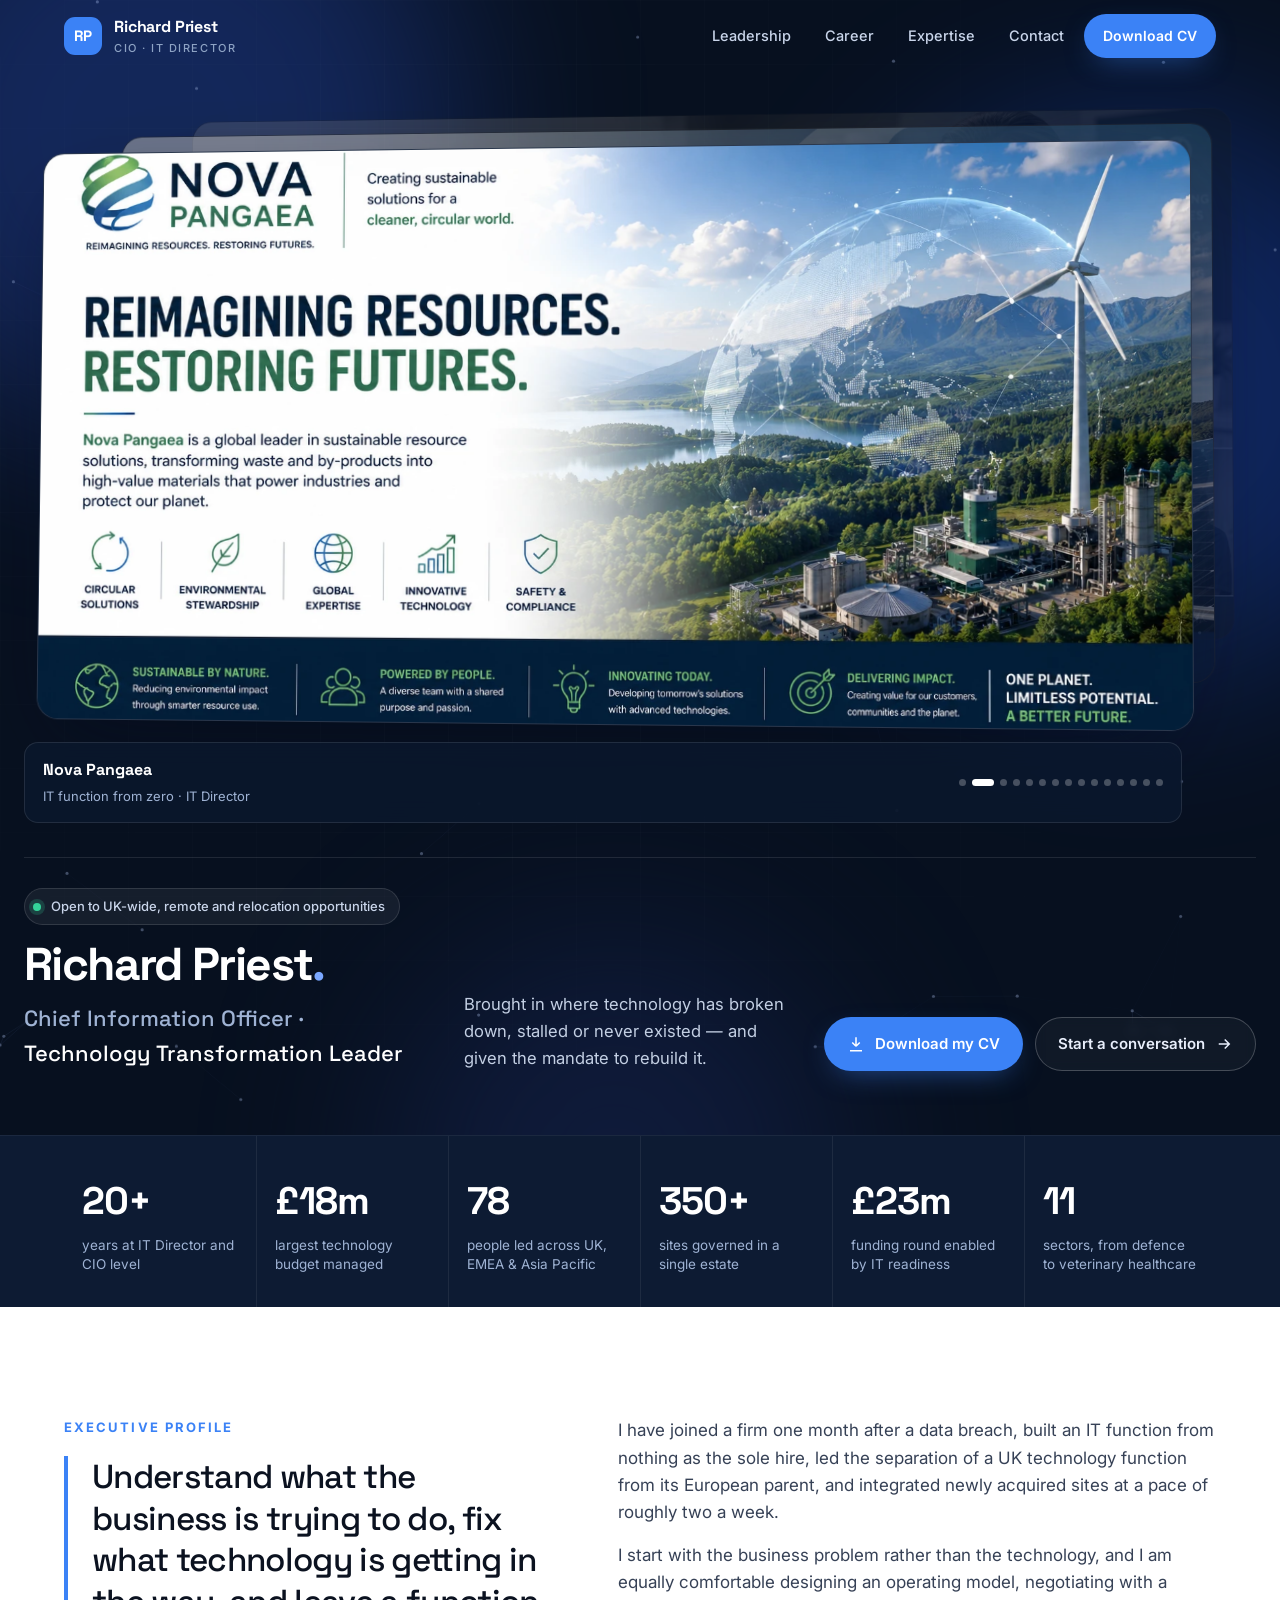
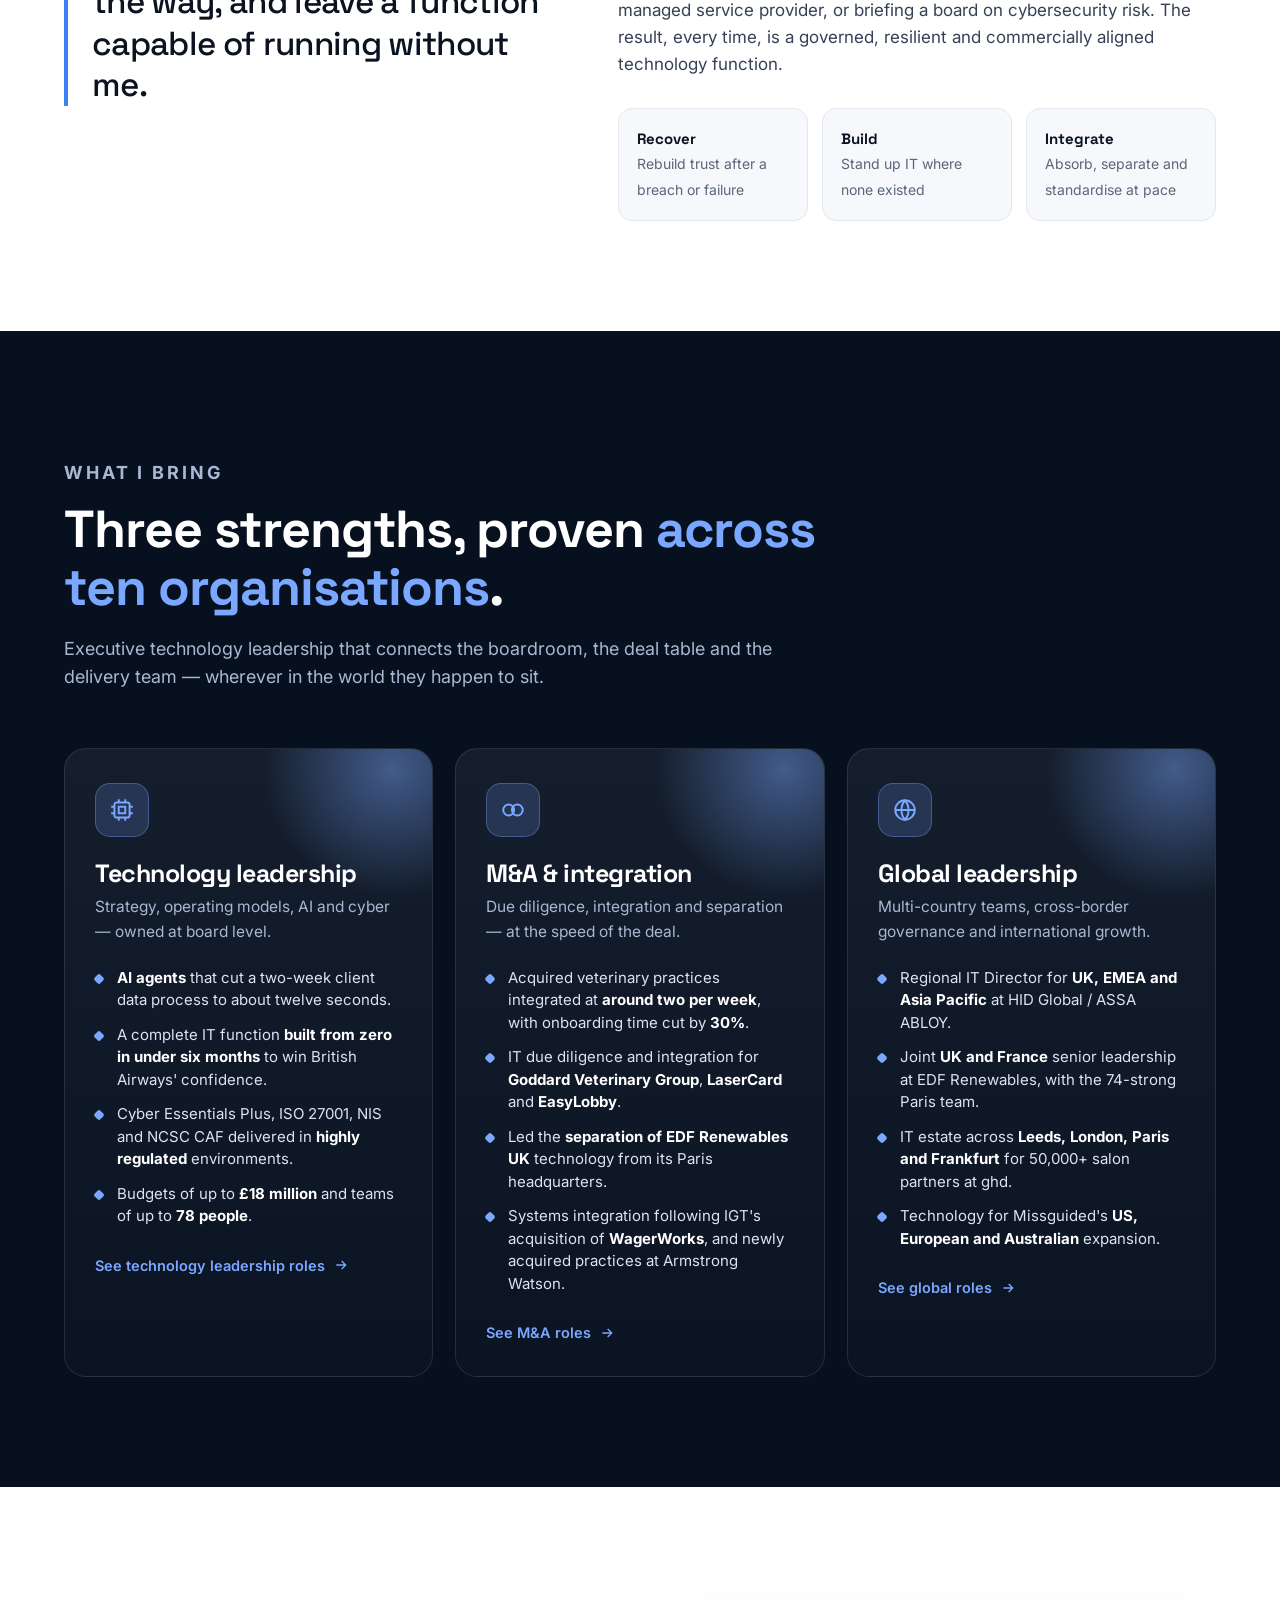
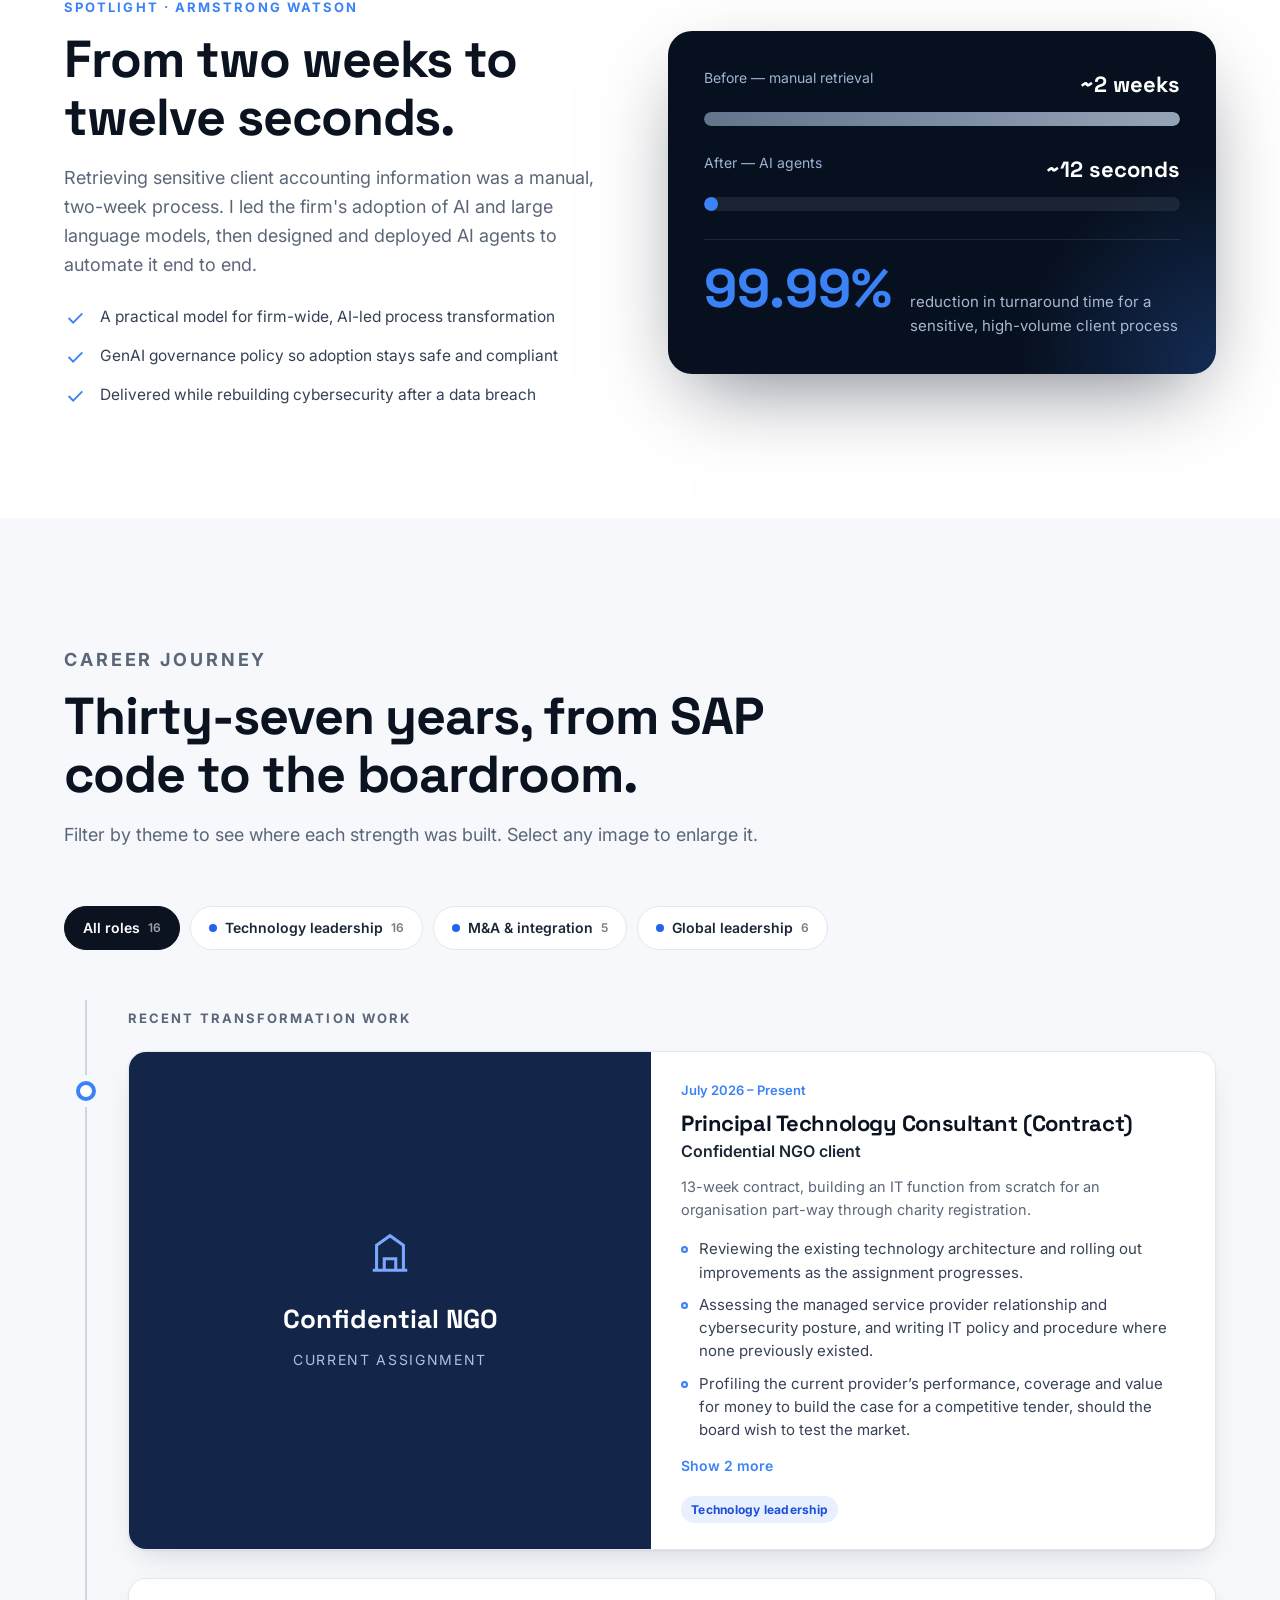
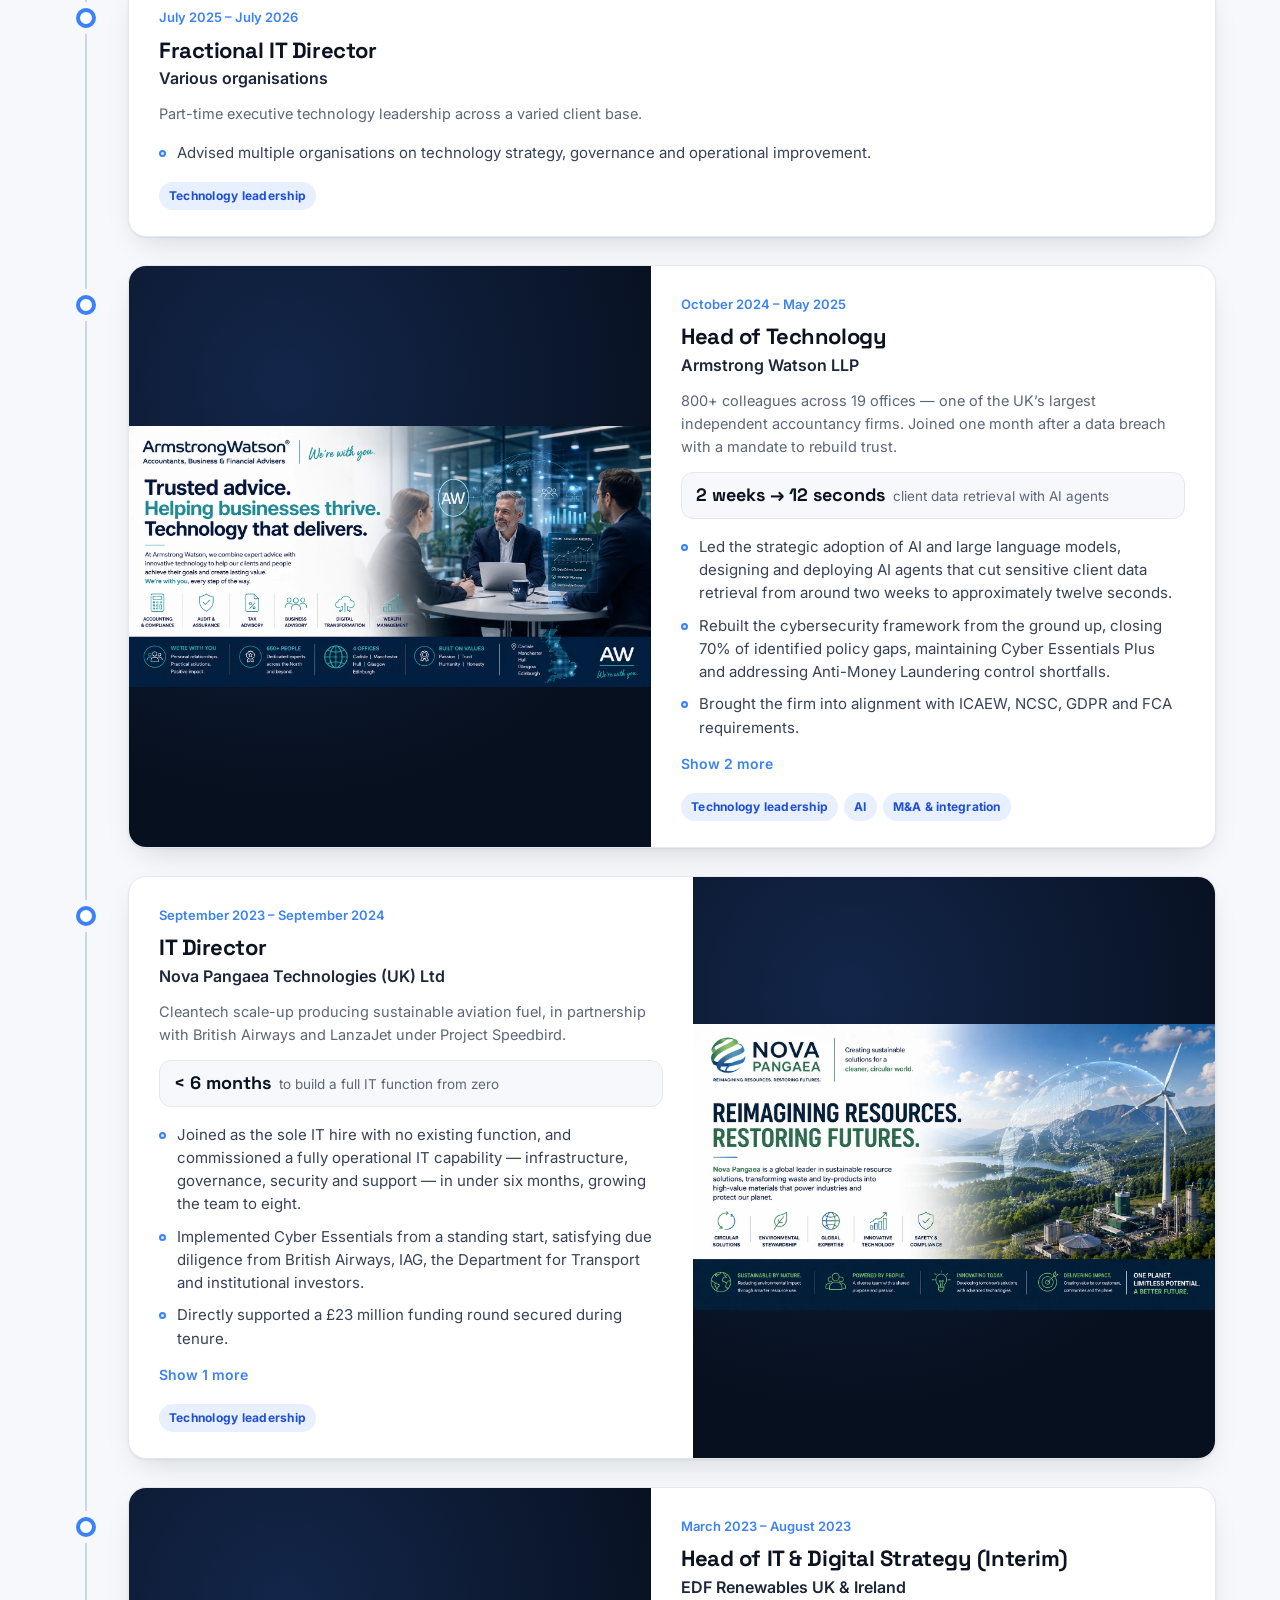
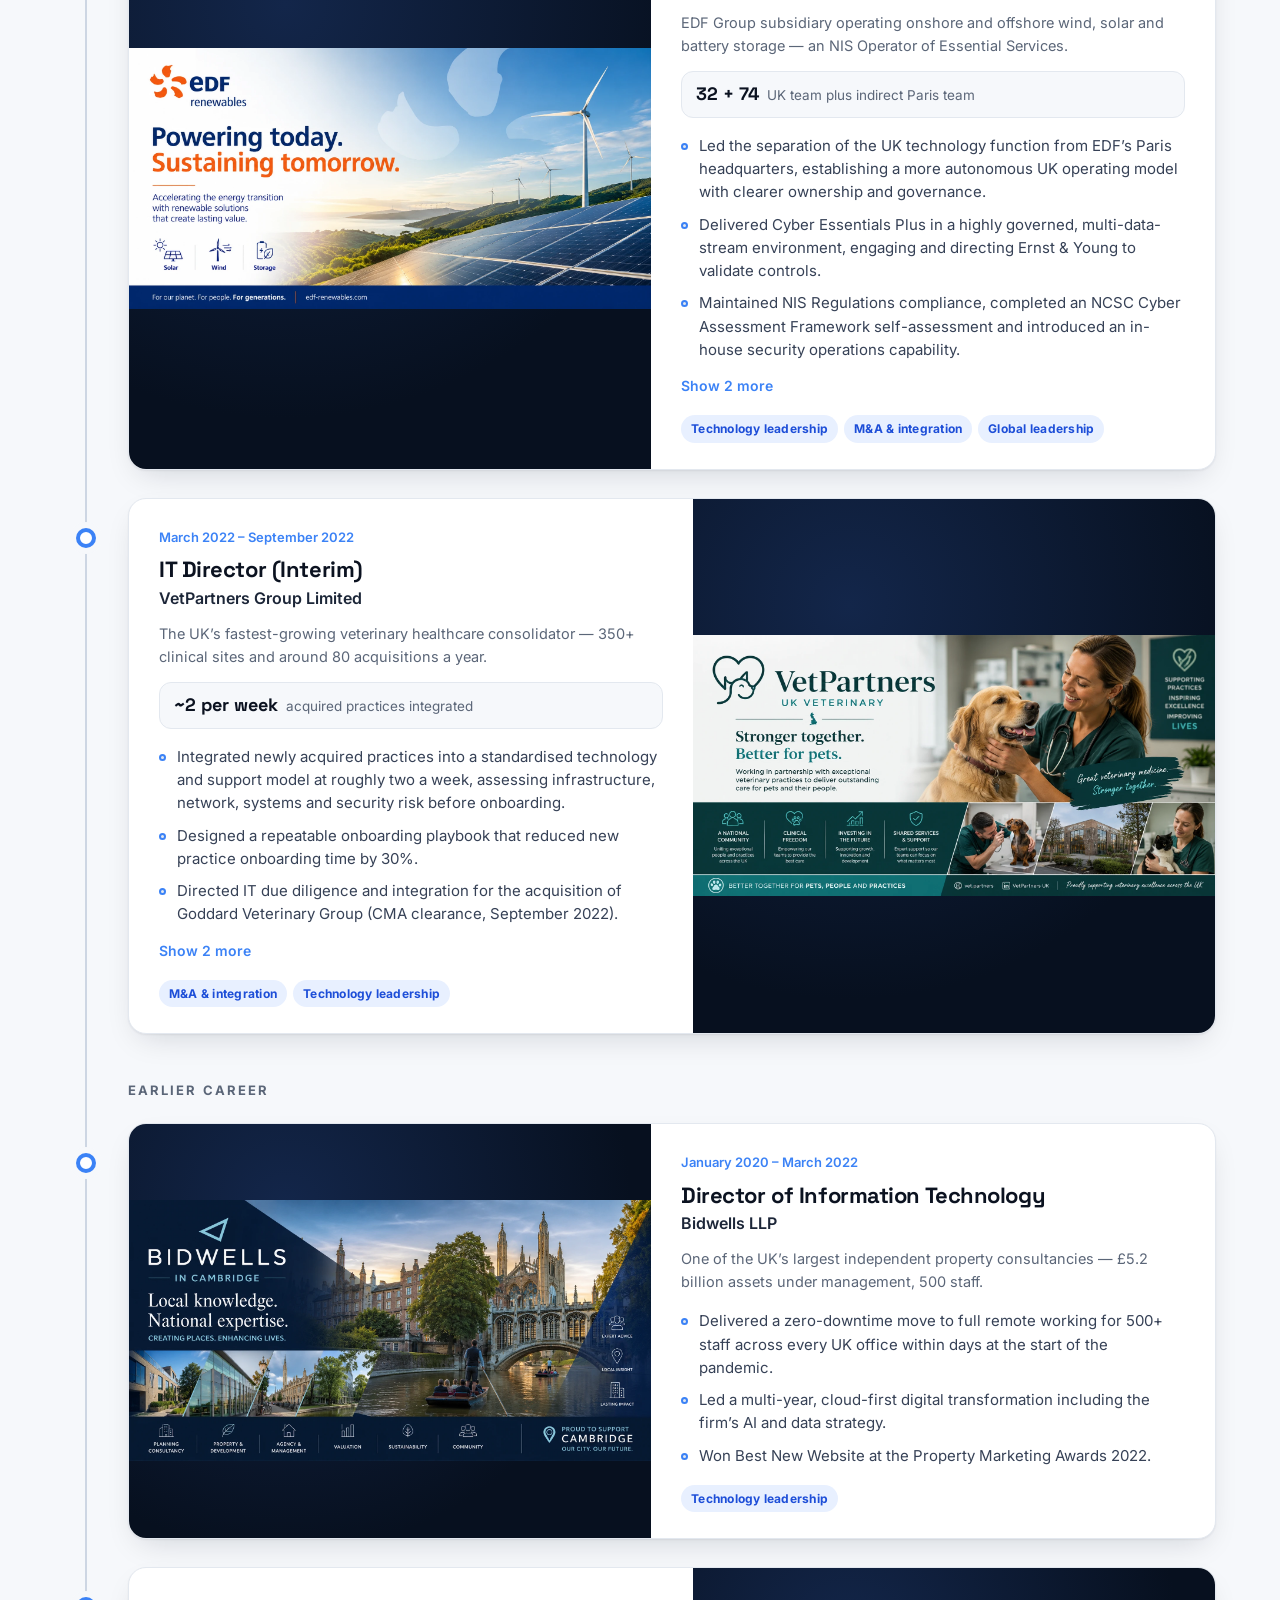
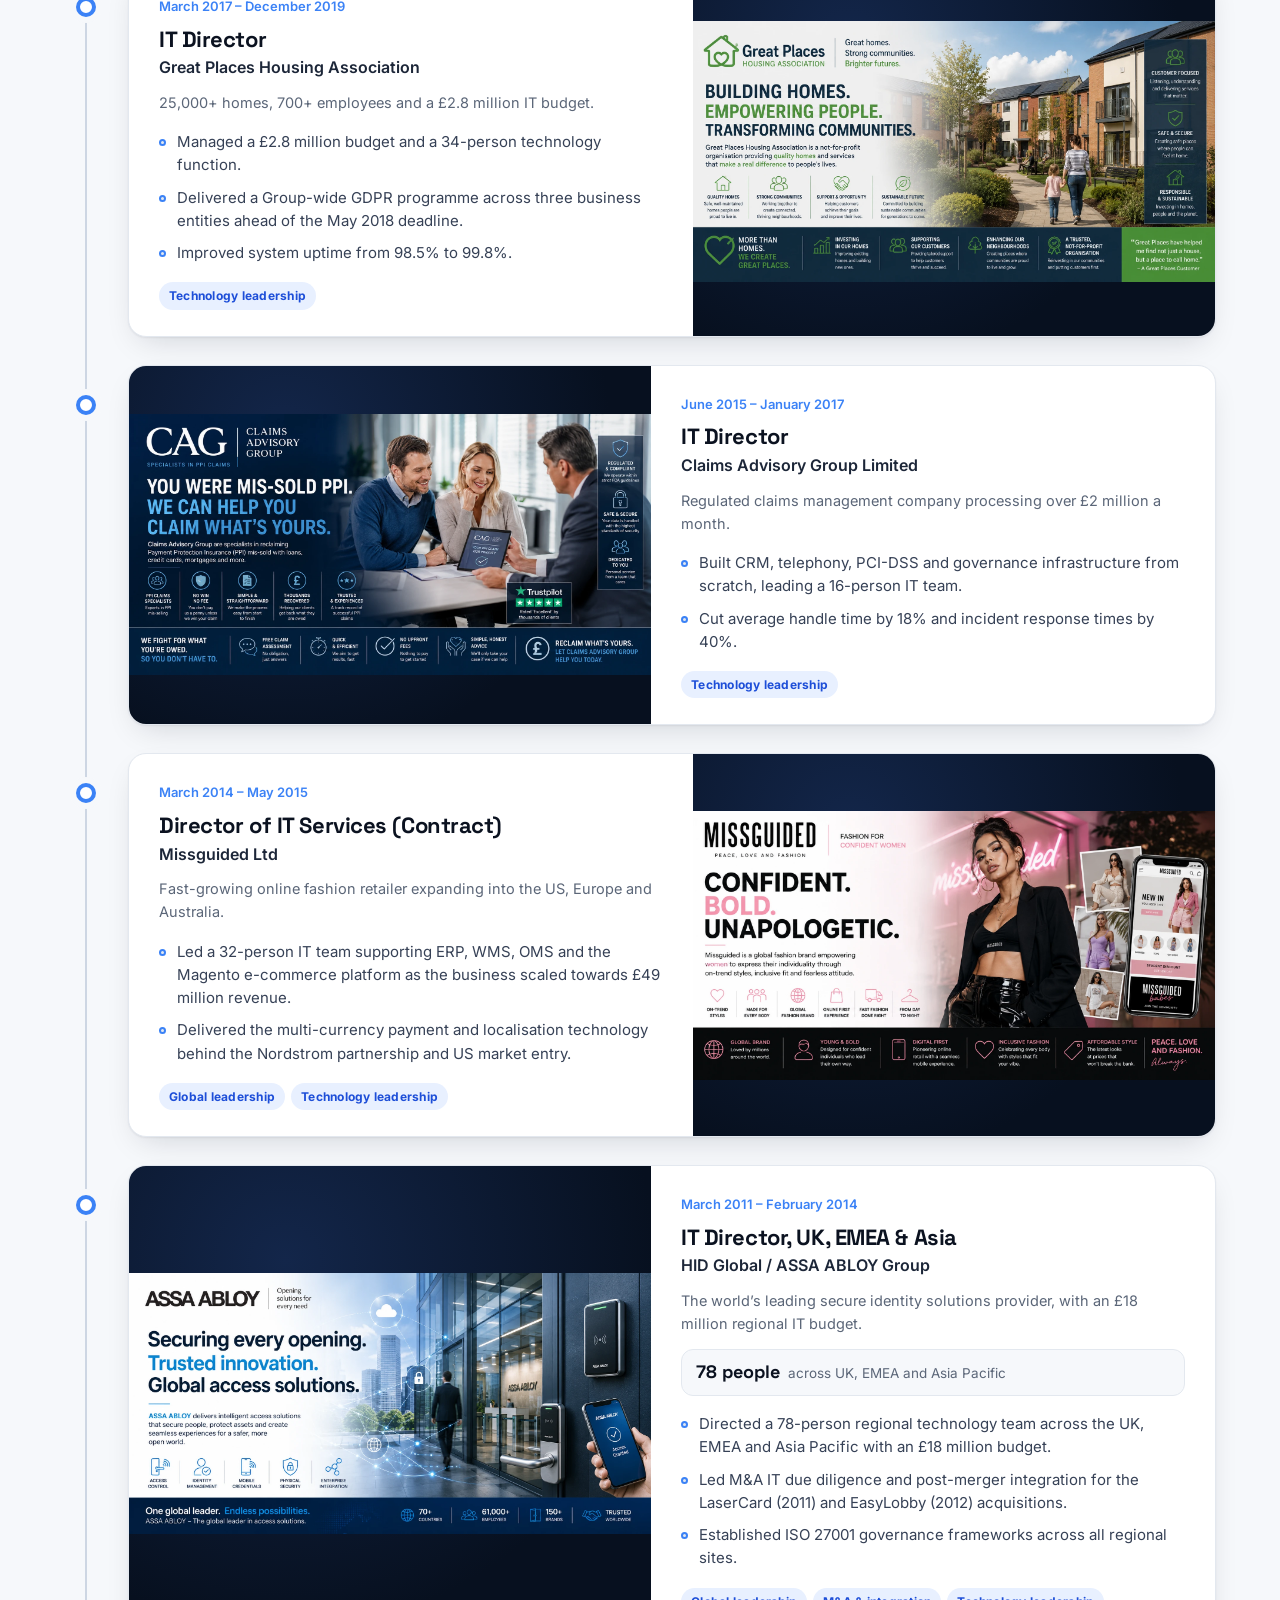
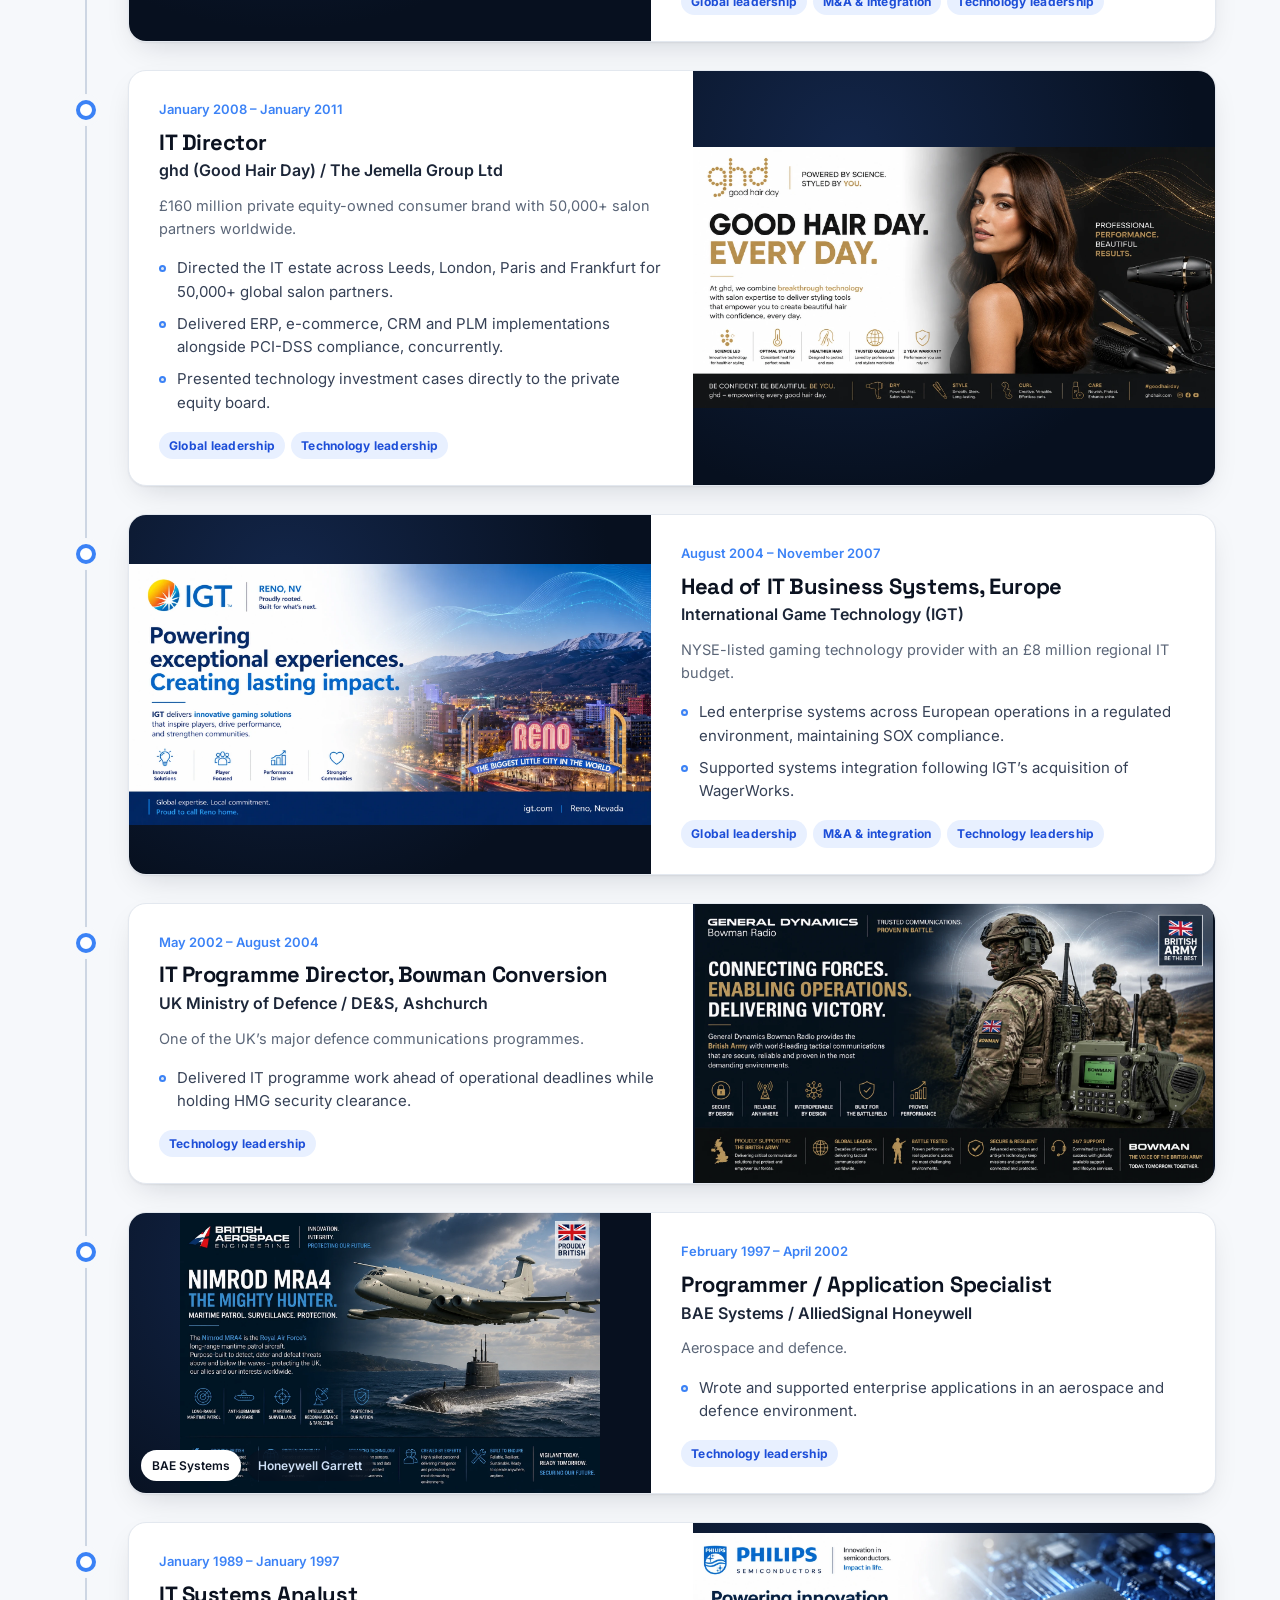
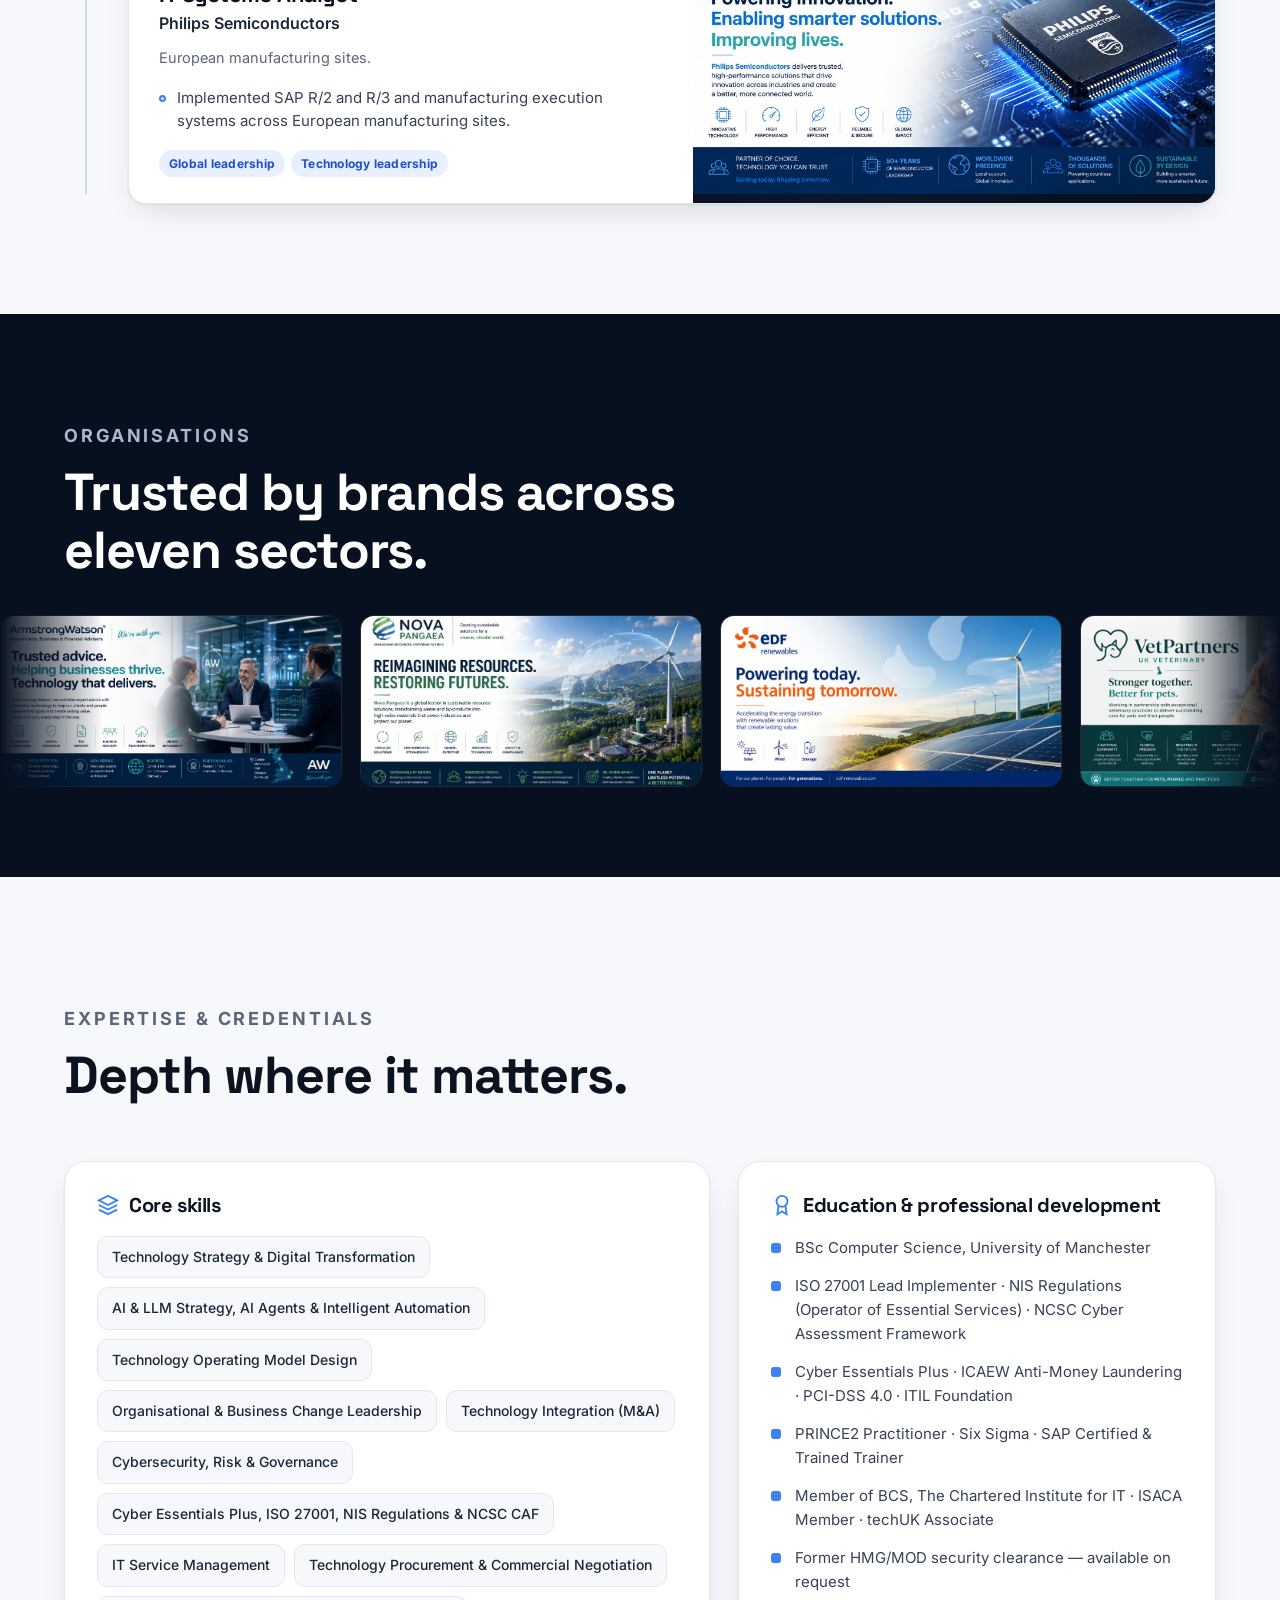
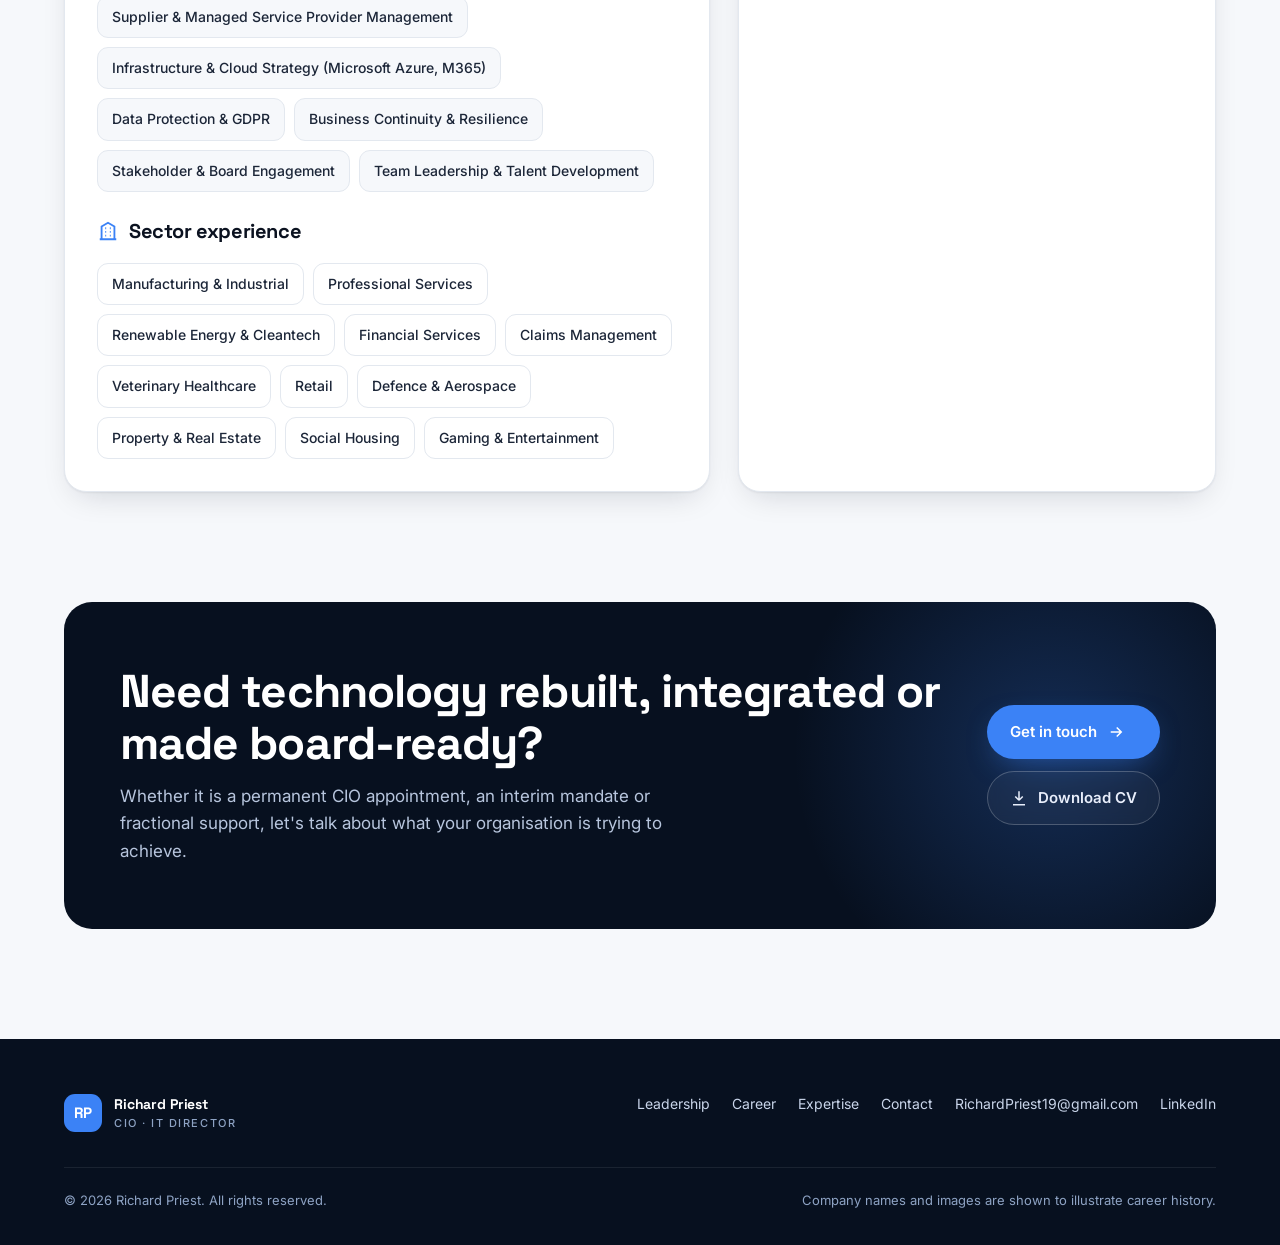
==== index.html @ 9f257a41 "Publish Richard Priest portfolio website Static build generated by build-static.js.  Co-Authored-By:" ====
<!doctype html>
<html lang="en-GB">
<head>
  <meta charset="utf-8">
  <meta name="viewport" content="width=device-width, initial-scale=1">
  <title>Richard Priest — CIO & Technology Transformation Leader</title>
  <meta name="description" content="Richard Priest: Chief Information Officer and IT Director with over twenty years leading technology transformation, M&A integration and global teams across the UK, EMEA and Asia Pacific.">
  <meta property="og:title" content="Richard Priest — CIO & Technology Transformation Leader">
  <meta property="og:description" content="Brought in where technology has broken down, stalled, or never existed — and given the mandate to rebuild it.">
  <meta property="og:image" content="img/armstrong-watson.webp">
  <meta name="theme-color" content="#07101f">
  <link rel="icon" href="data:image/svg+xml,%3Csvg xmlns='http://www.w3.org/2000/svg' viewBox='0 0 64 64'%3E%3Crect width='64' height='64' rx='16' fill='%233b82f6'/%3E%3Ctext x='32' y='42' font-family='Arial' font-weight='700' font-size='26' text-anchor='middle' fill='white'%3ERP%3C/text%3E%3C/svg%3E">
  <link rel="preconnect" href="https://fonts.googleapis.com">
  <link rel="preconnect" href="https://fonts.gstatic.com" crossorigin>
  <link href="https://fonts.googleapis.com/css2?family=Inter:wght@400;500;600;700&family=Space+Grotesk:wght@500;600;700&display=swap" rel="stylesheet">
  <link rel="stylesheet" href="css/site.css">
</head>
<body>
  <a class="sr-only" href="#main">Skip to content</a>

  <header class="site-header">
    <nav class="nav wrap" aria-label="Main">
      <a class="logo" href="/">
        <span class="logo-mark">RP</span>
        <span>Richard Priest<small>CIO · IT Director</small></span>
      </a>
      <button class="nav-toggle" type="button" aria-expanded="false" aria-controls="nav-links" aria-label="Open menu">
        <svg viewBox="0 0 24 24" fill="none" stroke="currentColor" stroke-width="2"><path d="M4 7h16M4 12h16M4 17h16"/></svg>
      </button>
      <ul class="nav-links" id="nav-links">
        <li><a href="#leadership">Leadership</a></li>
        <li><a href="#career">Career</a></li>
        <li><a href="#expertise">Expertise</a></li>
        <li><a href="/contact">Contact</a></li>
        <li><button class="btn btn-primary" type="button" data-open-cv>Download CV</button></li>
      </ul>
    </nav>
  </header>

  <main id="main">
    <!-- HERO -->
    <section class="hero">
      <div class="hero-bg" aria-hidden="true"><span class="blob b1"></span><span class="blob b2"></span><span class="blob b3"></span></div>
      <div class="hero-grid-lines" aria-hidden="true"></div>
      <canvas id="hero-canvas" aria-hidden="true"></canvas>

      <div class="wrap wrap-wide hero-inner">
        <div class="showcase reveal" aria-label="Organisations I have led technology for">
          <div class="showcase-stack"></div>
          <div class="showcase-caption">
            <div><strong>Armstrong Watson</strong><span>AI agents · Head of Technology</span></div>
            <div class="showcase-dots"></div>
          </div>
        </div>

        <div class="hero-intro">
          <div class="hero-id reveal d1">
            <span class="eyebrow"><span class="dot"></span> Open to UK-wide, remote and relocation opportunities</span>
            <h1>Richard Priest<span class="grad-text">.</span></h1>
            <p class="role-line">Chief Information Officer · <span class="role-accent">Technology Transformation Leader</span></p>
          </div>
          <p class="lede reveal d2">Brought in where technology has broken down, stalled or never existed — and given the mandate to rebuild it.</p>
          <div class="hero-actions reveal d3">
            <button class="btn btn-primary" type="button" data-open-cv>
              <svg viewBox="0 0 24 24" fill="none" stroke="currentColor" stroke-width="2"><path d="M12 3v12m0 0-5-5m5 5 5-5M4 21h16"/></svg>
              Download my CV
            </button>
            <a class="btn btn-ghost" href="/contact">
              Start a conversation
              <svg viewBox="0 0 24 24" fill="none" stroke="currentColor" stroke-width="2"><path d="M5 12h14m-6-6 6 6-6 6"/></svg>
            </a>
          </div>
        </div>
      </div>
    </section>

    <!-- STATS -->
    <section class="stats" id="impact" aria-label="Career at a glance">
      <div class="wrap stats-grid">
        <div class="stat"><b data-count="20" data-suffix="+">20+</b><span>years at IT Director and CIO level</span></div>
        <div class="stat"><b data-count="18" data-prefix="£" data-suffix="m">£18m</b><span>largest technology budget managed</span></div>
        <div class="stat"><b data-count="78">78</b><span>people led across UK, EMEA &amp; Asia Pacific</span></div>
        <div class="stat"><b data-count="350" data-suffix="+">350+</b><span>sites governed in a single estate</span></div>
        <div class="stat"><b data-count="23" data-prefix="£" data-suffix="m">£23m</b><span>funding round enabled by IT readiness</span></div>
        <div class="stat"><b data-count="11">11</b><span>sectors, from defence to veterinary healthcare</span></div>
      </div>
    </section>

    <!-- PROFILE -->
    <section class="section alt" id="profile">
      <div class="wrap profile">
        <div class="reveal">
          <p class="kicker">Executive profile</p>
          <blockquote style="margin-top:18px">Understand what the business is trying to do, fix what technology is getting in the way, and leave a function capable of running without me.</blockquote>
        </div>
        <div class="body reveal d1">
          <p>I have joined a firm one month after a data breach, built an IT function from nothing as the sole hire, led the separation of a UK technology function from its European parent, and integrated newly acquired sites at a pace of roughly two a week.</p>
          <p>I start with the business problem rather than the technology, and I am equally comfortable designing an operating model, negotiating with a managed service provider, or briefing a board on cybersecurity risk. The result, every time, is a governed, resilient and commercially aligned technology function.</p>
          <div class="patterns">
            <div class="pattern"><b>Recover</b><span>Rebuild trust after a breach or failure</span></div>
            <div class="pattern"><b>Build</b><span>Stand up IT where none existed</span></div>
            <div class="pattern"><b>Integrate</b><span>Absorb, separate and standardise at pace</span></div>
          </div>
        </div>
      </div>
    </section>

    <!-- PILLARS -->
    <section class="section dark" id="leadership">
      <div class="wrap">
        <div class="section-head reveal">
          <p class="kicker">What I bring</p>
          <h2>Three strengths, proven <span class="grad-text">across ten organisations</span>.</h2>
          <p>Executive technology leadership that connects the boardroom, the deal table and the delivery team — wherever in the world they happen to sit.</p>
        </div>
        <div class="pillars">
          <article class="pillar tech reveal">
            <div class="pillar-icon"><svg viewBox="0 0 24 24" fill="none" stroke="currentColor" stroke-width="1.8"><rect x="5" y="5" width="14" height="14" rx="2"/><rect x="9" y="9" width="6" height="6"/><path d="M9 2v3M15 2v3M9 19v3M15 19v3M2 9h3M2 15h3M19 9h3M19 15h3"/></svg></div>
            <h3>Technology leadership</h3>
            <p class="sub">Strategy, operating models, AI and cyber — owned at board level.</p>
            <ul>
              <li><b>AI agents</b> that cut a two-week client data process to about twelve seconds.</li>
              <li>A complete IT function <b>built from zero in under six months</b> to win British Airways' confidence.</li>
              <li>Cyber Essentials Plus, ISO 27001, NIS and NCSC CAF delivered in <b>highly regulated</b> environments.</li>
              <li>Budgets of up to <b>£18 million</b> and teams of up to <b>78 people</b>.</li>
            </ul>
            <a class="more" href="#career" data-jump-filter="tech">See technology leadership roles <svg viewBox="0 0 24 24" fill="none" stroke="currentColor" stroke-width="2"><path d="M5 12h14m-6-6 6 6-6 6"/></svg></a>
          </article>
          <article class="pillar ma reveal d1">
            <div class="pillar-icon"><svg viewBox="0 0 24 24" fill="none" stroke="currentColor" stroke-width="1.8"><circle cx="8" cy="12" r="5"/><circle cx="16" cy="12" r="5"/></svg></div>
            <h3>M&amp;A &amp; integration</h3>
            <p class="sub">Due diligence, integration and separation — at the speed of the deal.</p>
            <ul>
              <li>Acquired veterinary practices integrated at <b>around two per week</b>, with onboarding time cut by <b>30%</b>.</li>
              <li>IT due diligence and integration for <b>Goddard Veterinary Group</b>, <b>LaserCard</b> and <b>EasyLobby</b>.</li>
              <li>Led the <b>separation of EDF Renewables UK</b> technology from its Paris headquarters.</li>
              <li>Systems integration following IGT's acquisition of <b>WagerWorks</b>, and newly acquired practices at Armstrong Watson.</li>
            </ul>
            <a class="more" href="#career" data-jump-filter="ma">See M&amp;A roles <svg viewBox="0 0 24 24" fill="none" stroke="currentColor" stroke-width="2"><path d="M5 12h14m-6-6 6 6-6 6"/></svg></a>
          </article>
          <article class="pillar global reveal d2">
            <div class="pillar-icon"><svg viewBox="0 0 24 24" fill="none" stroke="currentColor" stroke-width="1.8"><circle cx="12" cy="12" r="9"/><path d="M3 12h18M12 3a14 14 0 0 1 0 18M12 3a14 14 0 0 0 0 18"/></svg></div>
            <h3>Global leadership</h3>
            <p class="sub">Multi-country teams, cross-border governance and international growth.</p>
            <ul>
              <li>Regional IT Director for <b>UK, EMEA and Asia Pacific</b> at HID Global / ASSA ABLOY.</li>
              <li>Joint <b>UK and France</b> senior leadership at EDF Renewables, with the 74-strong Paris team.</li>
              <li>IT estate across <b>Leeds, London, Paris and Frankfurt</b> for 50,000+ salon partners at ghd.</li>
              <li>Technology for Missguided's <b>US, European and Australian</b> expansion.</li>
            </ul>
            <a class="more" href="#career" data-jump-filter="global">See global roles <svg viewBox="0 0 24 24" fill="none" stroke="currentColor" stroke-width="2"><path d="M5 12h14m-6-6 6 6-6 6"/></svg></a>
          </article>
        </div>
      </div>
    </section>

    <!-- AI SPOTLIGHT -->
    <section class="section alt" id="ai">
      <div class="wrap spotlight">
        <div class="reveal">
          <p class="kicker">Spotlight · Armstrong Watson</p>
          <div class="section-head" style="margin-bottom:0">
            <h2>From two weeks to twelve seconds.</h2>
            <p>Retrieving sensitive client accounting information was a manual, two-week process. I led the firm's adoption of AI and large language models, then designed and deployed AI agents to automate it end to end.</p>
          </div>
          <div class="spotlight-points">
            <div><svg viewBox="0 0 24 24" fill="none" stroke="currentColor" stroke-width="2"><path d="m5 12 5 5L20 7"/></svg>A practical model for firm-wide, AI-led process transformation</div>
            <div><svg viewBox="0 0 24 24" fill="none" stroke="currentColor" stroke-width="2"><path d="m5 12 5 5L20 7"/></svg>GenAI governance policy so adoption stays safe and compliant</div>
            <div><svg viewBox="0 0 24 24" fill="none" stroke="currentColor" stroke-width="2"><path d="m5 12 5 5L20 7"/></svg>Delivered while rebuilding cybersecurity after a data breach</div>
          </div>
        </div>
        <div class="speed-card reveal d1" aria-label="Process time before and after AI agents">
          <div class="speed-row">
            <div class="label">Before — manual retrieval <b>~2 weeks</b></div>
            <div class="bar before"><i></i></div>
          </div>
          <div class="speed-row">
            <div class="label">After — AI agents <b>~12 seconds</b></div>
            <div class="bar after"><i></i></div>
          </div>
          <div class="speed-foot"><b class="grad-text">99.99%</b><span>reduction in turnaround time for a sensitive, high-volume client process</span></div>
        </div>
      </div>
    </section>

    <!-- CAREER -->
    <section class="section" id="career">
      <div class="wrap">
        <div class="section-head reveal">
          <p class="kicker">Career journey</p>
          <h2>Thirty-seven years, from SAP code to the boardroom.</h2>
          <p>Filter by theme to see where each strength was built. Select any image to enlarge it.</p>
        </div>
        <div class="filters reveal" role="group" aria-label="Filter roles by theme">
          <button class="filter" type="button" data-filter="all" aria-pressed="true">All roles <span class="count"></span></button>
          <button class="filter" type="button" data-filter="tech" aria-pressed="false"><i></i>Technology leadership <span class="count"></span></button>
          <button class="filter" type="button" data-filter="ma" aria-pressed="false"><i></i>M&amp;A &amp; integration <span class="count"></span></button>
          <button class="filter" type="button" data-filter="global" aria-pressed="false"><i></i>Global leadership <span class="count"></span></button>
        </div>
        <div class="timeline" id="timeline"></div>
      </div>
    </section>

    <!-- GALLERY -->
    <section class="section dark" id="organisations" style="padding:90px 0">
      <div class="wrap">
        <div class="section-head reveal" style="margin-bottom:36px">
          <p class="kicker">Organisations</p>
          <h2>Trusted by brands across eleven sectors.</h2>
        </div>
      </div>
      <div class="marquee reveal"><div class="marquee-track"></div></div>
    </section>

    <!-- EXPERTISE -->
    <section class="section" id="expertise">
      <div class="wrap">
        <div class="section-head reveal">
          <p class="kicker">Expertise &amp; credentials</p>
          <h2>Depth where it matters.</h2>
        </div>
        <div class="skills-grid">
          <div class="panel reveal">
            <h3><svg viewBox="0 0 24 24" fill="none" stroke="currentColor" stroke-width="2"><path d="M12 2 2 7l10 5 10-5-10-5zM2 17l10 5 10-5M2 12l10 5 10-5"/></svg>Core skills</h3>
            <div class="skill-cloud" id="skills"></div>
            <div class="sectors">
              <h3><svg viewBox="0 0 24 24" fill="none" stroke="currentColor" stroke-width="2"><path d="M3 21h18M5 21V7l7-4 7 4v14M9 9h1M14 9h1M9 13h1M14 13h1M9 17h1M14 17h1"/></svg>Sector experience</h3>
              <div class="skill-cloud" id="sectors"></div>
            </div>
          </div>
          <div class="panel reveal d1">
            <h3><svg viewBox="0 0 24 24" fill="none" stroke="currentColor" stroke-width="2"><circle cx="12" cy="8" r="6"/><path d="M8.2 13 7 22l5-3 5 3-1.2-9"/></svg>Education &amp; professional development</h3>
            <ul class="cred-list" id="credentials"></ul>
          </div>
        </div>
      </div>
    </section>

    <!-- CTA -->
    <section class="section" style="padding-top:0">
      <div class="wrap">
        <div class="cta reveal">
          <div>
            <h2>Need technology rebuilt, integrated or made board-ready?</h2>
            <p>Whether it is a permanent CIO appointment, an interim mandate or fractional support, let's talk about what your organisation is trying to achieve.</p>
          </div>
          <div class="cta-actions">
            <a class="btn btn-primary" href="/contact">Get in touch <svg viewBox="0 0 24 24" fill="none" stroke="currentColor" stroke-width="2"><path d="M5 12h14m-6-6 6 6-6 6"/></svg></a>
            <button class="btn btn-ghost" type="button" data-open-cv><svg viewBox="0 0 24 24" fill="none" stroke="currentColor" stroke-width="2"><path d="M12 3v12m0 0-5-5m5 5 5-5M4 21h16"/></svg>Download CV</button>
          </div>
        </div>
      </div>
    </section>
  </main>

  <footer class="site-footer">
    <div class="wrap">
      <div class="footer-grid">
        <a class="logo" href="/"><span class="logo-mark">RP</span><span>Richard Priest<small>CIO · IT Director</small></span></a>
        <div class="footer-links">
          <a href="#leadership">Leadership</a><a href="#career">Career</a><a href="#expertise">Expertise</a>
          <a href="/contact">Contact</a><a href="mailto:RichardPriest19@gmail.com">RichardPriest19@gmail.com</a>
          <a href="https://www.linkedin.com/in/richardpriest" target="_blank" rel="noopener">LinkedIn</a>
        </div>
      </div>
      <div class="footer-note"><span>© <span data-year></span> Richard Priest. All rights reserved.</span><span>Company names and images are shown to illustrate career history.</span></div>
    </div>
  </footer>

  <!-- CV DOWNLOAD MODAL -->
  <div class="modal" id="cv-modal" hidden role="dialog" aria-modal="true" aria-labelledby="cv-title">
    <div class="modal-backdrop" data-close-modal></div>
    <div class="modal-dialog">
      <button class="modal-close" type="button" data-close-modal aria-label="Close"><svg viewBox="0 0 24 24" fill="none" stroke="currentColor" stroke-width="2"><path d="M6 6l12 12M18 6 6 18"/></svg></button>
      <div class="cv-form-view">
        <h2 id="cv-title">Download my CV</h2>
        <p class="intro">Please tell me who you are — it helps me follow up with the right information. Your download starts straight away.</p>
        <form class="form" id="cv-form" novalidate>
          <div class="form-error" role="alert" hidden></div>
          <div class="form-row">
            <div class="field"><label for="cv-name">Full name</label><input id="cv-name" name="name" autocomplete="name" required></div>
            <div class="field"><label for="cv-email">Work email</label><input id="cv-email" name="email" type="email" autocomplete="email" required></div>
          </div>
          <div class="form-row">
            <div class="field"><label for="cv-org">Organisation</label><input id="cv-org" name="organisation" autocomplete="organization" required></div>
            <div class="field"><label for="cv-title-in">Job title <span class="opt">(optional)</span></label><input id="cv-title-in" name="jobTitle" autocomplete="organization-title"></div>
          </div>
          <div class="field">
            <label for="cv-reason">Reason for downloading <span class="opt">(optional)</span></label>
            <select id="cv-reason" name="reason">
              <option value="">Please choose…</option>
              <option>Recruiting for a permanent role</option>
              <option>Executive search / recruitment agency</option>
              <option>Interim or contract requirement</option>
              <option>Fractional IT Director support</option>
              <option>Networking or general interest</option>
            </select>
          </div>
          <div class="hp" aria-hidden="true"><label>Website<input name="website" tabindex="-1" autocomplete="off"></label></div>
          <label class="check"><input type="checkbox" name="consent">I am happy for Richard to keep a record of these details and contact me about my enquiry.</label>
          <button class="btn btn-dark" type="submit" data-label="Download CV">Download CV</button>
          <p class="privacy-note">Your details are used only to record who has requested the CV. They are never shared or sold.</p>
        </form>
      </div>
      <div class="cv-done-view success" hidden>
        <div class="success-icon"><svg viewBox="0 0 24 24" fill="none" stroke="currentColor" stroke-width="2.5"><path d="m5 12 5 5L20 7"/></svg></div>
        <h2>Thank you, <span class="cv-first-name"></span>.</h2>
        <p>Your download of <strong>Richard_Priest_CV.docx</strong> has started. If it did not, you can <button type="button" data-cv-again style="background:none;border:0;padding:0;color:var(--brand);font-weight:600;text-decoration:underline">request it again</button>.</p>
        <a class="btn btn-outline" href="/contact">Get in touch</a>
      </div>
    </div>
  </div>

  <!-- LIGHTBOX -->
  <div class="lightbox" id="lightbox" hidden role="dialog" aria-modal="true" aria-label="Image viewer">
    <button class="lb-close" type="button" aria-label="Close"><svg viewBox="0 0 24 24" fill="none" stroke="currentColor" stroke-width="2"><path d="M6 6l12 12M18 6 6 18"/></svg></button>
    <button class="lb-btn lb-prev" type="button" aria-label="Previous image"><svg viewBox="0 0 24 24" fill="none" stroke="currentColor" stroke-width="2"><path d="m15 6-6 6 6 6"/></svg></button>
    <figure><img alt=""><figcaption></figcaption></figure>
    <button class="lb-btn lb-next" type="button" aria-label="Next image"><svg viewBox="0 0 24 24" fill="none" stroke="currentColor" stroke-width="2"><path d="m9 6 6 6-6 6"/></svg></button>
  </div>

  <script src="js/data.js"></script>
  <script src="js/site-config.js"></script>
  <script src="js/common.js"></script>
  <script src="js/home.js"></script>
</body>
</html>
---- css/site.css ----
:root {
  --ink: #0b1220;
  --ink-2: #1c2638;
  --muted: #5b6678;
  --line: #e3e8ef;
  --paper: #f6f8fb;
  --white: #ffffff;
  --navy: #07101f;
  --navy-2: #0d1b33;
  --navy-3: #13264a;
  --tech: #7aa7ff;
  --tech-deep: #2563eb;
  --ma: #7aa7ff;
  --ma-deep: #2563eb;
  --global: #7aa7ff;
  --global-deep: #2563eb;
  --brand: #3b82f6;
  --accent: #3b82f6;
  --accent-hover: #2563eb;
  --accent-light: #7aa7ff;
  --radius: 18px;
  --shadow: 0 1px 2px rgba(11, 18, 32, .06), 0 12px 32px -12px rgba(11, 18, 32, .18);
  --shadow-lg: 0 30px 80px -24px rgba(3, 10, 30, .55);
  --font-head: "Space Grotesk", system-ui, sans-serif;
  --font-body: "Inter", system-ui, sans-serif;
  --max: 1200px;
}

*, *::before, *::after { box-sizing: border-box; }
html { scroll-behavior: smooth; -webkit-text-size-adjust: 100%; }
body {
  margin: 0;
  font-family: var(--font-body);
  font-size: 16px;
  line-height: 1.6;
  color: var(--ink);
  background: var(--paper);
  -webkit-font-smoothing: antialiased;
  overflow-x: hidden;
}
img { max-width: 100%; display: block; }
a { color: inherit; }
h1, h2, h3, h4 { font-family: var(--font-head); line-height: 1.12; margin: 0; letter-spacing: -.02em; }
p { margin: 0; }
button { font: inherit; cursor: pointer; }
:focus-visible { outline: 3px solid var(--accent); outline-offset: 3px; border-radius: 6px; }
.sr-only { position: absolute; width: 1px; height: 1px; overflow: hidden; clip: rect(0 0 0 0); white-space: nowrap; }

.wrap { width: 100%; max-width: var(--max); margin: 0 auto; padding: 0 24px; }
@media (max-width: 600px) { .wrap { padding: 0 16px; } }

.grad-text { color: var(--accent-light); }
.section:not(.dark) .grad-text { color: var(--accent); }
.speed-card .grad-text { color: var(--accent-light); }

/* ---------- buttons ---------- */
.btn {
  display: inline-flex; align-items: center; gap: 10px;
  padding: 14px 22px; border-radius: 999px; border: 1px solid transparent;
  font-weight: 600; font-size: 15px; text-decoration: none; white-space: nowrap;
  transition: transform .2s ease, box-shadow .2s ease, background .2s ease, border-color .2s ease;
}
.btn svg { width: 18px; height: 18px; flex: none; }
.btn:hover { transform: translateY(-2px); }
.btn-primary { background: var(--accent); color: #fff; box-shadow: 0 10px 30px -12px rgba(59, 130, 246, .6); }
.btn-primary:hover { background: var(--accent-hover); }
.btn-ghost { color: #e8eefb; border-color: rgba(255, 255, 255, .22); background: rgba(255, 255, 255, .04); backdrop-filter: blur(6px); }
.btn-ghost:hover { border-color: rgba(255, 255, 255, .5); }
.btn-dark { background: var(--ink); color: #fff; }
.btn-outline { border-color: var(--line); background: #fff; color: var(--ink); }
.btn-outline:hover { border-color: var(--ink); }

/* ---------- header ---------- */
.site-header {
  position: fixed; inset: 0 0 auto 0; z-index: 50;
  transition: background .3s ease, box-shadow .3s ease, backdrop-filter .3s ease;
}
.site-header.scrolled, .site-header.solid {
  background: rgba(7, 16, 31, .82); backdrop-filter: blur(14px); box-shadow: 0 1px 0 rgba(255, 255, 255, .06);
}
.nav { display: flex; align-items: center; justify-content: space-between; height: 72px; color: #fff; }
.logo { display: flex; align-items: center; gap: 12px; text-decoration: none; font-family: var(--font-head); font-weight: 700; letter-spacing: -.01em; }
.logo-mark {
  width: 38px; height: 38px; border-radius: 11px; display: grid; place-items: center;
  background: var(--accent); color: #fff; font-size: 15px; font-weight: 700;
}
.logo small { display: block; font-family: var(--font-body); font-weight: 500; font-size: 11px; letter-spacing: .14em; text-transform: uppercase; color: #8ea3c4; }
.nav-links { display: flex; align-items: center; gap: 6px; list-style: none; margin: 0; padding: 0; }
.nav-links a { text-decoration: none; font-size: 14.5px; font-weight: 500; color: #c9d5ea; padding: 8px 14px; border-radius: 999px; transition: color .2s, background .2s; }
.nav-links a:hover, .nav-links a[aria-current="page"] { color: #fff; background: rgba(255, 255, 255, .07); }
.nav-links .btn { padding: 10px 18px; font-size: 14px; color: #fff; }
.nav-toggle { display: none; background: none; border: 0; color: #fff; padding: 8px; }
.nav-toggle svg { width: 26px; height: 26px; }
@media (max-width: 900px) {
  .nav-toggle { display: block; }
  .nav-links {
    position: fixed; inset: 72px 0 auto 0; flex-direction: column; align-items: stretch; gap: 2px;
    padding: 12px 16px 20px; background: rgba(7, 16, 31, .97); backdrop-filter: blur(14px);
    transform: translateY(-8px); opacity: 0; pointer-events: none; transition: .25s ease;
  }
  .nav-links.open { transform: none; opacity: 1; pointer-events: auto; }
  .nav-links a { padding: 12px 14px; }
  .nav-links .btn { justify-content: center; margin-top: 8px; }
}

/* ---------- hero ---------- */
.hero {
  position: relative; isolation: isolate; overflow: hidden;
  padding: 96px 0 64px; color: #fff; background: var(--navy);
}
.hero-bg { position: absolute; inset: 0; z-index: -2; }
.hero-bg .blob { position: absolute; border-radius: 50%; filter: blur(90px); opacity: .55; }
.hero-bg .b1 { width: 620px; height: 620px; left: -160px; top: -180px; background: #1e3a8a; }
.hero-bg .b2 { width: 560px; height: 560px; right: -140px; top: 10%; background: #1d4ed8; opacity: .35; }
.hero-bg .b3 { width: 460px; height: 460px; left: 30%; bottom: -260px; background: #172554; opacity: .5; }
.hero-grid-lines {
  position: absolute; inset: 0; z-index: -1; opacity: .5;
  background-image: linear-gradient(rgba(255, 255, 255, .045) 1px, transparent 1px), linear-gradient(90deg, rgba(255, 255, 255, .045) 1px, transparent 1px);
  background-size: 64px 64px;
  mask-image: radial-gradient(ellipse at 40% 40%, #000 20%, transparent 75%);
  -webkit-mask-image: radial-gradient(ellipse at 40% 40%, #000 20%, transparent 75%);
}
#hero-canvas { position: absolute; inset: 0; z-index: -1; width: 100%; height: 100%; opacity: .7; }

.wrap-wide { max-width: 1480px; }
.hero-inner { display: grid; gap: 34px; }
.hero-intro {
  display: grid; grid-template-columns: minmax(0, 1.25fr) minmax(0, 1fr) auto; gap: 40px; align-items: end;
  padding-top: 30px; border-top: 1px solid rgba(255, 255, 255, .1);
}
.hero-intro .hero-actions { margin-top: 0; flex-wrap: nowrap; }
.eyebrow {
  display: inline-flex; align-items: center; gap: 10px;
  padding: 7px 14px 7px 8px; border-radius: 999px;
  background: rgba(255, 255, 255, .06); border: 1px solid rgba(255, 255, 255, .12);
  font-size: 13px; color: #c9d5ea; font-weight: 500;
}
.eyebrow .dot { width: 8px; height: 8px; border-radius: 50%; background: #34d399; box-shadow: 0 0 0 4px rgba(52, 211, 153, .2); animation: pulse 2s infinite; }
@keyframes pulse { 50% { box-shadow: 0 0 0 8px rgba(52, 211, 153, 0); } }
.hero h1 { margin-top: 14px; font-size: clamp(38px, 3.6vw, 54px); white-space: nowrap; font-weight: 700; letter-spacing: -.035em; }
.hero .role-line { margin-top: 10px; font-family: var(--font-head); font-size: clamp(18px, 2vw, 22px); color: #9fb3d4; font-weight: 500; }
.hero .role-accent { color: #fff; }
.hero .lede { font-size: clamp(16px, 1.3vw, 18px); color: #c3cfe3; max-width: 460px; }
.hero-actions { display: flex; flex-wrap: wrap; gap: 12px; margin-top: 34px; }
.hero-pillars { display: flex; flex-wrap: wrap; gap: 10px; margin-top: 38px; }
.chip {
  display: inline-flex; align-items: center; gap: 8px; padding: 8px 14px; border-radius: 999px;
  font-size: 13.5px; font-weight: 600; border: 1px solid rgba(255, 255, 255, .14); background: rgba(255, 255, 255, .04); color: #e7eefb;
  text-decoration: none; transition: background .2s, border-color .2s;
}
.chip:hover { background: rgba(255, 255, 255, .09); }
.chip i { width: 8px; height: 8px; border-radius: 50%; }
.chip.tech i { background: var(--tech); } .chip.ma i { background: var(--ma); } .chip.global i { background: var(--global); }

/* hero showcase */
/* Width is capped by viewport height so the whole 2:1 image fits on screen; the intro sits just below. */
.showcase { position: relative; width: min(100%, calc((100vh - 170px) * 2)); min-width: min(100%, 640px); justify-self: center; perspective: 2200px; padding-top: 4%; }
.showcase-stack { position: relative; width: 94%; aspect-ratio: 2 / 1; transform-style: preserve-3d; }
.showcase-card {
  position: absolute; inset: 0; border-radius: 22px; overflow: hidden;
  box-shadow: var(--shadow-lg); border: 1px solid rgba(255, 255, 255, .12); background: var(--navy-2);
  transition: transform .9s cubic-bezier(.2, .8, .2, 1), opacity .9s ease, filter .9s ease;
}
.showcase-card img { width: 100%; height: 100%; object-fit: cover; }
.showcase-card[data-pos="0"] { transform: translate3d(0, 0, 0) rotateY(-5deg) rotateX(2deg); opacity: 1; z-index: 3; }
.showcase-card[data-pos="1"] { transform: translate3d(4.5%, -6%, -120px) rotateY(-5deg) rotateX(2deg); opacity: .55; filter: saturate(.6) brightness(.7); z-index: 2; }
.showcase-card[data-pos="2"] { transform: translate3d(9%, -12%, -240px) rotateY(-5deg) rotateX(2deg); opacity: .25; filter: saturate(.4) brightness(.55); z-index: 1; }
.showcase-card[data-pos="out"] { transform: translate3d(-12%, 8%, 120px) rotateY(-5deg) rotateX(2deg); opacity: 0; z-index: 4; }
.showcase-card[data-pos="hidden"] { transform: translate3d(13%, -18%, -360px) rotateY(-5deg); opacity: 0; z-index: 0; }
.showcase-caption {
  position: relative; width: 94%; margin-top: 18px;
  display: flex; align-items: center; justify-content: space-between; gap: 16px;
  padding: 14px 18px; border-radius: 14px;
  background: rgba(13, 27, 51, .6); backdrop-filter: blur(14px); border: 1px solid rgba(255, 255, 255, .1);
}
.showcase-caption strong { display: block; font-family: var(--font-head); font-size: 16px; }
.showcase-caption span { font-size: 13px; color: #9fb3d4; }
.showcase-dots { display: flex; gap: 6px; flex-wrap: wrap; justify-content: flex-end; max-width: 50%; }
.showcase-dots button { width: 7px; height: 7px; padding: 0; border-radius: 99px; border: 0; background: rgba(255, 255, 255, .25); transition: .3s; }
.showcase-dots button.on { width: 22px; background: #fff; }

.scroll-cue { position: absolute; left: 50%; bottom: 26px; transform: translateX(-50%); color: #7f93b5; font-size: 12px; letter-spacing: .18em; text-transform: uppercase; display: flex; flex-direction: column; align-items: center; gap: 8px; text-decoration: none; }
.scroll-cue span { width: 22px; height: 36px; border: 2px solid rgba(255, 255, 255, .25); border-radius: 12px; position: relative; }
.scroll-cue span::after { content: ""; position: absolute; left: 50%; top: 7px; width: 4px; height: 7px; margin-left: -2px; border-radius: 2px; background: var(--accent-light); animation: wheel 1.8s infinite; }
@keyframes wheel { to { transform: translateY(12px); opacity: 0; } }

@media (max-width: 980px) {
  .hero-inner { gap: 28px; }
  .hero-intro { grid-template-columns: 1fr; gap: 20px; align-items: start; }
  .hero-intro .hero-actions { flex-wrap: wrap; }
  .showcase { width: 100%; min-width: 0; padding-top: 5%; }
  .scroll-cue { display: none; }
}

/* ---------- stats band ---------- */
.stats { background: var(--navy-2); color: #fff; border-top: 1px solid rgba(255, 255, 255, .06); }
.stats-grid { display: grid; grid-template-columns: repeat(6, 1fr); }
.stat { padding: 34px 18px; border-left: 1px solid rgba(255, 255, 255, .07); }
.stat:first-child { border-left: 0; }
.stat b { display: block; font-family: var(--font-head); font-size: clamp(28px, 3vw, 40px); font-weight: 700; letter-spacing: -.03em; }
.stat span { font-size: 13.5px; color: #9fb3d4; line-height: 1.4; display: block; margin-top: 4px; }
@media (max-width: 980px) {
  .stats-grid { grid-template-columns: repeat(3, 1fr); }
  .stat:nth-child(4) { border-left: 0; }
  .stat:nth-child(n+4) { border-top: 1px solid rgba(255, 255, 255, .07); }
}
@media (max-width: 560px) {
  .stats-grid { grid-template-columns: repeat(2, 1fr); }
  .stat { border-left: 0; border-top: 1px solid rgba(255, 255, 255, .07); padding: 24px 12px; }
  .stat:nth-child(even) { border-left: 1px solid rgba(255, 255, 255, .07); }
  .stat:nth-child(-n+2) { border-top: 0; }
}

/* ---------- sections ---------- */
section { position: relative; }
.section { padding: 110px 0; }
.section.alt { background: var(--white); }
.section.dark { background: var(--navy); color: #fff; }
.kicker { font-size: 13px; font-weight: 700; letter-spacing: .16em; text-transform: uppercase; color: var(--brand); }
.dark .kicker { color: var(--accent-light); }
.section-head { max-width: 760px; margin-bottom: 56px; }
.section-head h2 { margin-top: 12px; font-size: clamp(32px, 4.2vw, 52px); font-weight: 700; }
.section-head p { margin-top: 18px; font-size: 18px; color: var(--muted); }
.dark .section-head p { color: #a9b8d2; }
@media (max-width: 600px) { .section { padding: 76px 0; } .section-head { margin-bottom: 36px; } }

/* intro / profile */
.profile { display: grid; grid-template-columns: .9fr 1.1fr; gap: 64px; align-items: start; }
.profile blockquote {
  margin: 0; font-family: var(--font-head); font-size: clamp(24px, 2.6vw, 34px); line-height: 1.25; font-weight: 500; letter-spacing: -.02em;
  padding-left: 24px; border-left: 4px solid var(--accent);
}
.profile .body p + p { margin-top: 16px; }
.profile .body p { color: #364156; font-size: 17px; }
.patterns { display: grid; grid-template-columns: repeat(3, 1fr); gap: 14px; margin-top: 30px; }
.pattern { padding: 18px; border-radius: 14px; background: var(--paper); border: 1px solid var(--line); }
.pattern b { font-family: var(--font-head); font-size: 15px; display: block; }
.pattern span { font-size: 14px; color: var(--muted); }
@media (max-width: 900px) { .profile { grid-template-columns: 1fr; gap: 32px; } }
@media (max-width: 600px) { .patterns { grid-template-columns: 1fr; } }

/* ---------- pillars ---------- */
.pillars { display: grid; grid-template-columns: repeat(3, 1fr); gap: 22px; }
.pillar {
  --c: var(--tech); --cd: var(--tech-deep);
  position: relative; overflow: hidden; padding: 34px 30px 30px; border-radius: 22px;
  background: linear-gradient(180deg, rgba(255, 255, 255, .06), rgba(255, 255, 255, .02));
  border: 1px solid rgba(255, 255, 255, .1);
  transition: transform .35s ease, border-color .35s ease;
}
.pillar:hover { transform: translateY(-6px); border-color: color-mix(in srgb, var(--c) 55%, transparent); }
.pillar::before {
  content: ""; position: absolute; width: 260px; height: 260px; right: -90px; top: -110px; border-radius: 50%;
  background: radial-gradient(circle, color-mix(in srgb, var(--c) 45%, transparent), transparent 70%);
}
.pillar.ma { --c: var(--ma); --cd: var(--ma-deep); }
.pillar.global { --c: var(--global); --cd: var(--global-deep); }
.pillar-icon { width: 54px; height: 54px; border-radius: 15px; display: grid; place-items: center; background: color-mix(in srgb, var(--c) 18%, transparent); color: var(--c); border: 1px solid color-mix(in srgb, var(--c) 35%, transparent); }
.pillar-icon svg { width: 26px; height: 26px; }
.pillar h3 { margin-top: 22px; font-size: 25px; }
.pillar .sub { margin-top: 8px; color: #a9b8d2; font-size: 15.5px; }
.pillar ul { list-style: none; padding: 0; margin: 22px 0 0; display: grid; gap: 12px; }
.pillar li { position: relative; padding-left: 22px; font-size: 15px; color: #dbe4f3; line-height: 1.5; }
.pillar li::before { content: ""; position: absolute; left: 0; top: 8px; width: 8px; height: 8px; border-radius: 2px; background: var(--c); transform: rotate(45deg); }
.pillar li b { color: #fff; }
.pillar .more { display: inline-flex; align-items: center; gap: 8px; margin-top: 26px; color: var(--c); font-weight: 600; font-size: 14.5px; text-decoration: none; background: none; border: 0; padding: 0; }
.pillar .more svg { width: 16px; height: 16px; transition: transform .2s; }
.pillar .more:hover svg { transform: translateX(4px); }
@media (max-width: 980px) { .pillars { grid-template-columns: 1fr; } }

/* ---------- AI spotlight ---------- */
.spotlight { display: grid; grid-template-columns: 1fr 1fr; gap: 56px; align-items: center; }
.speed-card { position: relative; padding: 36px; border-radius: 24px; background: var(--navy); color: #fff; overflow: hidden; box-shadow: var(--shadow-lg); }
.speed-card::after { content: ""; position: absolute; inset: auto -40% -60% auto; width: 420px; height: 420px; border-radius: 50%; background: radial-gradient(circle, rgba(59, 130, 246, .25), transparent 70%); }
.speed-row { position: relative; z-index: 1; }
.speed-row + .speed-row { margin-top: 26px; }
.speed-row .label { display: flex; justify-content: space-between; font-size: 14px; color: #9fb3d4; margin-bottom: 10px; }
.speed-row .label b { color: #fff; font-family: var(--font-head); font-size: 22px; }
.bar { height: 14px; border-radius: 99px; background: rgba(255, 255, 255, .08); overflow: hidden; }
.bar i { display: block; height: 100%; border-radius: 99px; width: 0; transition: width 1.6s cubic-bezier(.2, .8, .2, 1); }
.bar.before i { background: linear-gradient(90deg, #64748b, #94a3b8); }
.bar.after i { background: var(--accent); }
.speed-card.in .bar.before i { width: 100%; }
.speed-card.in .bar.after i { width: 1.2%; min-width: 14px; }
.speed-foot { position: relative; z-index: 1; margin-top: 28px; padding-top: 22px; border-top: 1px solid rgba(255, 255, 255, .1); display: flex; gap: 18px; align-items: baseline; }
.speed-foot b { font-family: var(--font-head); font-size: 54px; line-height: 1; }
.speed-foot span { color: #a9b8d2; font-size: 15px; }
.spotlight-points { display: grid; gap: 14px; margin-top: 26px; }
.spotlight-points div { display: flex; gap: 14px; align-items: flex-start; font-size: 15.5px; color: #364156; }
.spotlight-points svg { width: 22px; height: 22px; flex: none; color: var(--brand); margin-top: 2px; }
@media (max-width: 900px) { .spotlight { grid-template-columns: 1fr; gap: 36px; } }

/* ---------- career ---------- */
.filters { display: flex; flex-wrap: wrap; gap: 10px; margin-bottom: 40px; }
.filter {
  padding: 10px 18px; border-radius: 999px; border: 1px solid var(--line); background: #fff; color: var(--ink-2);
  font-weight: 600; font-size: 14px; display: inline-flex; align-items: center; gap: 8px; transition: .2s;
}
.filter i { width: 8px; height: 8px; border-radius: 50%; background: var(--ink-2); }
.filter[data-filter="tech"] i { background: var(--tech-deep); }
.filter[data-filter="ma"] i { background: var(--ma-deep); }
.filter[data-filter="global"] i { background: var(--global-deep); }
.filter[aria-pressed="true"] { background: var(--ink); color: #fff; border-color: var(--ink); }
.filter[aria-pressed="true"] i { box-shadow: 0 0 0 3px rgba(255, 255, 255, .25); }
.filter .count { font-size: 12px; opacity: .6; }

.timeline { position: relative; display: grid; gap: 28px; }
.timeline::before { content: ""; position: absolute; left: 21px; top: 10px; bottom: 10px; width: 2px; background: #cdd6e3; }
.role { position: relative; padding-left: 64px; }
.role[hidden] { display: none; }
.role-node { position: absolute; left: 12px; top: 30px; width: 20px; height: 20px; border-radius: 50%; background: #fff; border: 4px solid var(--brand); box-shadow: 0 0 0 6px var(--paper); }
.section.alt .role-node { box-shadow: 0 0 0 6px var(--white); }
.role-card {
  display: grid; grid-template-columns: minmax(0, 1fr) minmax(0, 1.08fr); border-radius: var(--radius);
  background: #fff; border: 1px solid var(--line); overflow: hidden; box-shadow: var(--shadow);
  transition: box-shadow .3s ease, transform .3s ease;
}
.role-card:hover { box-shadow: 0 2px 4px rgba(11, 18, 32, .05), 0 26px 50px -20px rgba(11, 18, 32, .28); }
.role-media { position: relative; background: radial-gradient(circle at 30% 20%, #13264a, var(--navy) 70%); min-height: 260px; }
.role-media button.zoom { all: unset; position: absolute; inset: 0; cursor: zoom-in; }
.role-media img { position: absolute; inset: 0; width: 100%; height: 100%; object-fit: contain; transition: transform .8s ease, opacity .5s ease; }
.role-card:hover .role-media img.active { transform: scale(1.035); }
.role-media img:not(.active) { opacity: 0; }
.role-media .media-tabs { position: absolute; left: 12px; bottom: 12px; display: flex; gap: 6px; z-index: 2; }
.role-media .media-tabs button { border: 0; padding: 6px 11px; border-radius: 99px; font-size: 12px; font-weight: 600; background: rgba(7, 16, 31, .7); color: #cfe0f7; backdrop-filter: blur(8px); }
.role-media .media-tabs button[aria-pressed="true"] { background: #fff; color: var(--ink); }
.role-media .zoom-hint { position: absolute; right: 12px; bottom: 12px; z-index: 2; width: 34px; height: 34px; border-radius: 50%; display: grid; place-items: center; background: rgba(7, 16, 31, .7); color: #fff; pointer-events: none; opacity: 0; transition: opacity .3s; }
.role-media .zoom-hint svg { width: 16px; height: 16px; }
.role-card:hover .zoom-hint { opacity: 1; }
.role-media.placeholder { display: grid; place-items: center; padding: 30px; text-align: center; color: #fff; background: var(--navy-3); }
.role-media.placeholder .ph-title { font-family: var(--font-head); font-size: 26px; font-weight: 700; }
.role-media.placeholder .ph-sub { margin-top: 8px; font-size: 14px; color: #a9c1e4; letter-spacing: .12em; text-transform: uppercase; }
.role-media.placeholder svg { width: 46px; height: 46px; margin: 0 auto 16px; color: var(--accent-light); }

.role-body { padding: 28px 30px 26px; display: flex; flex-direction: column; }
.role-meta { display: flex; flex-wrap: wrap; align-items: center; gap: 8px 12px; font-size: 13px; color: var(--muted); font-weight: 600; }
.role-meta .when { color: var(--brand); }
.role-body h3 { margin-top: 10px; font-size: 22px; }
.role-body .org { margin-top: 4px; font-weight: 600; color: var(--ink-2); }
.role-body .ctx { margin-top: 10px; font-size: 14.5px; color: var(--muted); }
.role-body ul { margin: 16px 0 0; padding: 0; list-style: none; display: grid; gap: 9px; }
.role-body li { position: relative; padding-left: 18px; font-size: 15px; color: #364156; line-height: 1.55; }
.role-body li::before { content: ""; position: absolute; left: 0; top: 9px; width: 7px; height: 7px; border-radius: 50%; background: var(--line); border: 2px solid var(--brand); }
.role-body li.hidden-extra { display: none; }
.role-body.expanded li.hidden-extra { display: list-item; }
.role-tags { display: flex; flex-wrap: wrap; gap: 6px; margin-top: auto; padding-top: 18px; }
.tag { font-size: 12px; font-weight: 700; padding: 4px 10px; border-radius: 99px; letter-spacing: .02em; }
.tag { background: #e8f0ff; color: #1d4ed8; }
.toggle-more { align-self: flex-start; margin-top: 14px; background: none; border: 0; padding: 0; color: var(--brand); font-weight: 600; font-size: 14px; }
.headline-metric { display: inline-flex; align-items: baseline; gap: 8px; margin-top: 14px; padding: 8px 14px; border-radius: 12px; background: var(--paper); border: 1px solid var(--line); font-size: 13.5px; color: var(--muted); }
.headline-metric b { font-family: var(--font-head); font-size: 18px; color: var(--ink); }

.role:nth-of-type(even) .role-card { grid-template-columns: minmax(0, 1.08fr) minmax(0, 1fr); }
.role:nth-of-type(even) .role-media { order: 2; }

.role.compact .role-card { grid-template-columns: 1fr; }
.role.compact .role-media { display: none; }

@media (max-width: 900px) {
  .role-card, .role:nth-of-type(even) .role-card { grid-template-columns: 1fr; }
  .role:nth-of-type(even) .role-media { order: 0; }
  .role-media { min-height: 0; aspect-ratio: 2 / 1; }
}
@media (max-width: 600px) {
  .timeline::before { left: 9px; }
  .role { padding-left: 32px; }
  .role-node { left: 0; width: 20px; height: 20px; }
  .role-body { padding: 22px 20px; }
}

.era-label { position: relative; padding-left: 64px; margin: 18px 0 -6px; font-size: 13px; font-weight: 700; letter-spacing: .16em; text-transform: uppercase; color: var(--muted); }
.era-label[hidden] { display: none; }
@media (max-width: 600px) { .era-label { padding-left: 32px; } }

/* ---------- logo wall / gallery ---------- */
.marquee { overflow: hidden; mask-image: linear-gradient(90deg, transparent, #000 8%, #000 92%, transparent); -webkit-mask-image: linear-gradient(90deg, transparent, #000 8%, #000 92%, transparent); }
.marquee-track { display: flex; gap: 18px; width: max-content; animation: scroll-x 70s linear infinite; }
.marquee:hover .marquee-track { animation-play-state: paused; }
.marquee-track button { all: unset; cursor: zoom-in; flex: none; width: 340px; aspect-ratio: 2 / 1; border-radius: 14px; overflow: hidden; border: 1px solid rgba(255, 255, 255, .1); position: relative; }
.marquee-track img { width: 100%; height: 100%; object-fit: cover; transition: transform .5s ease; }
.marquee-track button:hover img { transform: scale(1.05); }
.marquee-track button:focus-visible { outline: 3px solid var(--accent); outline-offset: 2px; }
@keyframes scroll-x { to { transform: translateX(calc(-50% - 9px)); } }
@media (max-width: 600px) { .marquee-track button { width: 250px; } }

/* ---------- skills ---------- */
.skills-grid { display: grid; grid-template-columns: 1.15fr .85fr; gap: 28px; }
.panel { padding: 32px; border-radius: 22px; background: #fff; border: 1px solid var(--line); box-shadow: var(--shadow); }
.panel h3 { font-size: 20px; margin-bottom: 20px; display: flex; align-items: center; gap: 10px; }
.panel h3 svg { width: 22px; height: 22px; color: var(--brand); }
.skill-cloud { display: flex; flex-wrap: wrap; gap: 9px; }
.skill { padding: 9px 14px; border-radius: 11px; background: var(--paper); border: 1px solid var(--line); font-size: 14px; font-weight: 500; color: var(--ink-2); transition: .2s; }
.skill:hover { border-color: var(--brand); color: var(--brand); }
.cred-list { list-style: none; margin: 0; padding: 0; display: grid; gap: 14px; }
.cred-list li { display: flex; gap: 14px; align-items: flex-start; font-size: 15px; color: #364156; }
.cred-list li::before { content: ""; flex: none; width: 10px; height: 10px; margin-top: 7px; border-radius: 3px; background: var(--accent); }
.sectors { margin-top: 28px; }
.sectors .skill-cloud .skill { background: #fff; }
@media (max-width: 900px) { .skills-grid { grid-template-columns: 1fr; } .panel { padding: 24px 20px; } }

/* ---------- CTA ---------- */
.cta {
  position: relative; overflow: hidden; border-radius: 28px; padding: 64px 56px;
  background: var(--navy); color: #fff; display: grid; grid-template-columns: 1.3fr auto; gap: 40px; align-items: center;
}
.cta::before { content: ""; position: absolute; inset: -40% -10% auto auto; width: 560px; height: 560px; border-radius: 50%; background: radial-gradient(circle, rgba(59, 130, 246, .25), transparent 65%); }
.cta::after { content: none; }
.cta > * { position: relative; z-index: 1; }
.cta h2 { font-size: clamp(30px, 3.6vw, 46px); }
.cta p { margin-top: 14px; color: #b7c5dd; font-size: 17px; max-width: 560px; }
.cta-actions { display: flex; flex-direction: column; gap: 12px; }
@media (max-width: 860px) { .cta { grid-template-columns: 1fr; padding: 44px 24px; } .cta-actions { flex-direction: row; flex-wrap: wrap; } }

/* ---------- footer ---------- */
.site-footer { background: var(--navy); color: #8ea3c4; padding: 54px 0 34px; font-size: 14px; }
.footer-grid { display: flex; flex-wrap: wrap; justify-content: space-between; gap: 30px; align-items: flex-start; }
.site-footer .logo { color: #fff; }
.footer-links { display: flex; flex-wrap: wrap; gap: 8px 22px; }
.footer-links a { text-decoration: none; color: #c9d5ea; }
.footer-links a:hover { color: #fff; }
.footer-note { margin-top: 34px; padding-top: 22px; border-top: 1px solid rgba(255, 255, 255, .08); display: flex; flex-wrap: wrap; justify-content: space-between; gap: 12px; font-size: 13px; }

/* ---------- reveal animations ---------- */
.reveal { opacity: 0; transform: translateY(26px); transition: opacity .8s ease, transform .8s cubic-bezier(.2, .8, .2, 1); }
.reveal.in { opacity: 1; transform: none; }
.reveal.d1 { transition-delay: .08s; } .reveal.d2 { transition-delay: .16s; } .reveal.d3 { transition-delay: .24s; }

/* ---------- modal & lightbox ---------- */
.modal { position: fixed; inset: 0; z-index: 100; display: grid; place-items: center; padding: 16px; }
.modal[hidden] { display: none; }
.modal-backdrop { position: absolute; inset: 0; background: rgba(4, 9, 20, .72); backdrop-filter: blur(6px); animation: fade .25s ease; }
.modal-dialog {
  position: relative; width: 100%; max-width: 520px; max-height: calc(100vh - 32px); overflow: auto;
  border-radius: 22px; background: #fff; padding: 34px 32px 28px; box-shadow: var(--shadow-lg); animation: pop .3s cubic-bezier(.2, .8, .2, 1);
}
@keyframes fade { from { opacity: 0; } }
@keyframes pop { from { opacity: 0; transform: translateY(14px) scale(.98); } }
.modal-close { position: absolute; right: 14px; top: 14px; width: 38px; height: 38px; border-radius: 50%; border: 0; background: var(--paper); display: grid; place-items: center; color: var(--ink); }
.modal-close svg { width: 18px; height: 18px; }
.modal-dialog h2 { font-size: 26px; padding-right: 40px; }
.modal-dialog .intro { margin-top: 8px; color: var(--muted); font-size: 15px; }
@media (max-width: 600px) { .modal-dialog { padding: 28px 20px 22px; } }

.lightbox { position: fixed; inset: 0; z-index: 110; display: grid; place-items: center; padding: 24px; background: rgba(4, 9, 20, .92); }
.lightbox[hidden] { display: none; }
.lightbox figure { margin: 0; max-width: min(1400px, 100%); }
.lightbox img { max-height: calc(100vh - 140px); width: auto; margin: 0 auto; border-radius: 14px; box-shadow: var(--shadow-lg); }
.lightbox figcaption { margin-top: 14px; text-align: center; color: #c9d5ea; font-size: 15px; }
.lightbox .lb-btn { position: absolute; top: 50%; transform: translateY(-50%); width: 50px; height: 50px; border-radius: 50%; border: 1px solid rgba(255, 255, 255, .2); background: rgba(255, 255, 255, .06); color: #fff; display: grid; place-items: center; }
.lightbox .lb-btn svg { width: 22px; height: 22px; }
.lightbox .lb-prev { left: 18px; } .lightbox .lb-next { right: 18px; }
.lightbox .lb-close { position: absolute; right: 18px; top: 18px; width: 46px; height: 46px; border-radius: 50%; border: 0; background: rgba(255, 255, 255, .1); color: #fff; display: grid; place-items: center; }
.lightbox .lb-close svg { width: 20px; height: 20px; }
@media (max-width: 600px) { .lightbox .lb-btn { top: auto; bottom: 18px; transform: none; } }

/* ---------- forms ---------- */
.form { display: grid; gap: 16px; margin-top: 22px; }
.form-row { display: grid; grid-template-columns: 1fr 1fr; gap: 16px; }
@media (max-width: 600px) { .form-row { grid-template-columns: 1fr; } }
.field label, .field legend { display: block; font-size: 13.5px; font-weight: 600; color: var(--ink-2); margin-bottom: 7px; }
.field label .opt { font-weight: 500; color: var(--muted); }
.field input, .field select, .field textarea {
  width: 100%; padding: 13px 14px; border-radius: 12px; border: 1px solid #d3dae5; background: #fff;
  font: inherit; font-size: 15px; color: var(--ink); transition: border-color .2s, box-shadow .2s;
}
.field textarea { min-height: 150px; resize: vertical; }
.field select { appearance: none; background-image: url("data:image/svg+xml,%3Csvg xmlns='http://www.w3.org/2000/svg' viewBox='0 0 24 24' fill='none' stroke='%235b6678' stroke-width='2'%3E%3Cpath d='m6 9 6 6 6-6'/%3E%3C/svg%3E"); background-repeat: no-repeat; background-position: right 12px center; background-size: 18px; padding-right: 40px; }
.field input:focus, .field select:focus, .field textarea:focus { outline: none; border-color: var(--brand); box-shadow: 0 0 0 4px rgba(59, 130, 246, .15); }
.field input[aria-invalid="true"], .field select[aria-invalid="true"], .field textarea[aria-invalid="true"] { border-color: #dc2626; }
.field .hint { margin-top: 6px; font-size: 12.5px; color: var(--muted); }
.check { display: flex; gap: 12px; align-items: flex-start; font-size: 14px; color: #364156; }
.check input { width: 18px; height: 18px; margin-top: 2px; accent-color: var(--brand); flex: none; }
.hp { position: absolute; left: -9999px; width: 1px; height: 1px; overflow: hidden; }
.form-error { padding: 12px 14px; border-radius: 12px; background: #fef2f2; border: 1px solid #fecaca; color: #991b1b; font-size: 14px; }
.form-error[hidden] { display: none; }
.form .btn { justify-content: center; }
.form .btn[disabled] { opacity: .6; pointer-events: none; }
.privacy-note { font-size: 12.5px; color: var(--muted); }

.nature-grid { display: grid; grid-template-columns: repeat(2, 1fr); gap: 10px; border: 0; padding: 0; margin: 0; }
.nature-grid legend { margin-bottom: 10px; }
.nature-option { position: relative; }
.nature-option input { position: absolute; opacity: 0; inset: 0; cursor: pointer; }
.nature-option span {
  display: flex; align-items: center; gap: 10px; height: 100%; padding: 12px 14px; border-radius: 12px; border: 1px solid #d3dae5; background: #fff;
  font-size: 14px; font-weight: 500; color: var(--ink-2); transition: .2s;
}
.nature-option span::before { content: ""; flex: none; width: 16px; height: 16px; border-radius: 50%; border: 2px solid #b6c0cf; transition: .2s; }
.nature-option input:checked + span { border-color: var(--brand); background: #eef4ff; color: var(--ink); }
.nature-option input:checked + span::before { border-color: var(--brand); background: radial-gradient(circle, var(--brand) 40%, transparent 46%); }
.nature-option input:focus-visible + span { box-shadow: 0 0 0 4px rgba(59, 130, 246, .25); }
.nature-grid.invalid .nature-option span { border-color: #fca5a5; }
@media (max-width: 600px) { .nature-grid { grid-template-columns: 1fr; } }

.success { text-align: center; padding: 10px 0; }
.success-icon { width: 64px; height: 64px; margin: 6px auto 18px; border-radius: 50%; display: grid; place-items: center; background: #dcfce7; color: #15803d; }
.success-icon svg { width: 30px; height: 30px; }
.success h2, .success h3 { font-size: 24px; }
.success p { margin-top: 10px; color: var(--muted); }
.success .btn { margin-top: 18px; }

/* ---------- contact page ---------- */
.page-hero { position: relative; overflow: hidden; isolation: isolate; padding: 150px 0 90px; background: var(--navy); color: #fff; }
.page-hero h1 { font-size: clamp(40px, 5.4vw, 66px); margin-top: 14px; }
.page-hero p { margin-top: 18px; max-width: 640px; color: #b7c5dd; font-size: 18px; }
.contact-layout { display: grid; grid-template-columns: 1.35fr .65fr; gap: 32px; margin-top: -50px; position: relative; z-index: 2; padding-bottom: 100px; }
.contact-layout .panel { padding: 38px; }
.contact-side { display: grid; gap: 18px; align-content: start; }
.side-card { padding: 26px; border-radius: 20px; background: #fff; border: 1px solid var(--line); box-shadow: var(--shadow); }
.side-card h3 { font-size: 17px; }
.side-card p { margin-top: 8px; font-size: 14.5px; color: var(--muted); }
.side-card a.line { display: flex; align-items: center; gap: 12px; margin-top: 14px; text-decoration: none; font-weight: 600; font-size: 15px; word-break: break-all; }
.side-card a.line svg { width: 20px; height: 20px; color: var(--brand); flex: none; }
.side-card.dark { background: var(--navy-2); color: #fff; border-color: transparent; }
.side-card.dark p { color: #a9b8d2; }
.side-card.dark .btn { margin-top: 18px; }
.availability { display: flex; align-items: center; gap: 10px; font-size: 14px; font-weight: 600; color: #15803d; }
.availability i { width: 9px; height: 9px; border-radius: 50%; background: #22c55e; box-shadow: 0 0 0 4px rgba(34, 197, 94, .2); }
@media (max-width: 900px) { .contact-layout { grid-template-columns: 1fr; } .contact-layout .panel { padding: 26px 20px; } }

/* ---------- admin ---------- */
.admin-wrap { padding: 120px 0 80px; }
.admin-table { width: 100%; border-collapse: collapse; font-size: 14px; background: #fff; }
.admin-table th, .admin-table td { text-align: left; padding: 10px 12px; border-bottom: 1px solid var(--line); vertical-align: top; }
.admin-table th { font-size: 12px; text-transform: uppercase; letter-spacing: .08em; color: var(--muted); background: var(--paper); }
.table-scroll { overflow-x: auto; border: 1px solid var(--line); border-radius: 14px; }
.admin-tabs { display: flex; gap: 10px; margin: 24px 0; flex-wrap: wrap; }

@media (prefers-reduced-motion: reduce) {
  *, *::before, *::after { animation-duration: .001ms !important; animation-iteration-count: 1 !important; transition-duration: .001ms !important; scroll-behavior: auto !important; }
  .reveal { opacity: 1; transform: none; }
}
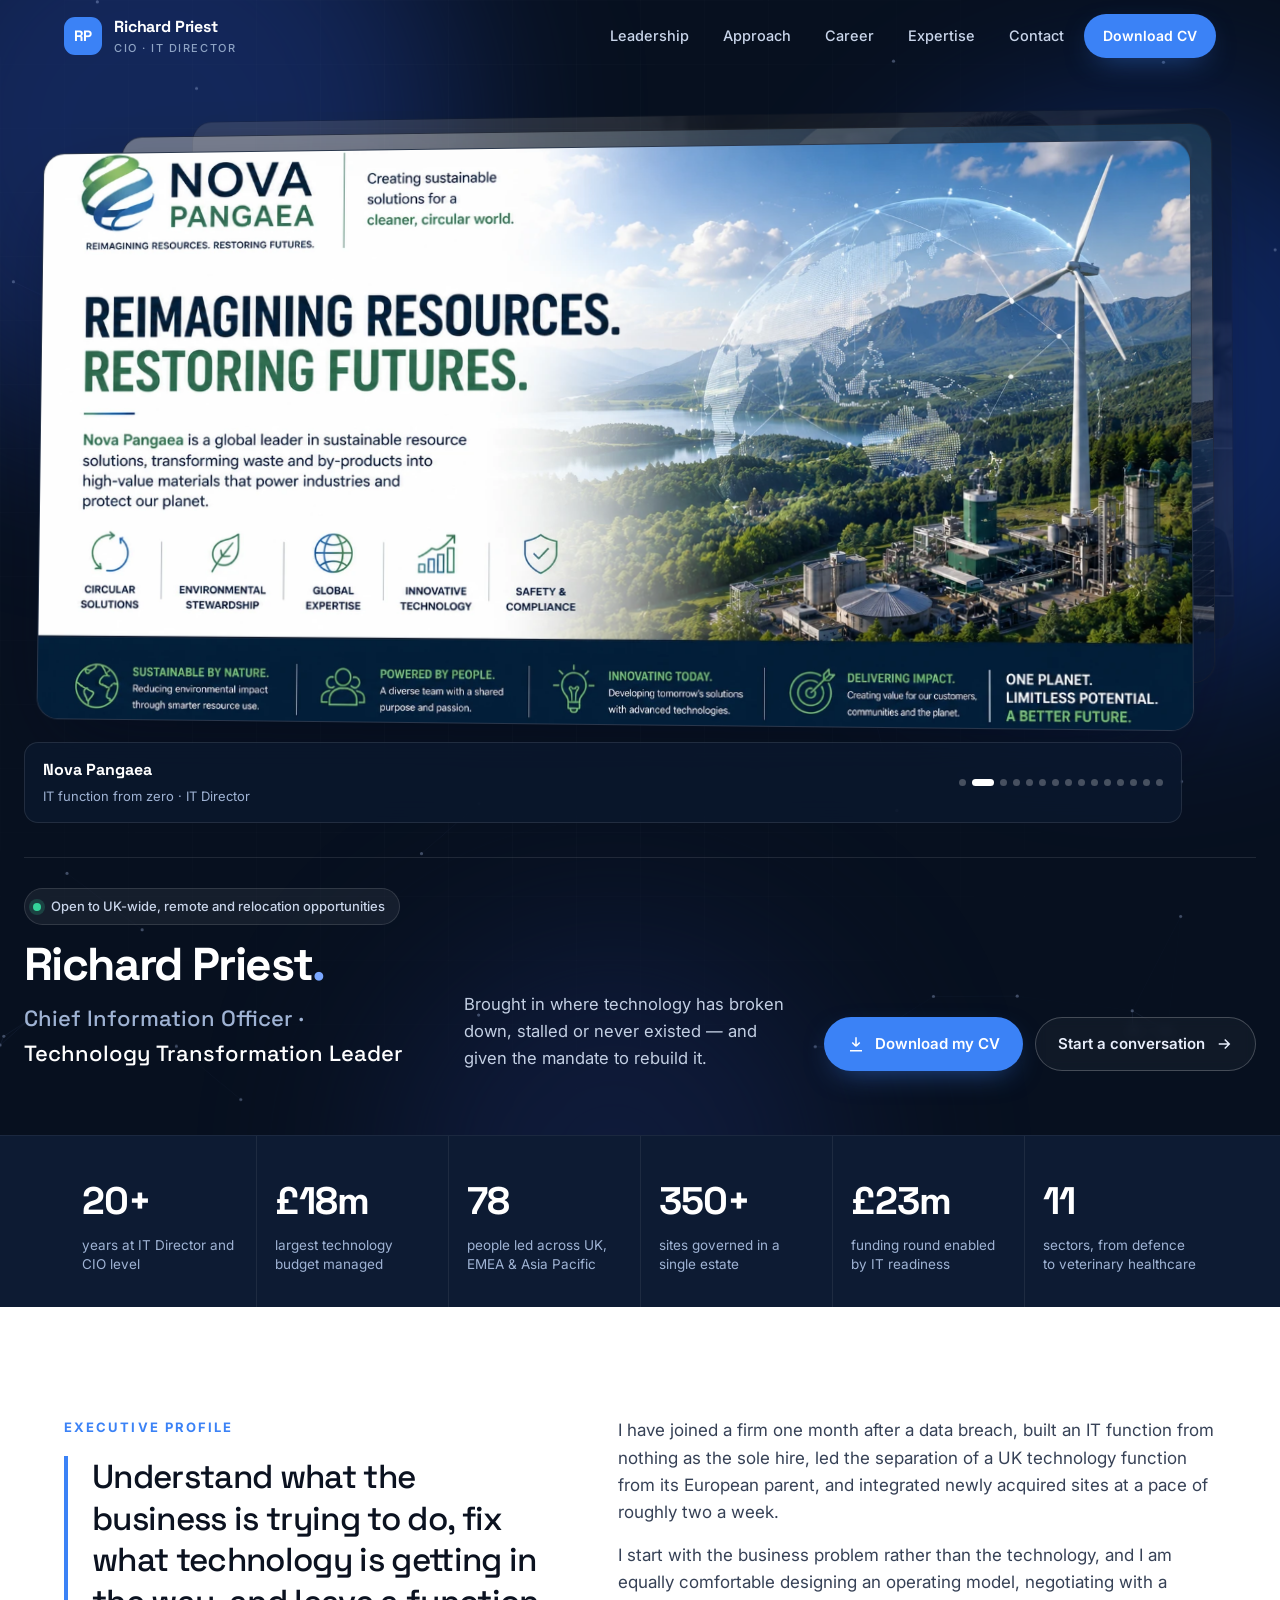
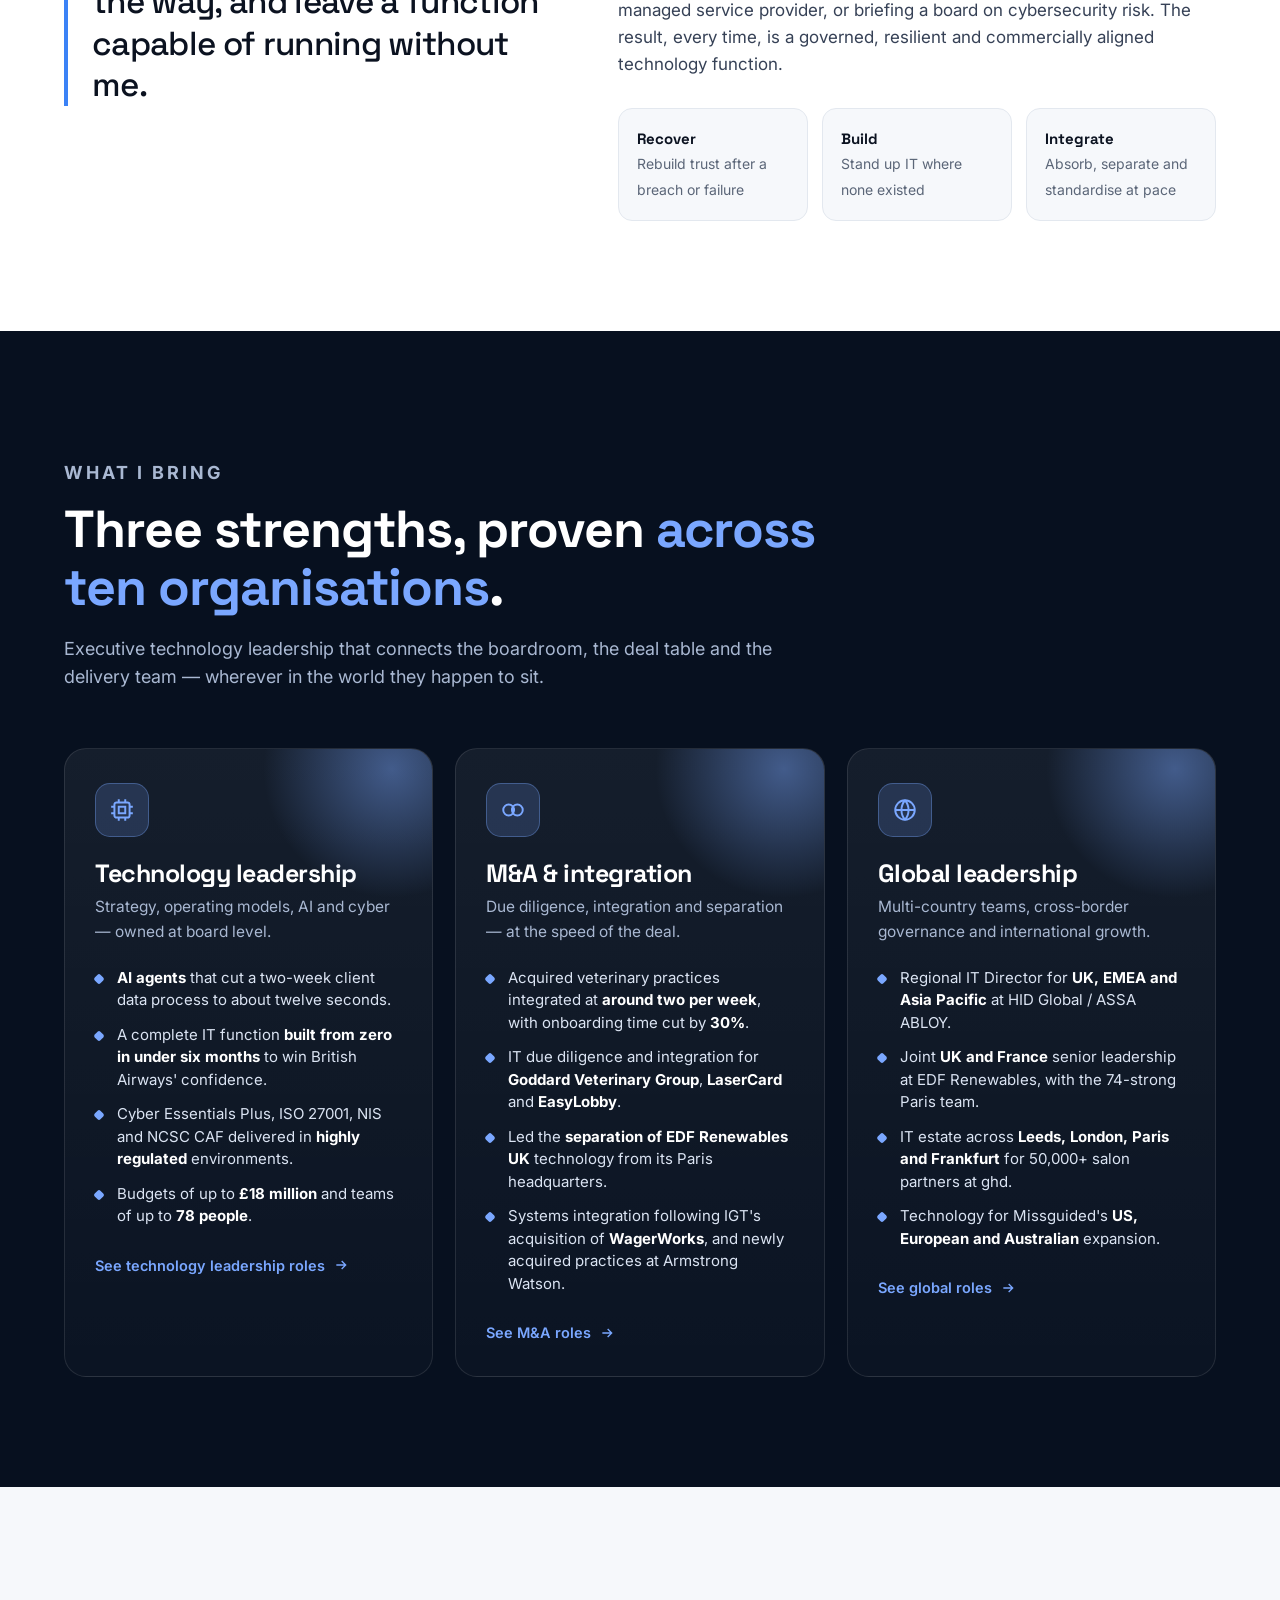
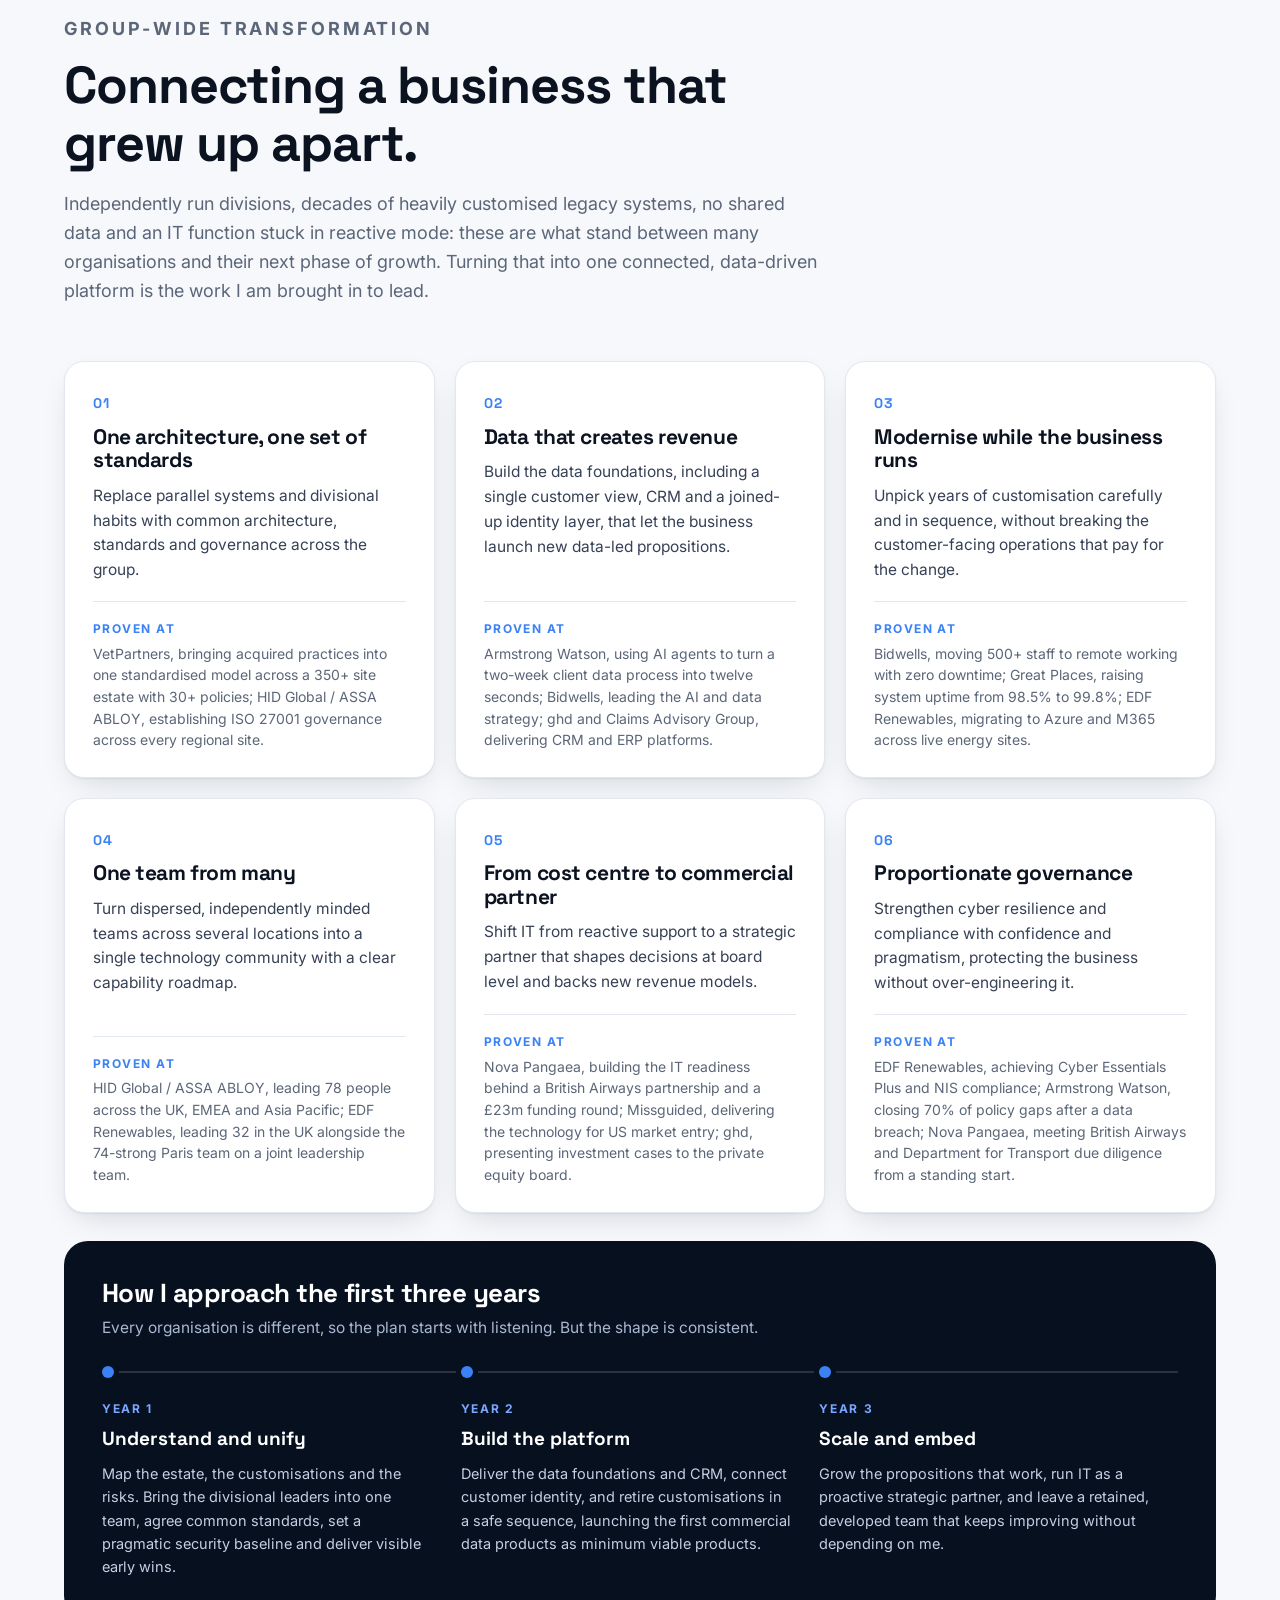
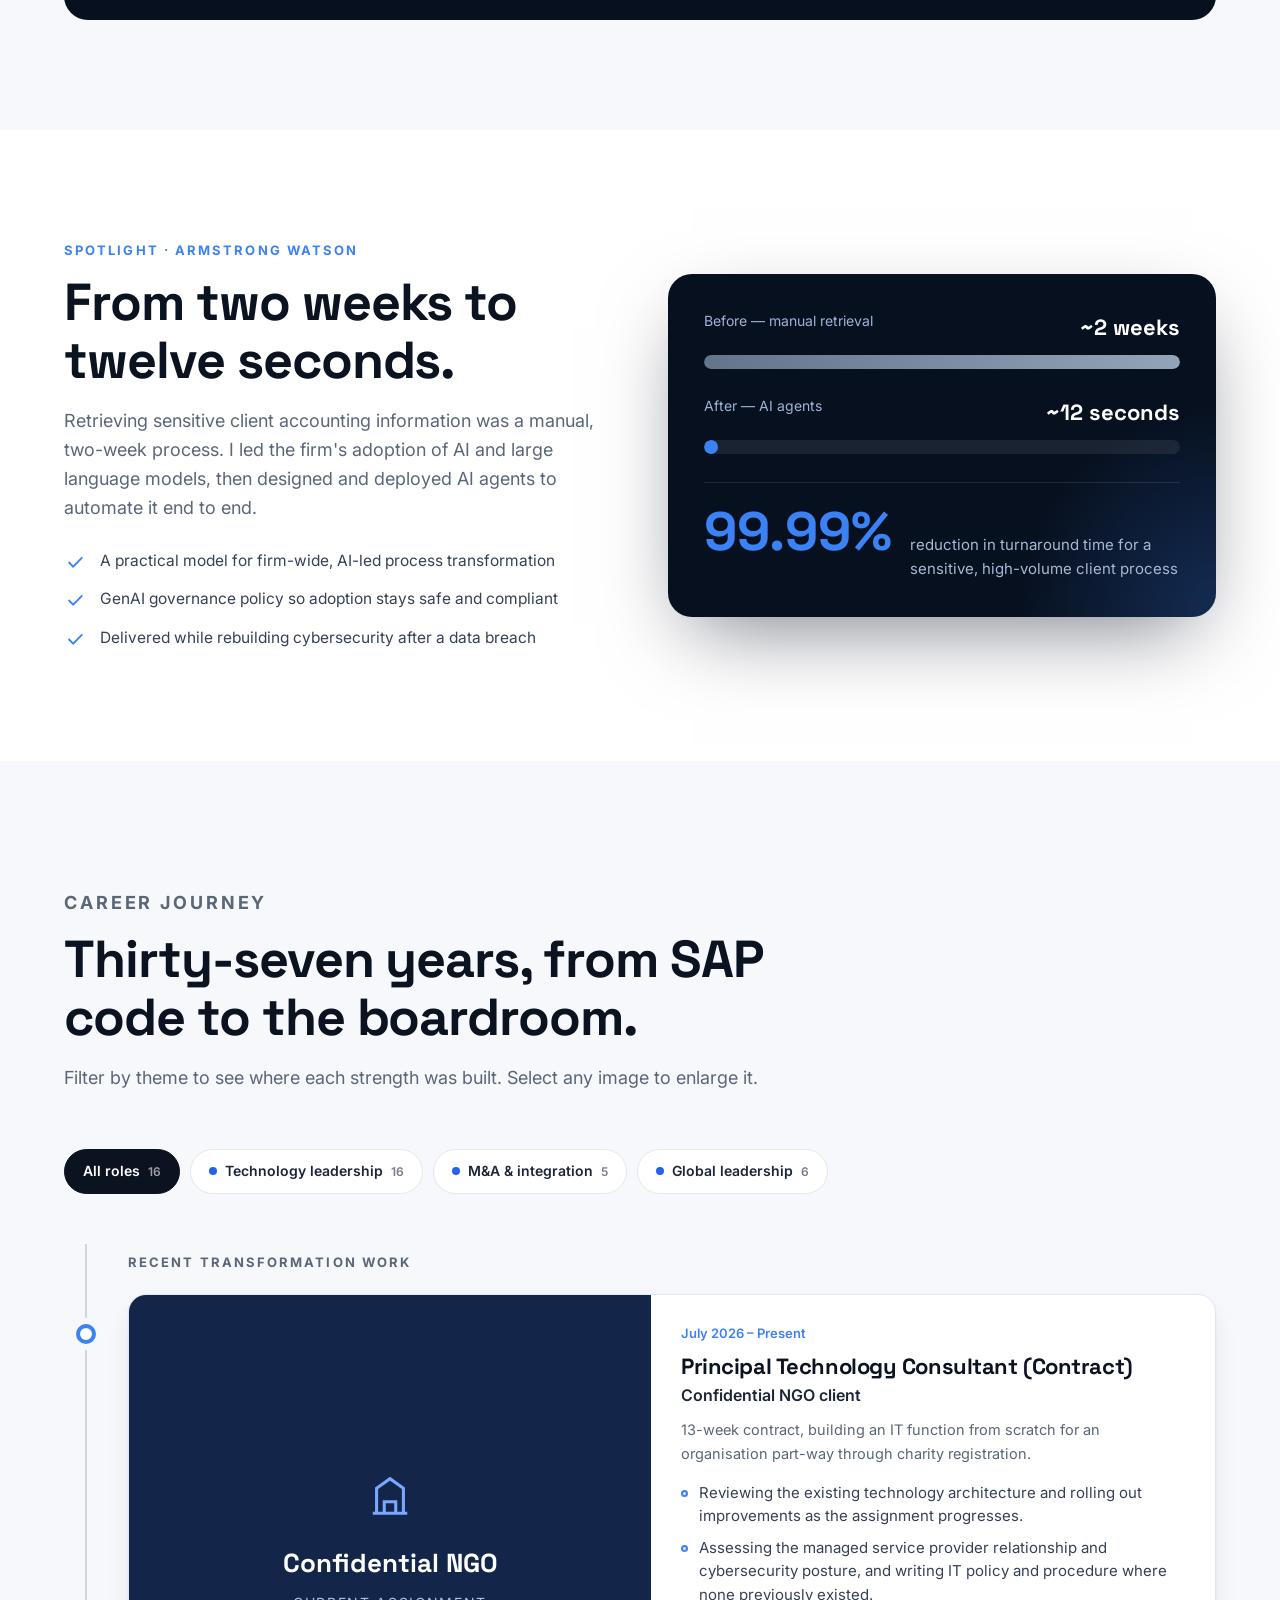
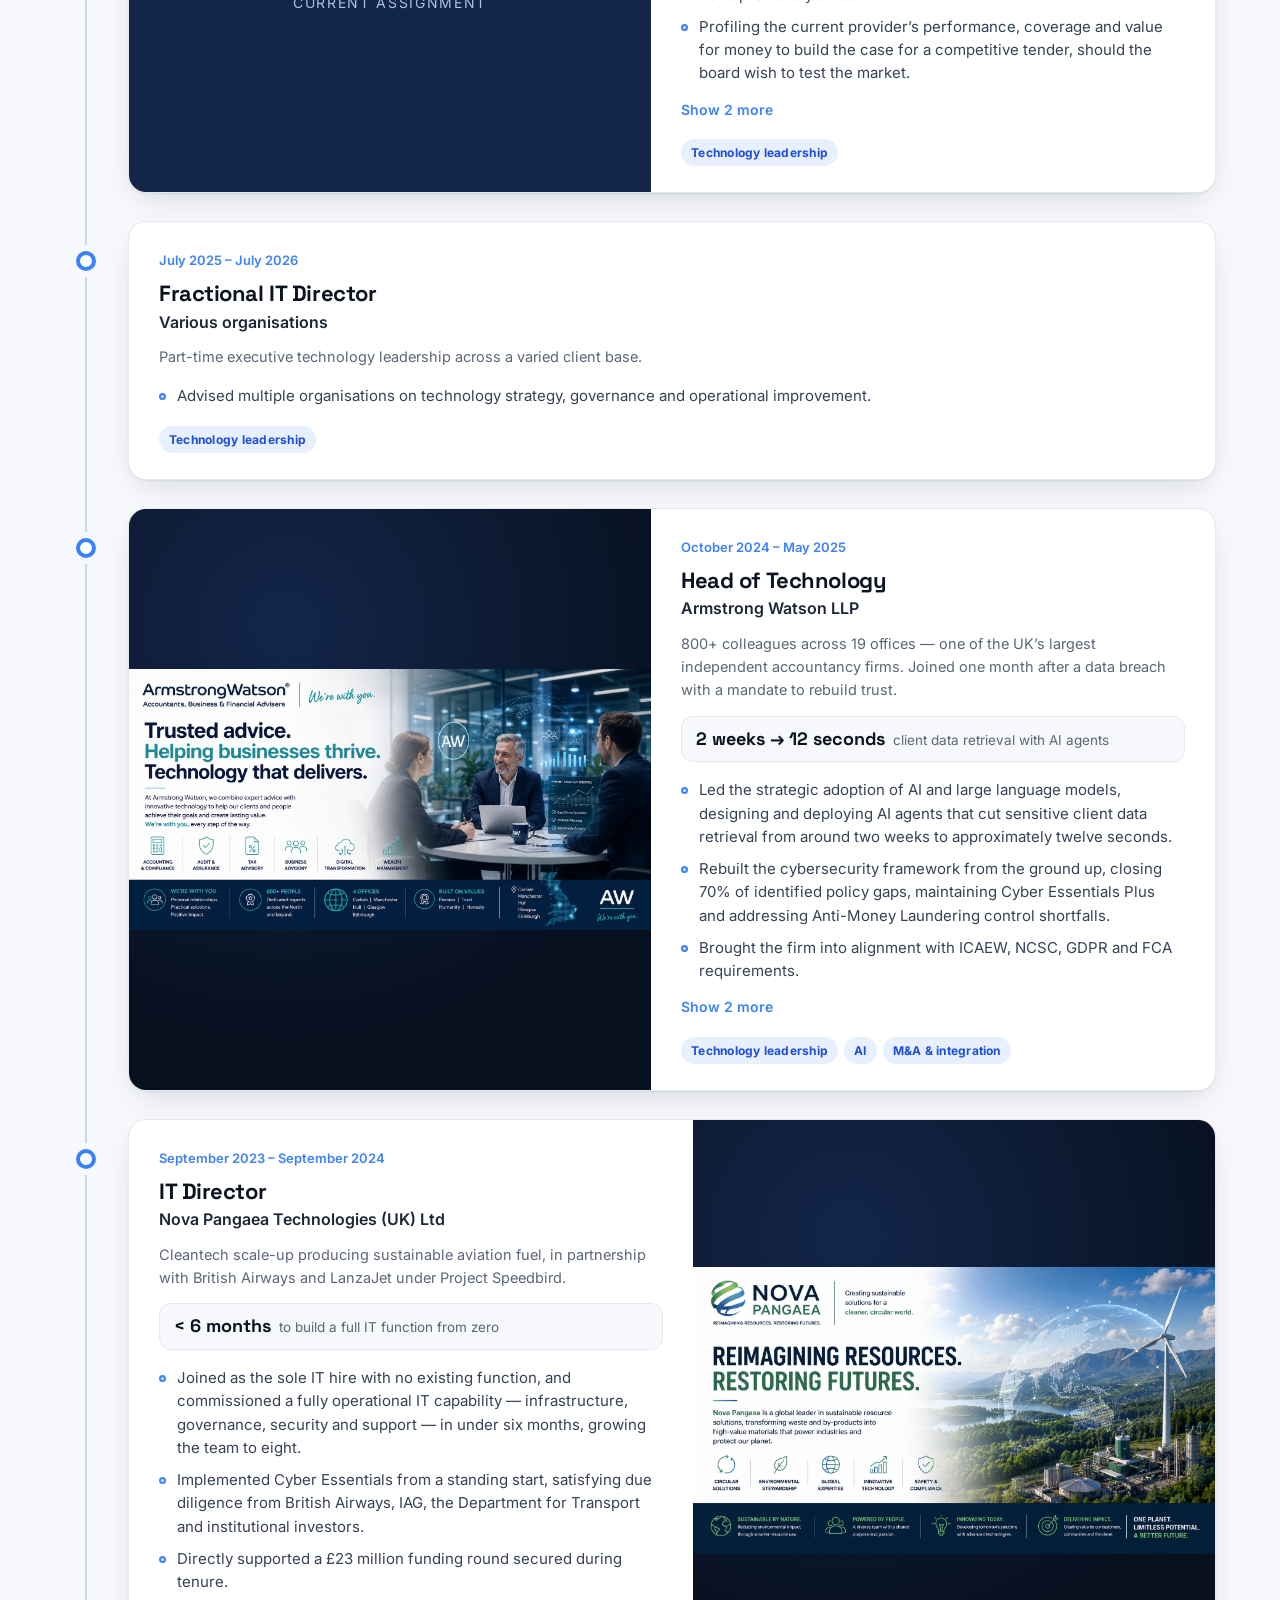
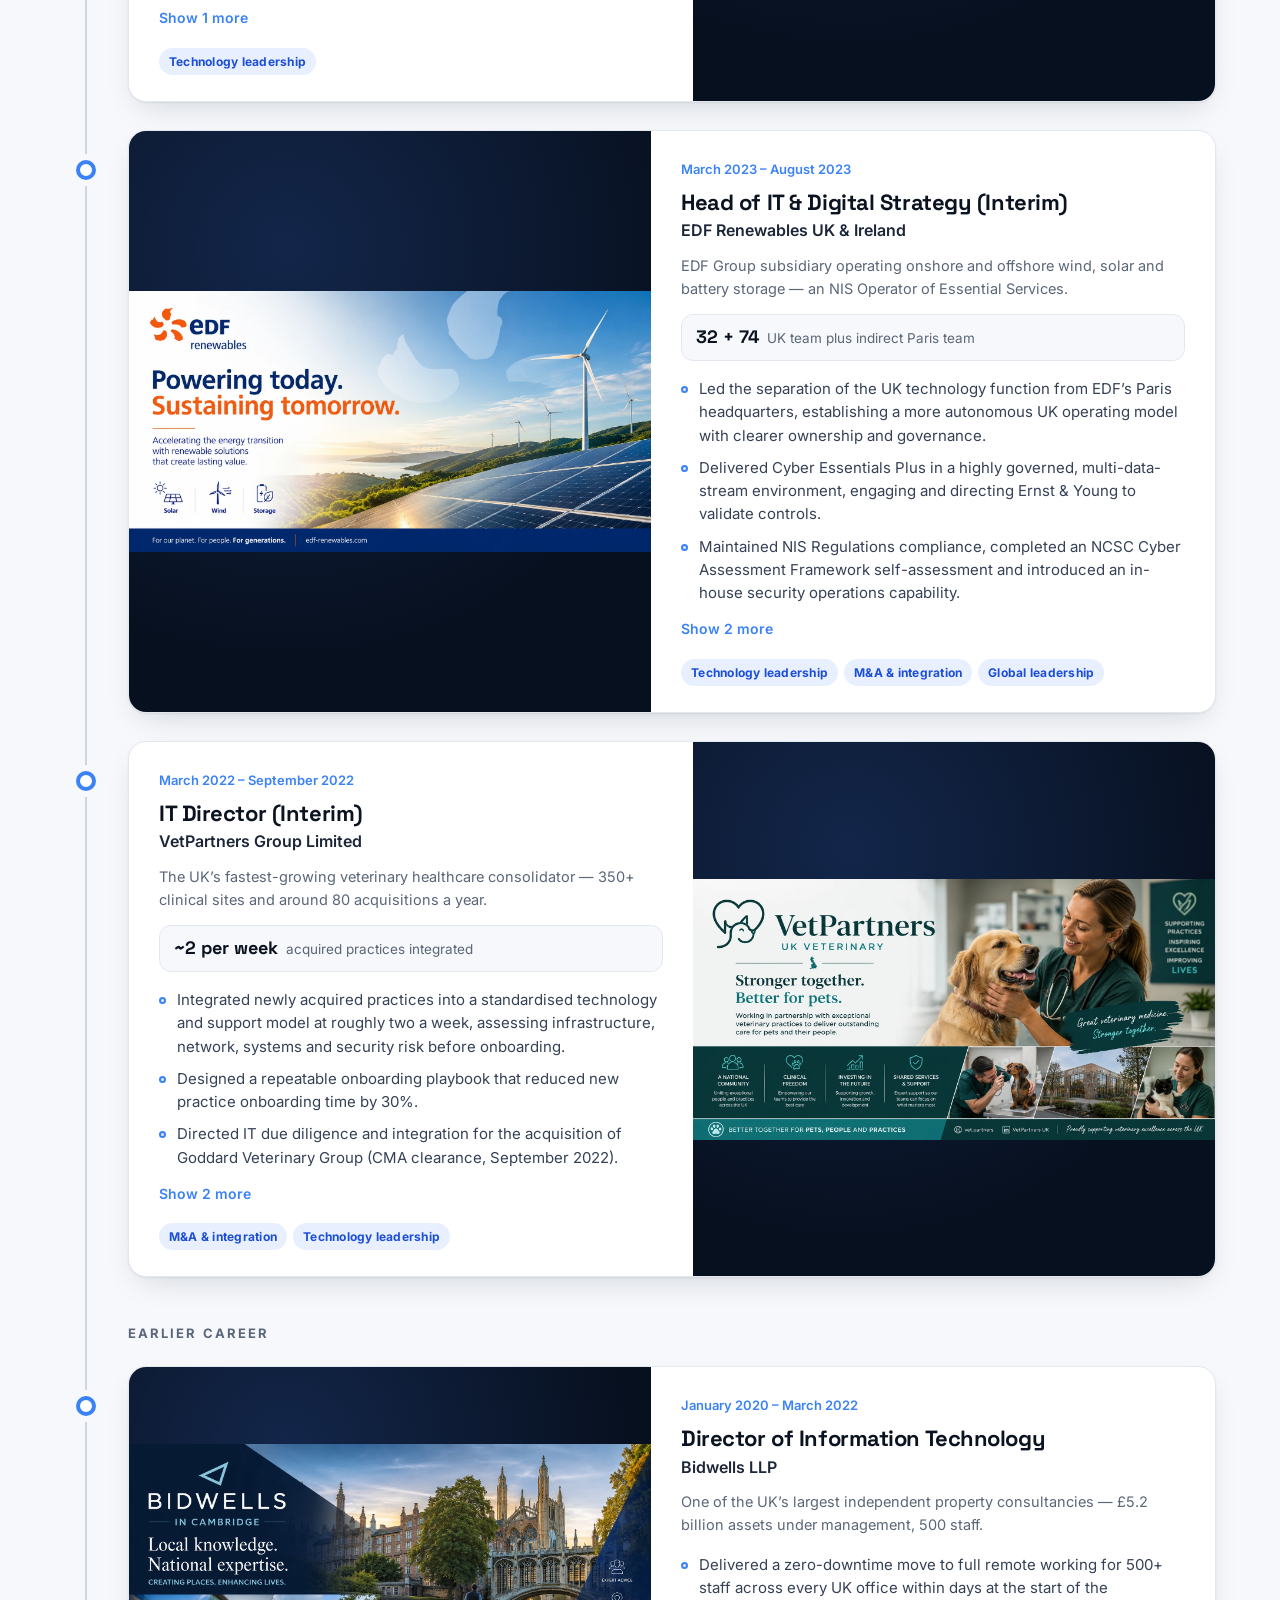
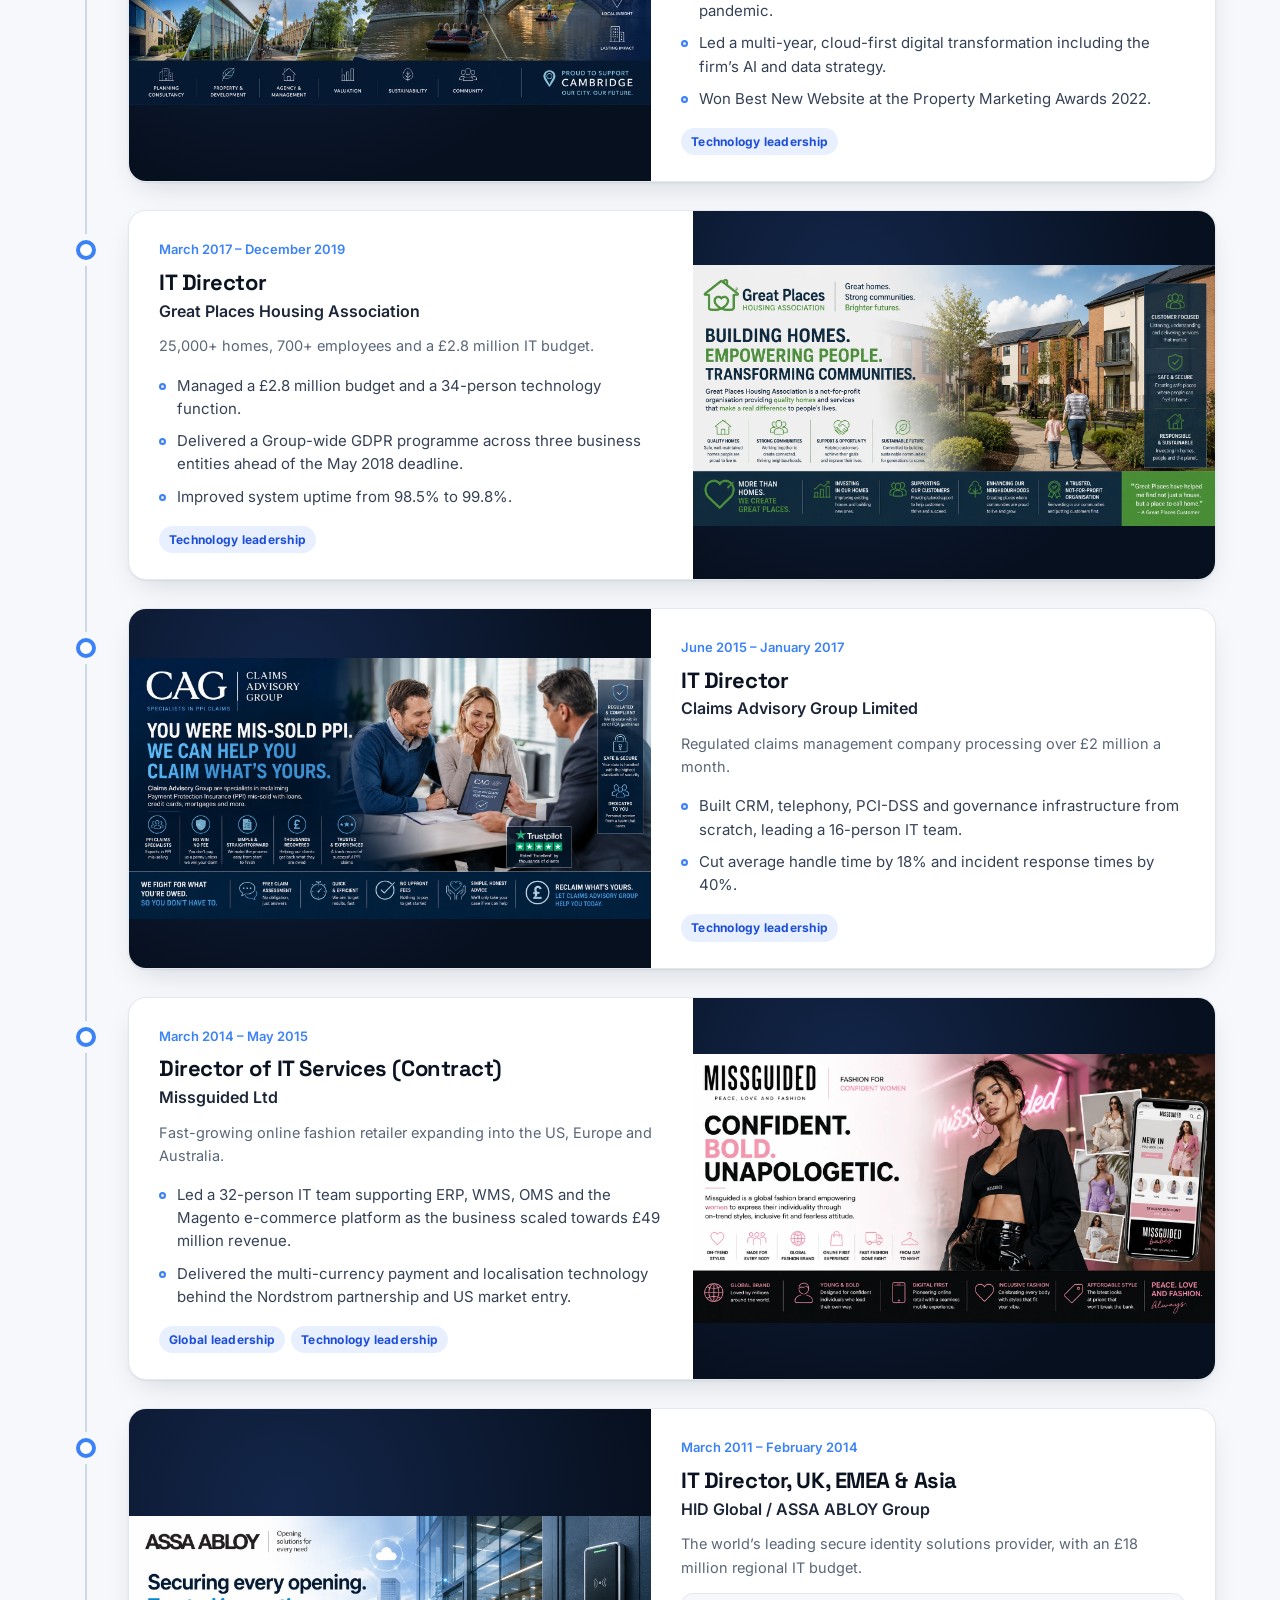
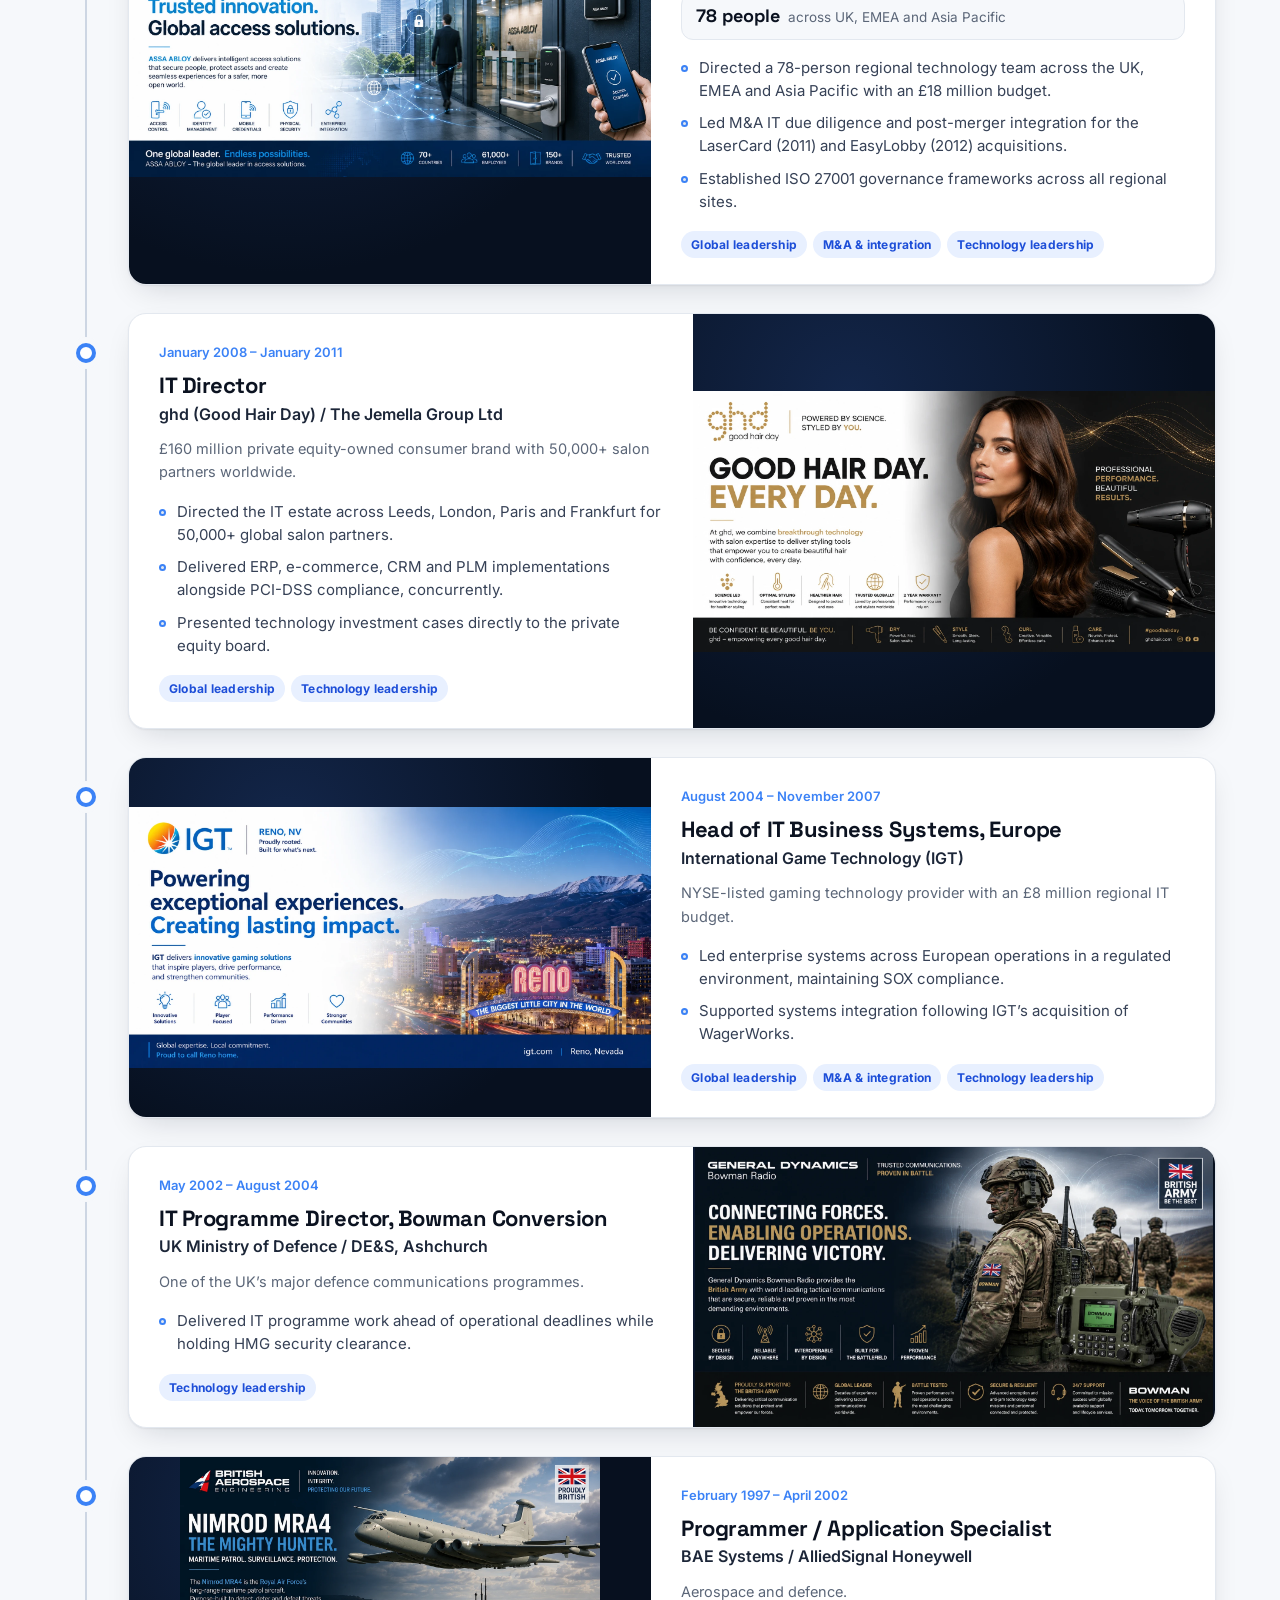
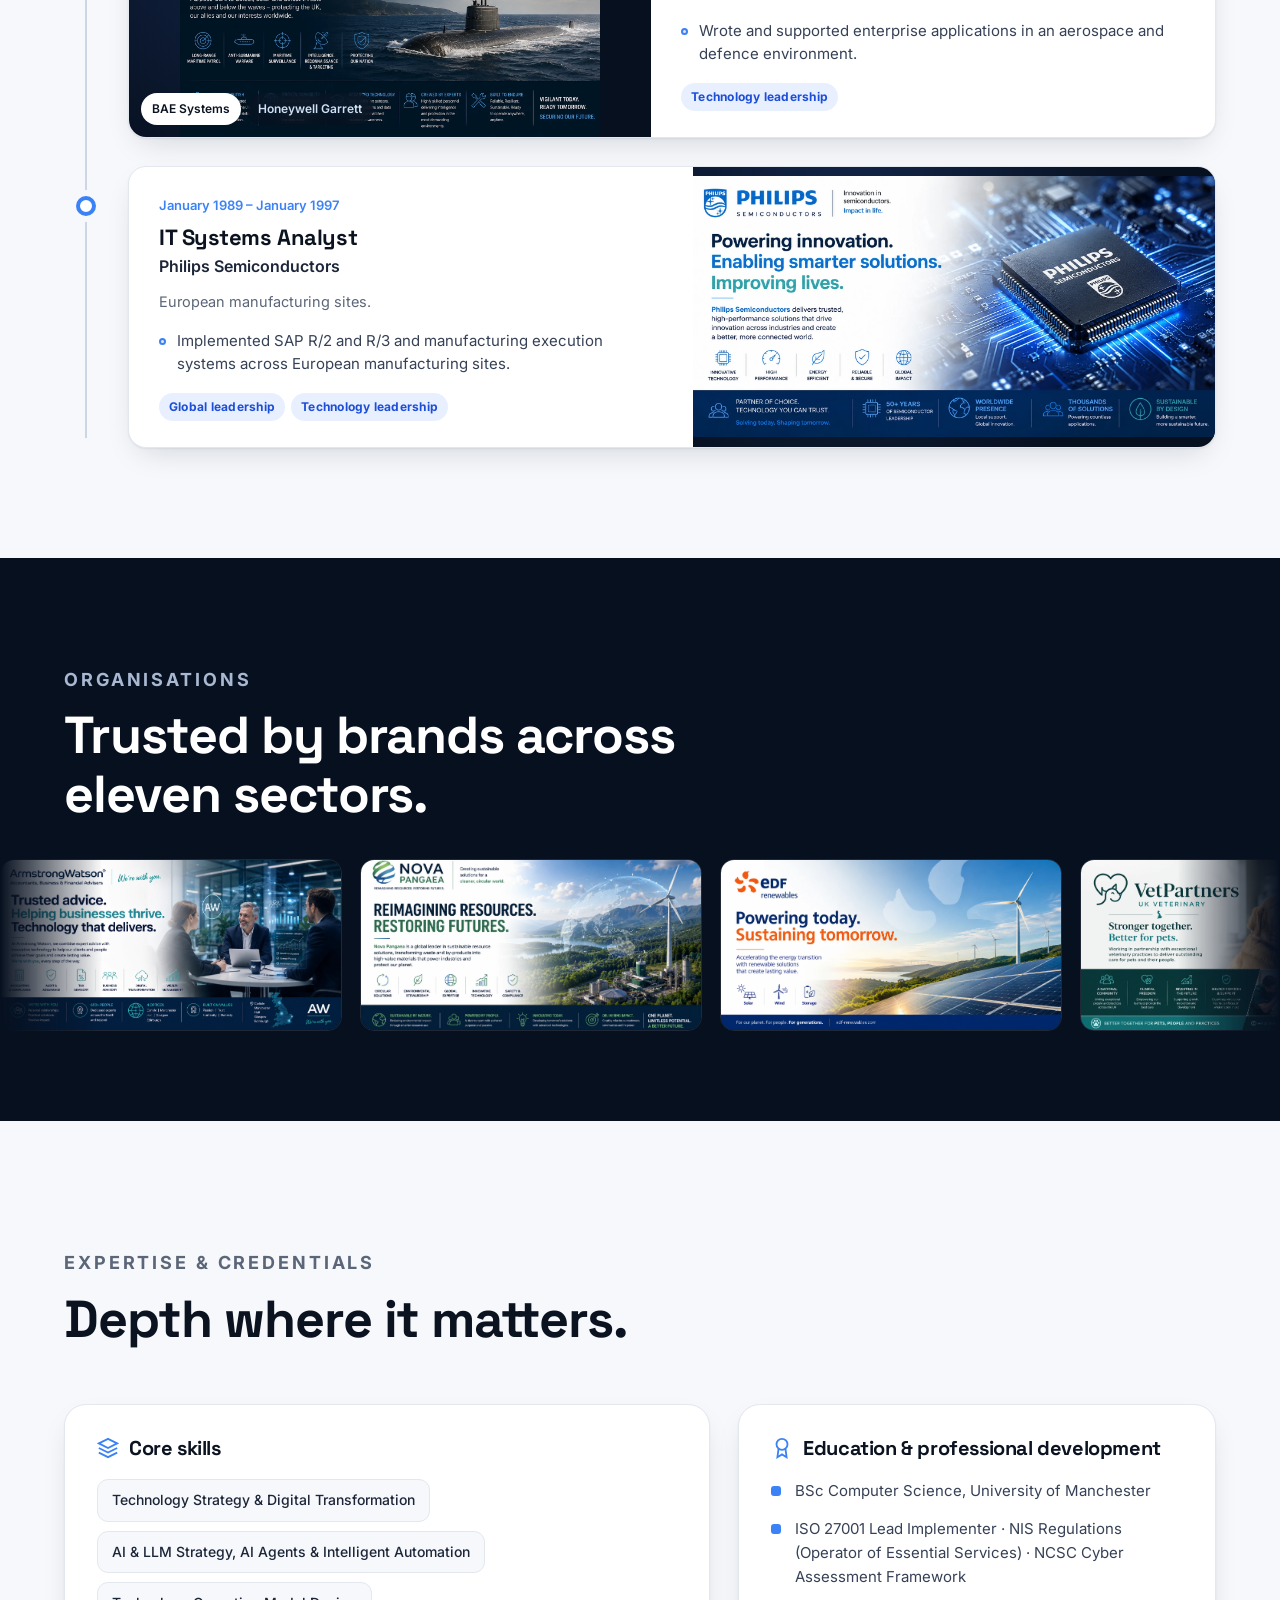
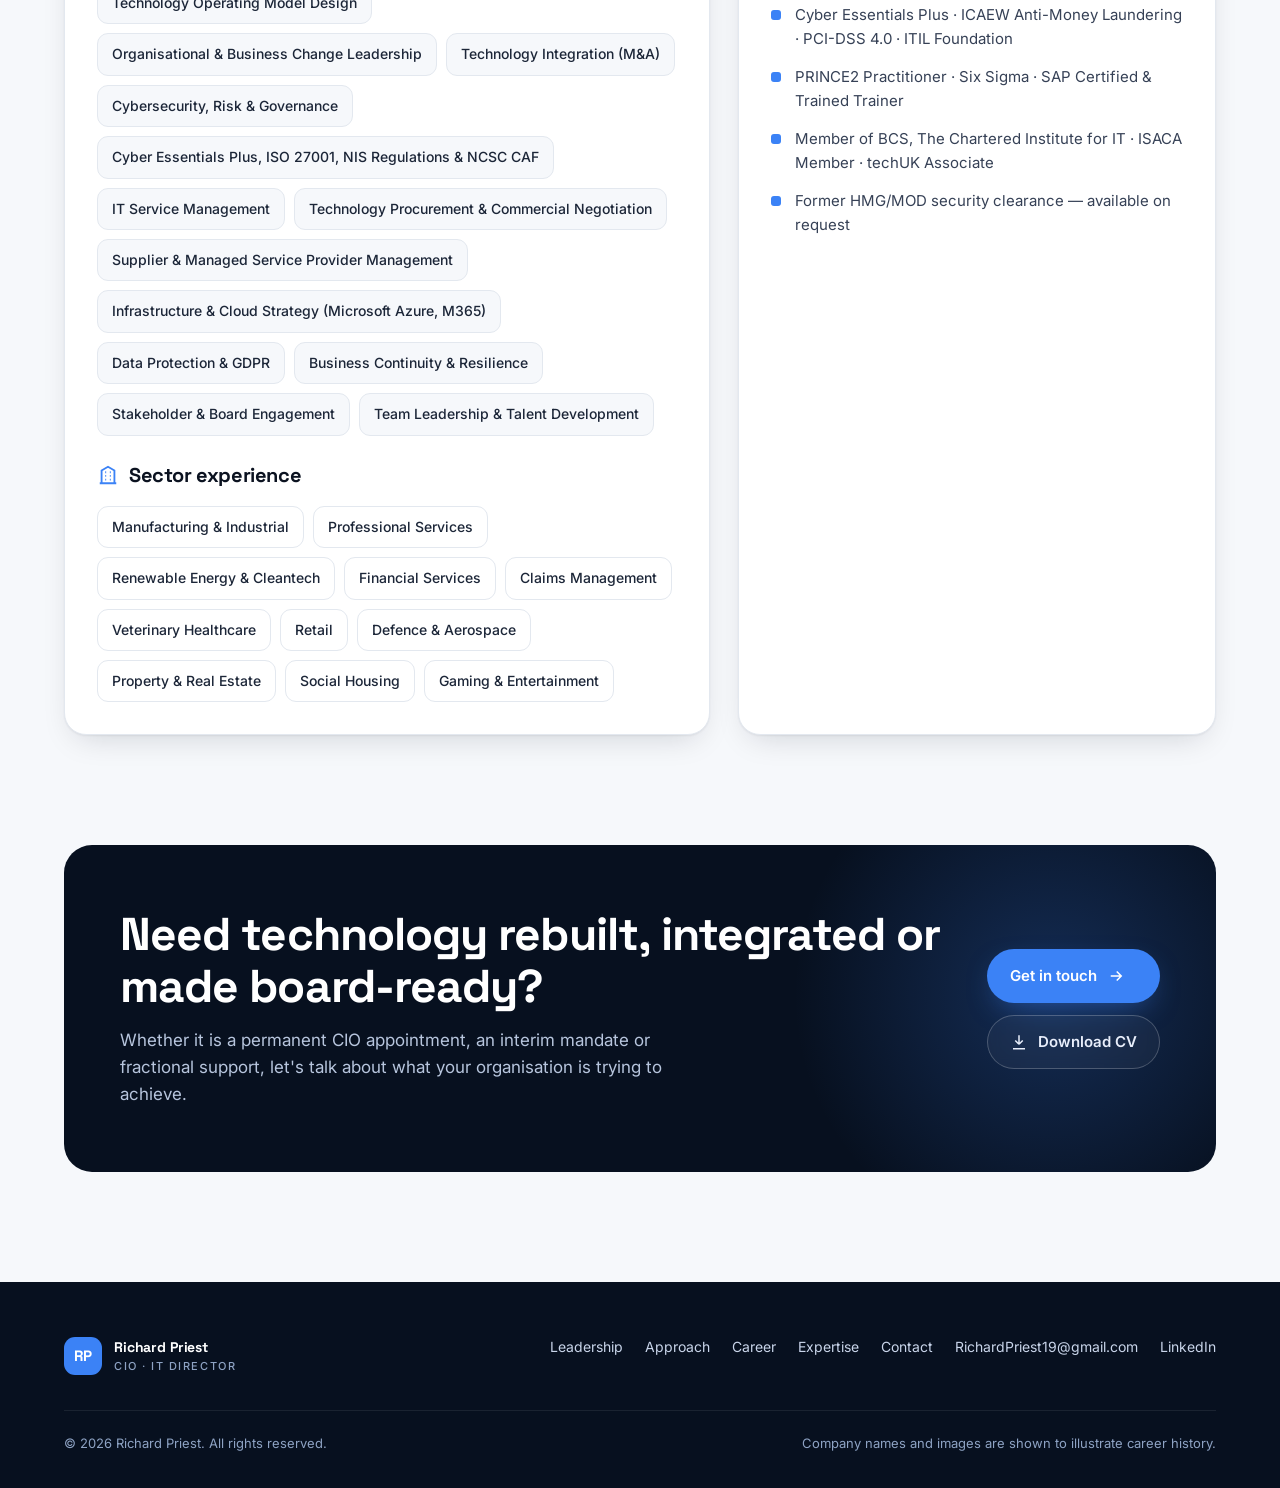
==== commit a6c4fab9: "Add group-wide transformation section Co-Authored-By: Claude Opus 5.5 <noreply@anthropic.com>" ====
--- a/index.html
+++ b/index.html
@@ -29,6 +29,7 @@
       </button>
       <ul class="nav-links" id="nav-links">
         <li><a href="#leadership">Leadership</a></li>
+        <li><a href="#approach">Approach</a></li>
         <li><a href="#career">Career</a></li>
         <li><a href="#expertise">Expertise</a></li>
         <li><a href="/contact">Contact</a></li>
@@ -154,6 +155,80 @@
       </div>
     </section>
 
+    <!-- TRANSFORMATION APPROACH -->
+    <section class="section" id="approach">
+      <div class="wrap">
+        <div class="section-head reveal">
+          <p class="kicker">Group-wide transformation</p>
+          <h2>Connecting a business that grew up apart.</h2>
+          <p>Independently run divisions, decades of heavily customised legacy systems, no shared data and an IT function stuck in reactive mode: these are what stand between many organisations and their next phase of growth. Turning that into one connected, data-driven platform is the work I am brought in to lead.</p>
+        </div>
+
+        <div class="challenge-grid">
+          <article class="challenge reveal">
+            <span class="challenge-no">01</span>
+            <h3>One architecture, one set of standards</h3>
+            <p class="challenge-what">Replace parallel systems and divisional habits with common architecture, standards and governance across the group.</p>
+            <p class="challenge-proof"><b>Proven at</b> VetPartners, bringing acquired practices into one standardised model across a 350+ site estate with 30+ policies; HID Global / ASSA ABLOY, establishing ISO 27001 governance across every regional site.</p>
+          </article>
+          <article class="challenge reveal d1">
+            <span class="challenge-no">02</span>
+            <h3>Data that creates revenue</h3>
+            <p class="challenge-what">Build the data foundations, including a single customer view, CRM and a joined-up identity layer, that let the business launch new data-led propositions.</p>
+            <p class="challenge-proof"><b>Proven at</b> Armstrong Watson, using AI agents to turn a two-week client data process into twelve seconds; Bidwells, leading the AI and data strategy; ghd and Claims Advisory Group, delivering CRM and ERP platforms.</p>
+          </article>
+          <article class="challenge reveal d2">
+            <span class="challenge-no">03</span>
+            <h3>Modernise while the business runs</h3>
+            <p class="challenge-what">Unpick years of customisation carefully and in sequence, without breaking the customer-facing operations that pay for the change.</p>
+            <p class="challenge-proof"><b>Proven at</b> Bidwells, moving 500+ staff to remote working with zero downtime; Great Places, raising system uptime from 98.5% to 99.8%; EDF Renewables, migrating to Azure and M365 across live energy sites.</p>
+          </article>
+          <article class="challenge reveal">
+            <span class="challenge-no">04</span>
+            <h3>One team from many</h3>
+            <p class="challenge-what">Turn dispersed, independently minded teams across several locations into a single technology community with a clear capability roadmap.</p>
+            <p class="challenge-proof"><b>Proven at</b> HID Global / ASSA ABLOY, leading 78 people across the UK, EMEA and Asia Pacific; EDF Renewables, leading 32 in the UK alongside the 74-strong Paris team on a joint leadership team.</p>
+          </article>
+          <article class="challenge reveal d1">
+            <span class="challenge-no">05</span>
+            <h3>From cost centre to commercial partner</h3>
+            <p class="challenge-what">Shift IT from reactive support to a strategic partner that shapes decisions at board level and backs new revenue models.</p>
+            <p class="challenge-proof"><b>Proven at</b> Nova Pangaea, building the IT readiness behind a British Airways partnership and a £23m funding round; Missguided, delivering the technology for US market entry; ghd, presenting investment cases to the private equity board.</p>
+          </article>
+          <article class="challenge reveal d2">
+            <span class="challenge-no">06</span>
+            <h3>Proportionate governance</h3>
+            <p class="challenge-what">Strengthen cyber resilience and compliance with confidence and pragmatism, protecting the business without over-engineering it.</p>
+            <p class="challenge-proof"><b>Proven at</b> EDF Renewables, achieving Cyber Essentials Plus and NIS compliance; Armstrong Watson, closing 70% of policy gaps after a data breach; Nova Pangaea, meeting British Airways and Department for Transport due diligence from a standing start.</p>
+          </article>
+        </div>
+
+        <div class="roadmap reveal">
+          <div class="roadmap-head">
+            <h3>How I approach the first three years</h3>
+            <p>Every organisation is different, so the plan starts with listening. But the shape is consistent.</p>
+          </div>
+          <ol class="roadmap-steps">
+            <li>
+              <span class="roadmap-year">Year 1</span>
+              <b>Understand and unify</b>
+              <span>Map the estate, the customisations and the risks. Bring the divisional leaders into one team, agree common standards, set a pragmatic security baseline and deliver visible early wins.</span>
+            </li>
+            <li>
+              <span class="roadmap-year">Year 2</span>
+              <b>Build the platform</b>
+              <span>Deliver the data foundations and CRM, connect customer identity, and retire customisations in a safe sequence, launching the first commercial data products as minimum viable products.</span>
+            </li>
+            <li>
+              <span class="roadmap-year">Year 3</span>
+              <b>Scale and embed</b>
+              <span>Grow the propositions that work, run IT as a proactive strategic partner, and leave a retained, developed team that keeps improving without depending on me.</span>
+            </li>
+          </ol>
+        </div>
+      </div>
+    </section>
+
     <!-- AI SPOTLIGHT -->
     <section class="section alt" id="ai">
       <div class="wrap spotlight">
@@ -258,7 +333,7 @@
       <div class="footer-grid">
         <a class="logo" href="/"><span class="logo-mark">RP</span><span>Richard Priest<small>CIO · IT Director</small></span></a>
         <div class="footer-links">
-          <a href="#leadership">Leadership</a><a href="#career">Career</a><a href="#expertise">Expertise</a>
+          <a href="#leadership">Leadership</a><a href="#approach">Approach</a><a href="#career">Career</a><a href="#expertise">Expertise</a>
           <a href="/contact">Contact</a><a href="mailto:RichardPriest19@gmail.com">RichardPriest19@gmail.com</a>
           <a href="https://www.linkedin.com/in/richardpriest" target="_blank" rel="noopener">LinkedIn</a>
         </div>
--- a/css/site.css
+++ b/css/site.css
@@ -159,7 +159,7 @@
 .showcase-card {
   position: absolute; inset: 0; border-radius: 22px; overflow: hidden;
   box-shadow: var(--shadow-lg); border: 1px solid rgba(255, 255, 255, .12); background: var(--navy-2);
-  transition: transform .9s cubic-bezier(.2, .8, .2, 1), opacity .9s ease, filter .9s ease;
+  transition: transform .7s cubic-bezier(.2, .8, .2, 1), opacity .7s ease, filter .7s ease;
 }
 .showcase-card img { width: 100%; height: 100%; object-fit: cover; }
 .showcase-card[data-pos="0"] { transform: translate3d(0, 0, 0) rotateY(-5deg) rotateX(2deg); opacity: 1; z-index: 3; }
@@ -530,3 +530,52 @@
   *, *::before, *::after { animation-duration: .001ms !important; animation-iteration-count: 1 !important; transition-duration: .001ms !important; scroll-behavior: auto !important; }
   .reveal { opacity: 1; transform: none; }
 }
+
+/* ---------- back to top ---------- */
+.to-top {
+  position: fixed; right: 22px; bottom: 22px; z-index: 60;
+  width: 48px; height: 48px; border-radius: 50%; border: 1px solid rgba(255, 255, 255, .15);
+  display: grid; place-items: center;
+  background: var(--accent); color: #fff; box-shadow: 0 10px 28px -10px rgba(7, 16, 31, .6);
+  opacity: 0; transform: translateY(12px); pointer-events: none;
+  transition: opacity .25s ease, transform .25s ease, background .2s ease;
+}
+.to-top.show { opacity: 1; transform: none; pointer-events: auto; }
+.to-top:hover { background: var(--accent-hover); }
+.to-top svg { width: 22px; height: 22px; }
+@media (max-width: 600px) { .to-top { right: 16px; bottom: 16px; width: 44px; height: 44px; } }
+
+/* ---------- group-wide transformation ---------- */
+.challenge-grid { display: grid; grid-template-columns: repeat(3, 1fr); gap: 20px; }
+.challenge {
+  position: relative; display: flex; flex-direction: column; padding: 30px 28px 26px; border-radius: 20px;
+  background: #fff; border: 1px solid var(--line); box-shadow: var(--shadow);
+  transition: transform .3s ease, border-color .3s ease;
+}
+.challenge:hover { transform: translateY(-4px); border-color: #c9d8f5; }
+.challenge-no { font-family: var(--font-head); font-size: 14px; font-weight: 700; color: var(--accent); letter-spacing: .08em; }
+.challenge h3 { margin-top: 10px; font-size: 21px; }
+.challenge-what { margin: 12px 0 18px; font-size: 15.5px; color: #364156; }
+.challenge-proof { margin-top: auto; padding-top: 18px; font-size: 14px; color: var(--muted); line-height: 1.55; border-top: 1px solid var(--line); }
+.challenge-proof b { display: block; margin-bottom: 4px; font-size: 12px; letter-spacing: .12em; text-transform: uppercase; color: var(--accent); }
+
+.roadmap { margin-top: 28px; padding: 38px; border-radius: 24px; background: var(--navy); color: #fff; }
+.roadmap-head { display: flex; flex-wrap: wrap; align-items: baseline; justify-content: space-between; gap: 8px 24px; }
+.roadmap-head h3 { font-size: 26px; }
+.roadmap-head p { color: #a9b8d2; font-size: 15.5px; }
+.roadmap-steps { list-style: none; margin: 30px 0 0; padding: 0; display: grid; grid-template-columns: repeat(3, 1fr); }
+.roadmap-steps li { position: relative; padding: 26px 28px 4px 0; border-top: 2px solid rgba(255, 255, 255, .14); }
+.roadmap-steps li::before { content: ""; position: absolute; left: 0; top: -7px; width: 12px; height: 12px; border-radius: 50%; background: var(--accent); box-shadow: 0 0 0 5px var(--navy); }
+.roadmap-year { display: block; font-size: 12px; font-weight: 700; letter-spacing: .14em; text-transform: uppercase; color: var(--accent-light); }
+.roadmap-steps b { display: block; margin-top: 6px; font-family: var(--font-head); font-size: 19px; }
+.roadmap-steps li > span:last-child { display: block; margin-top: 8px; font-size: 14.5px; color: #c3cfe3; line-height: 1.6; }
+
+@media (max-width: 980px) {
+  .challenge-grid { grid-template-columns: 1fr 1fr; }
+  .roadmap-steps { grid-template-columns: 1fr; gap: 6px; }
+}
+@media (max-width: 640px) {
+  .challenge-grid { grid-template-columns: 1fr; }
+  .challenge { padding: 24px 20px 22px; }
+  .roadmap { padding: 28px 20px; }
+}
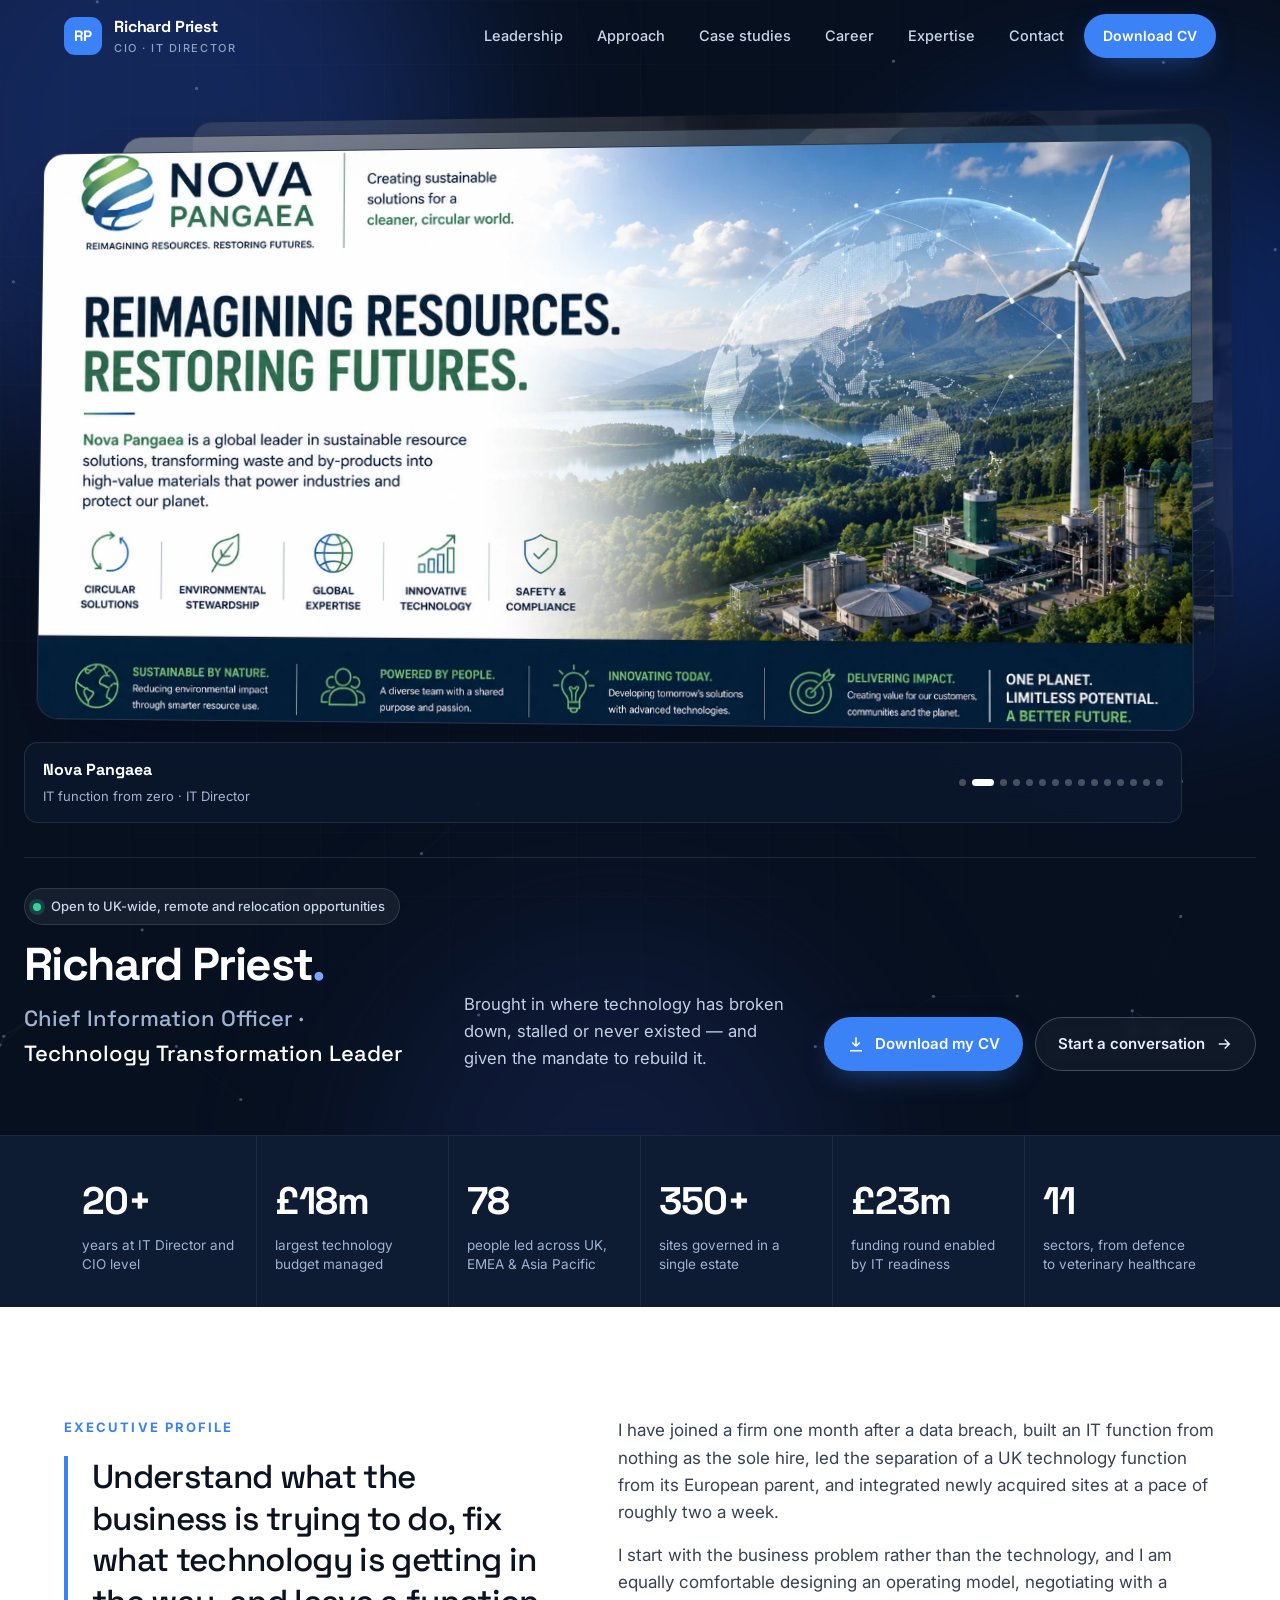
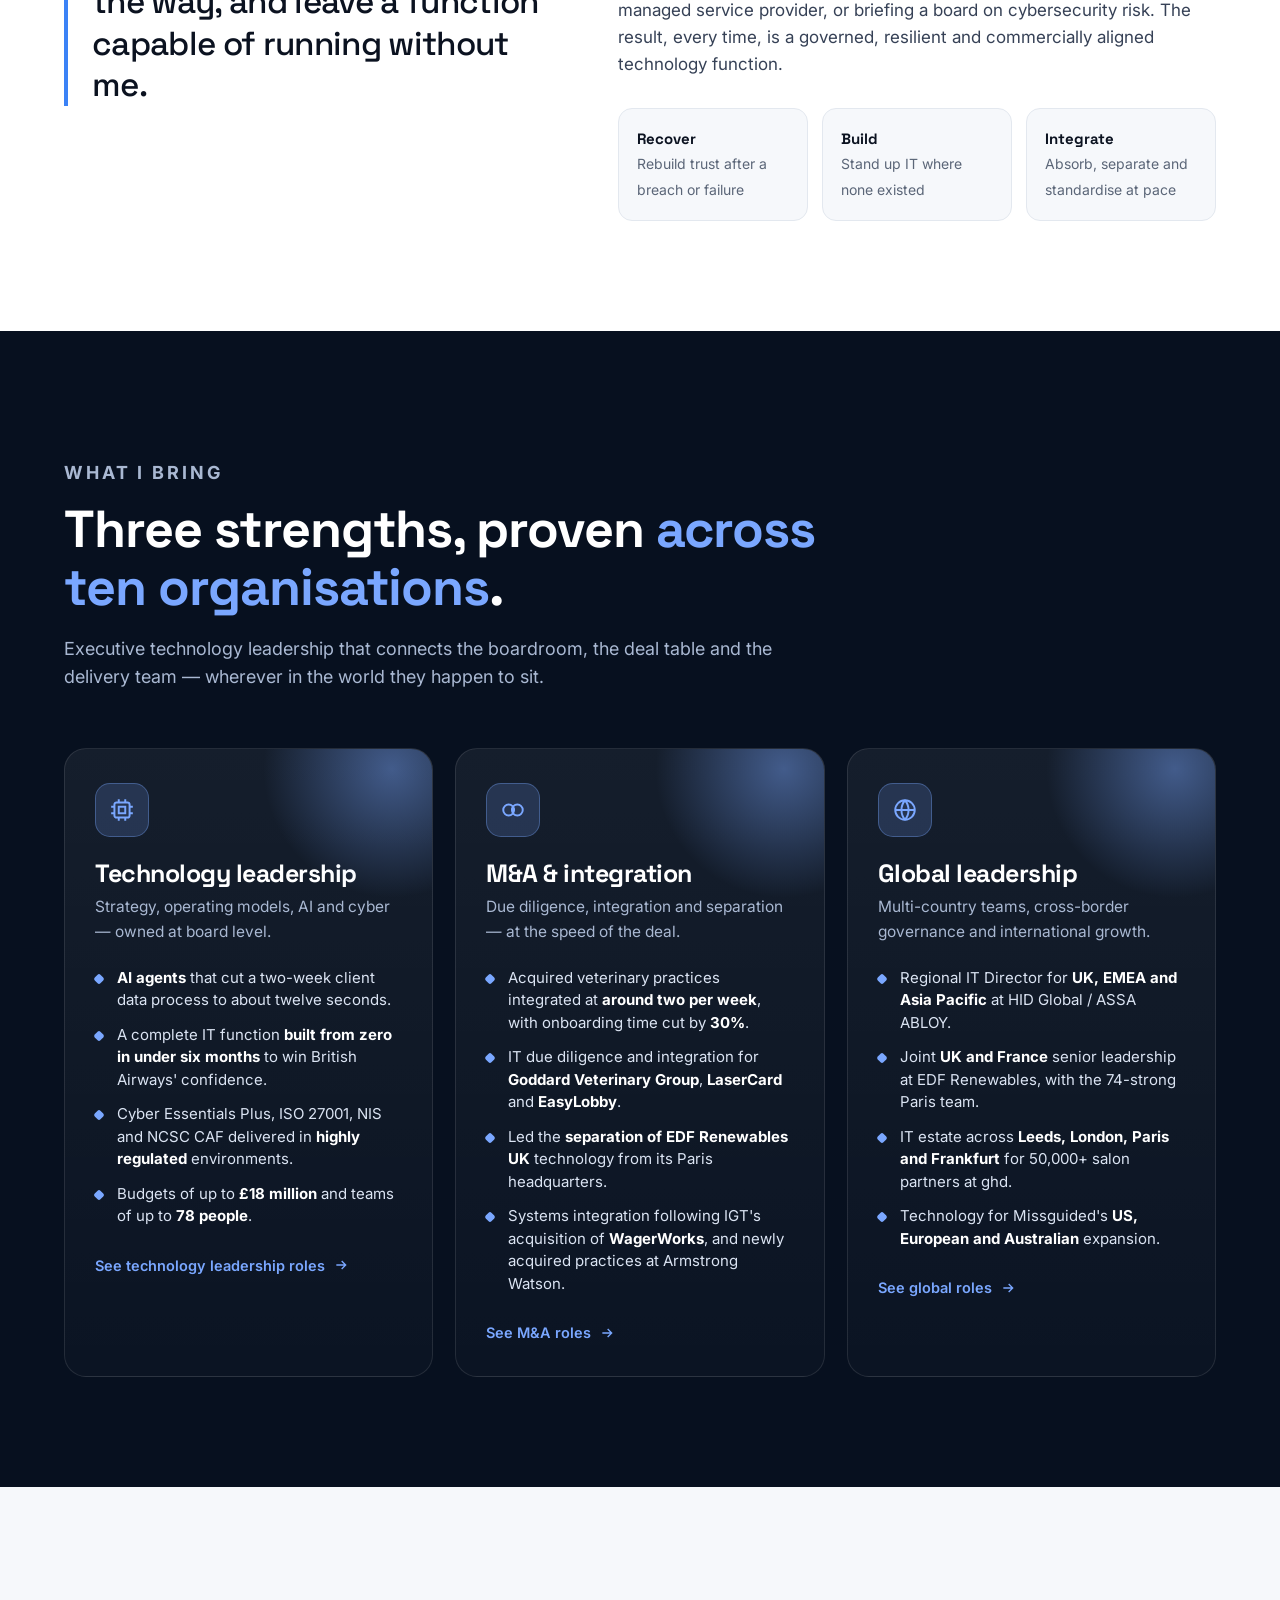
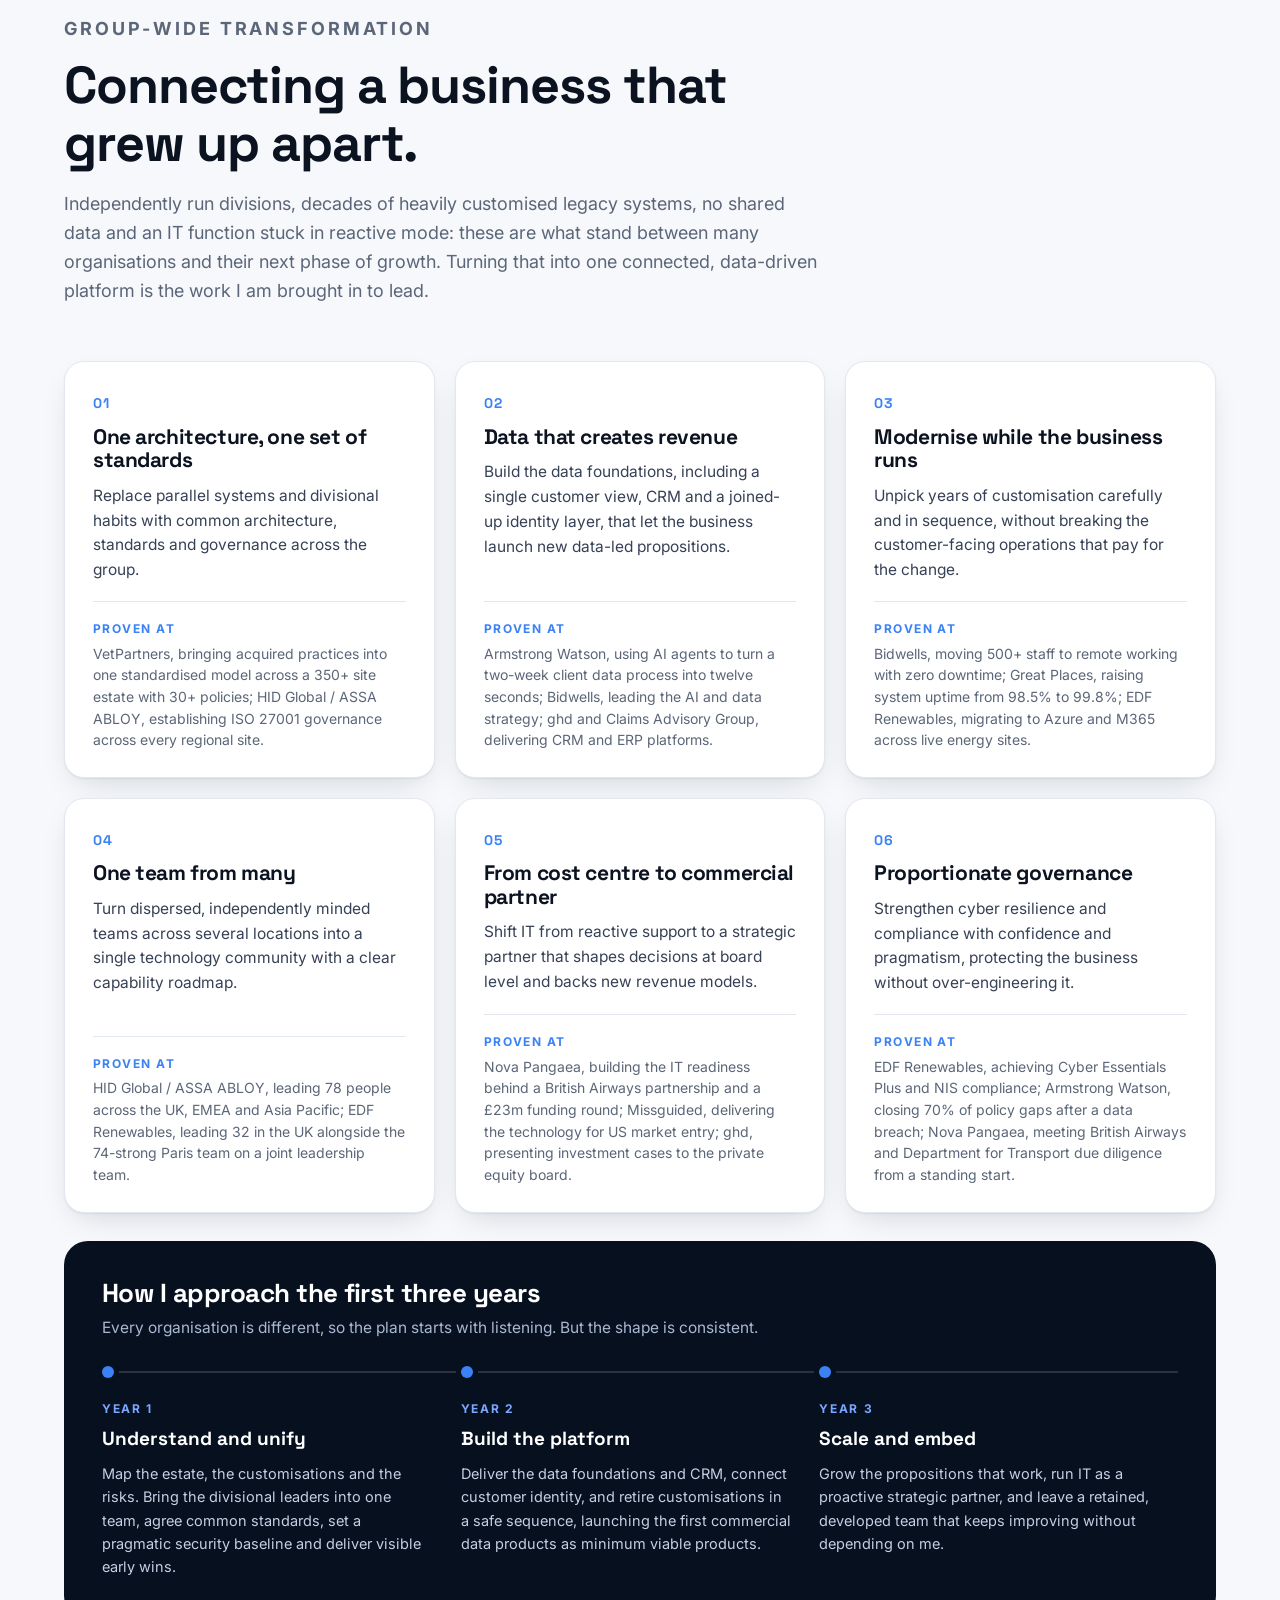
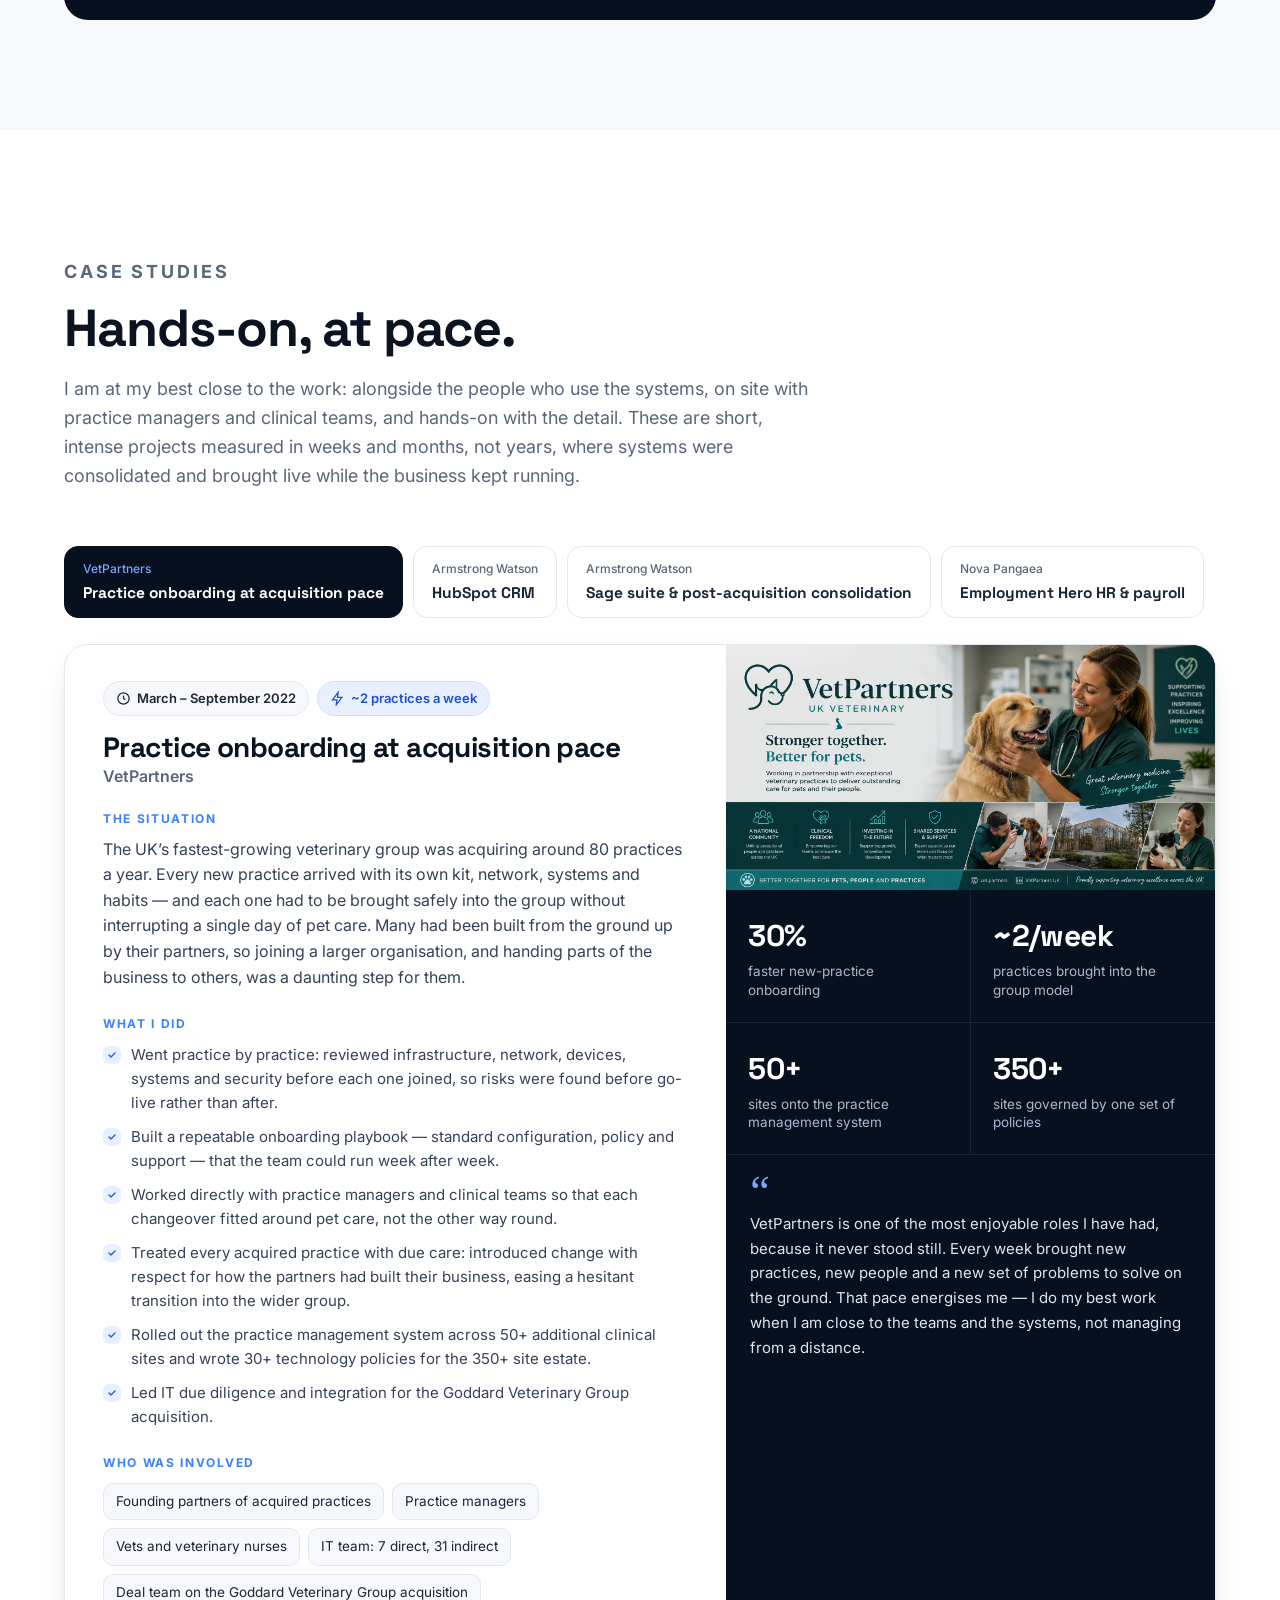
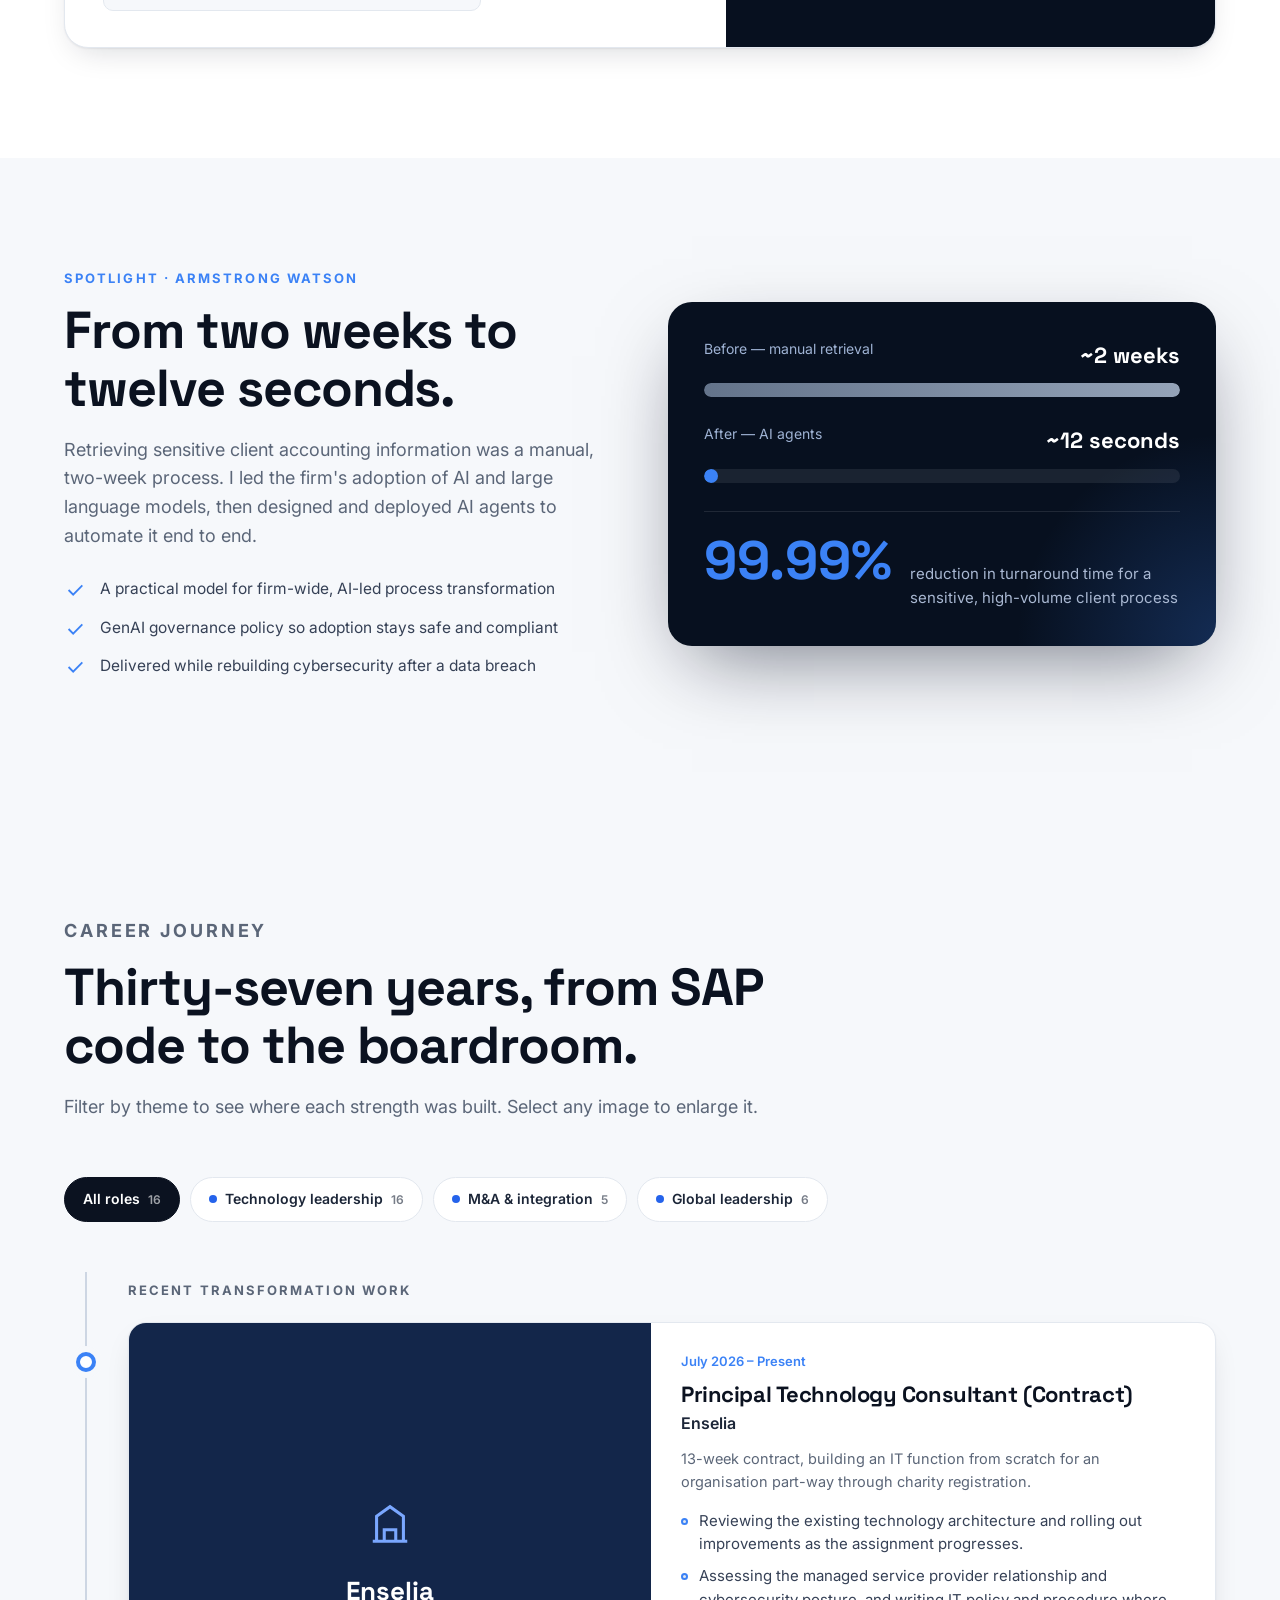
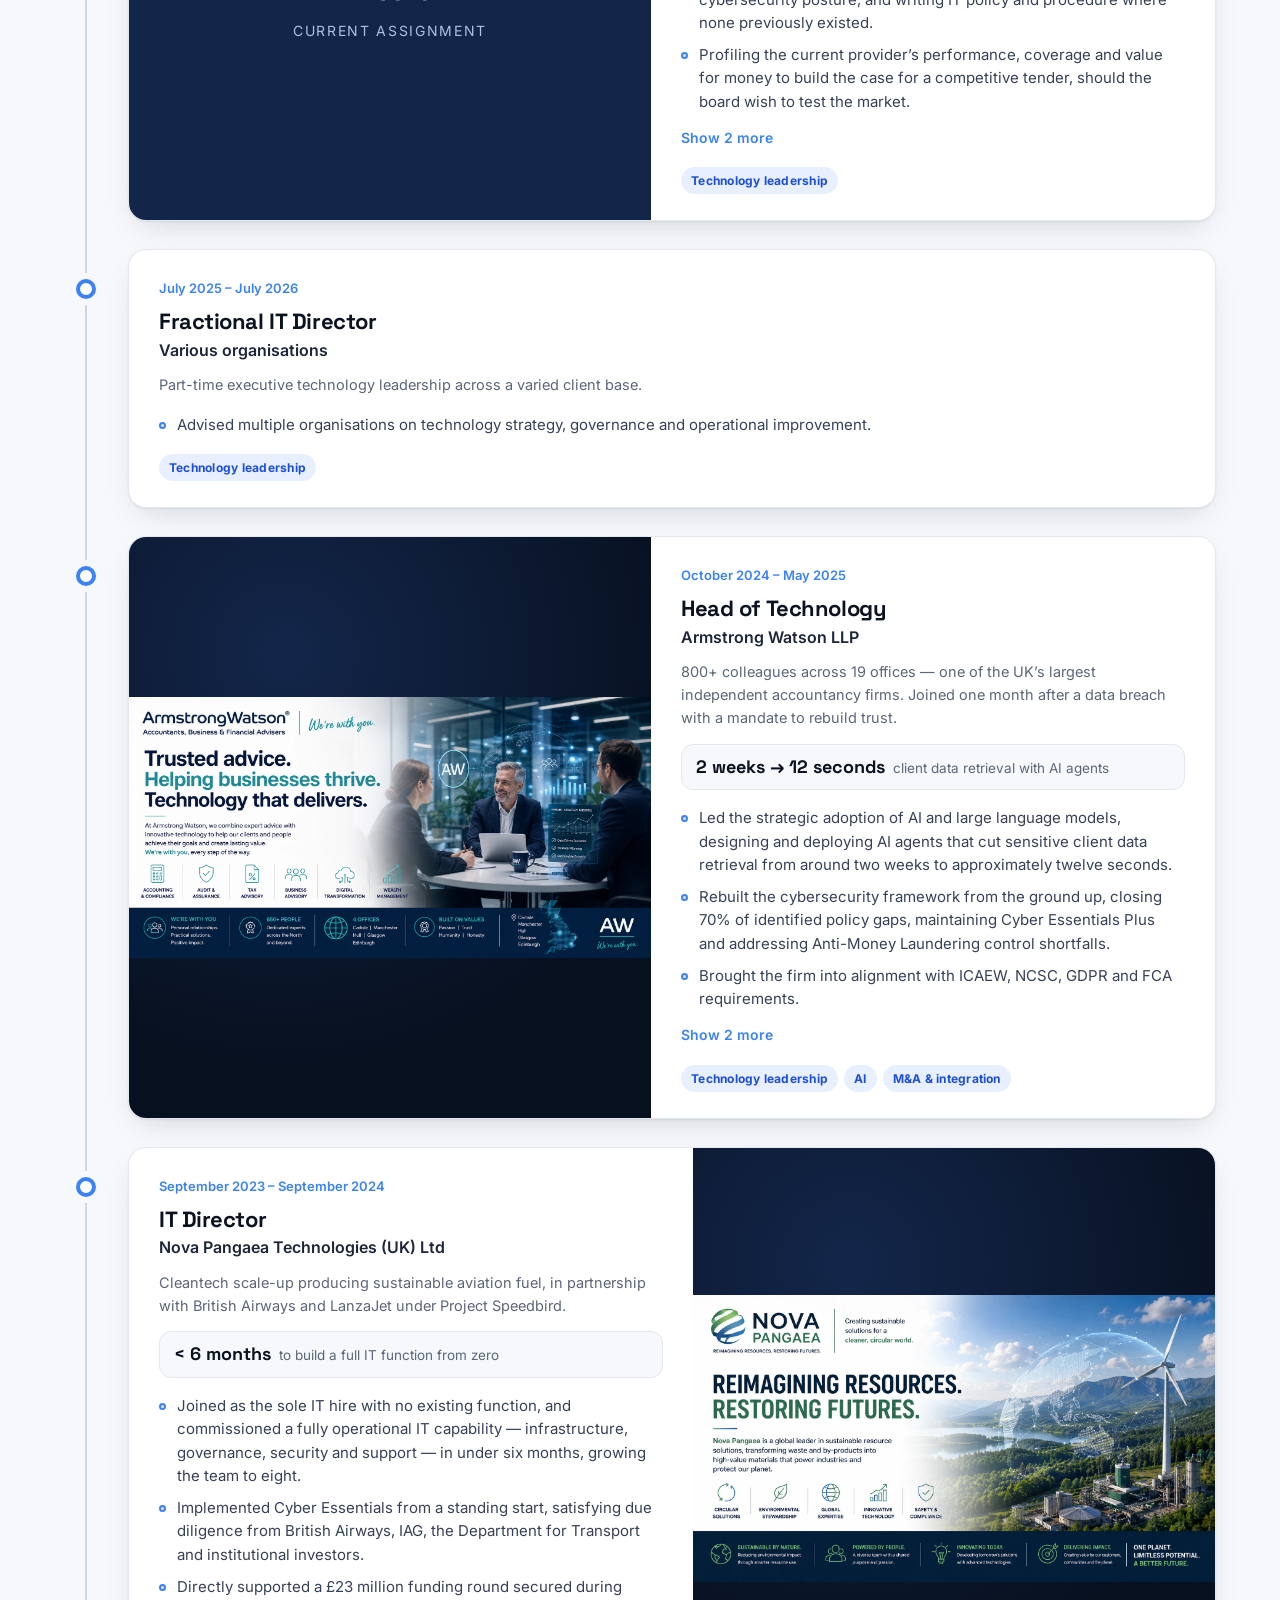
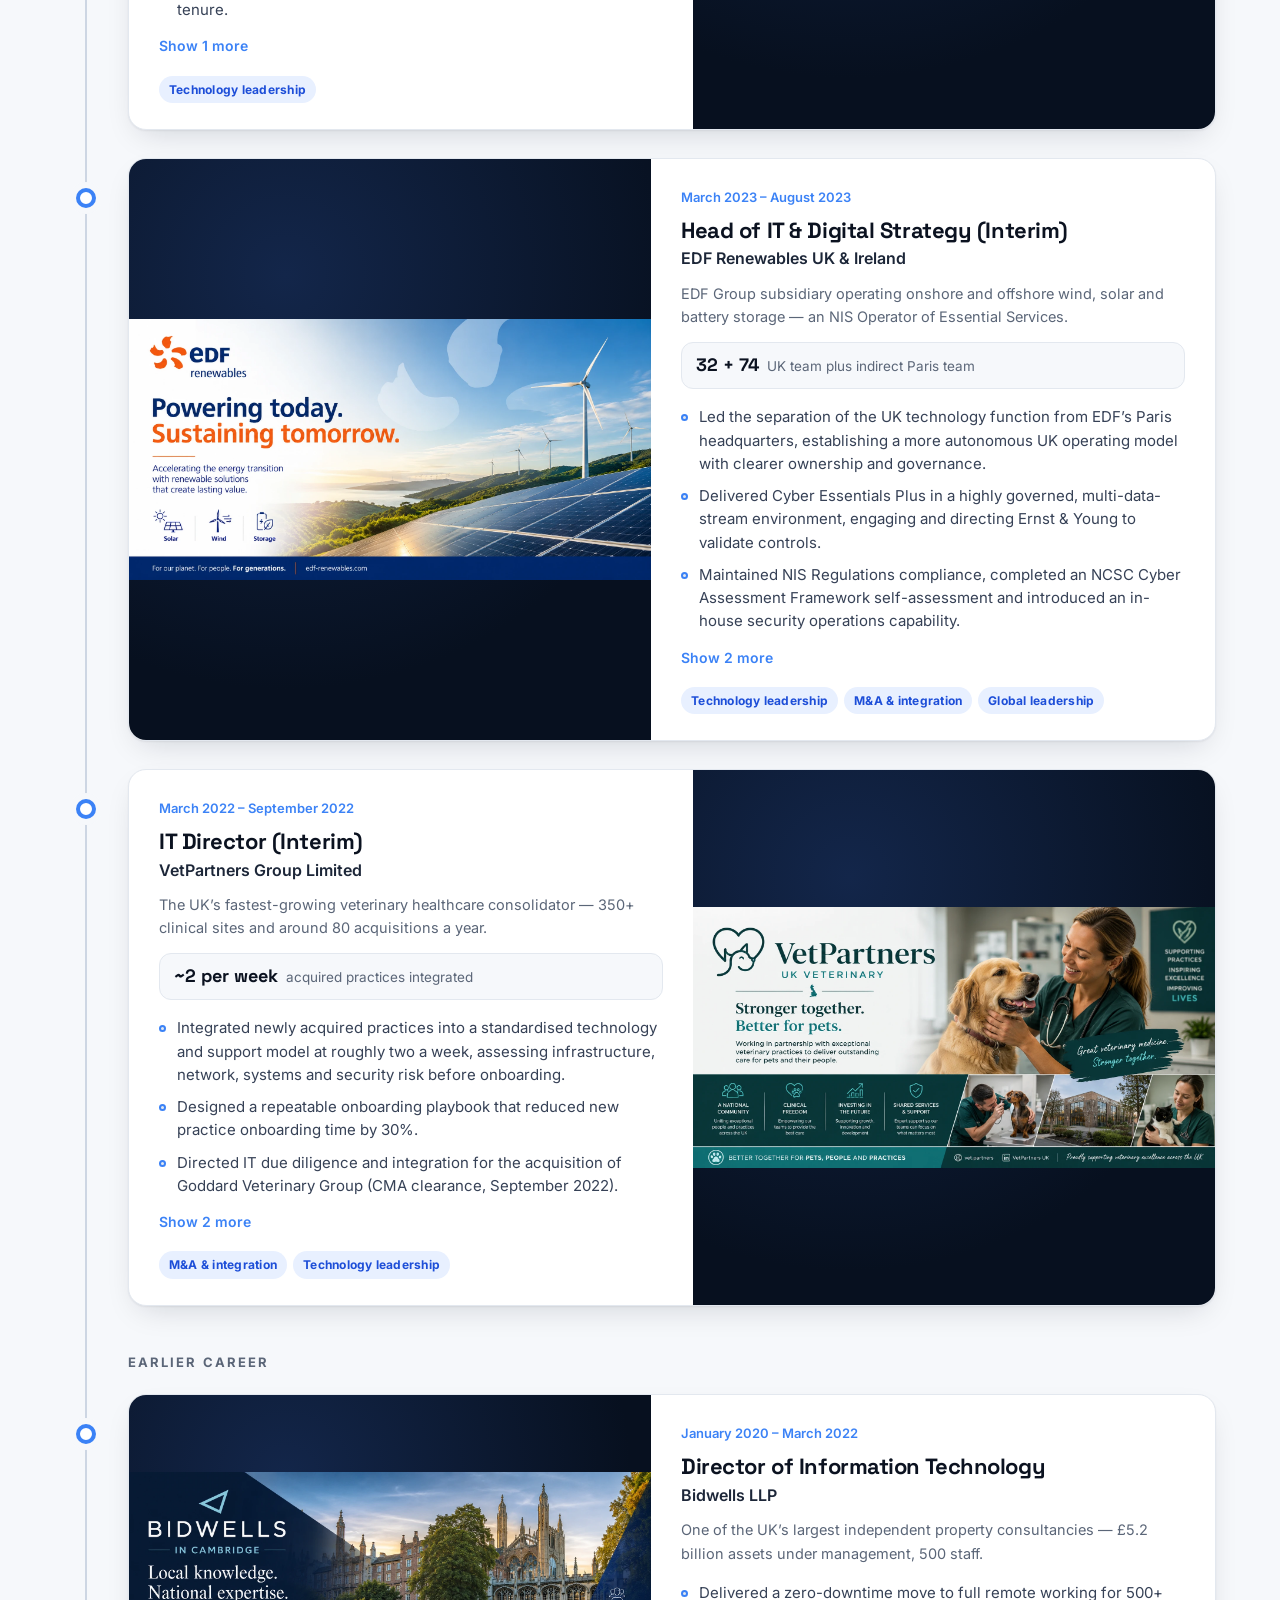
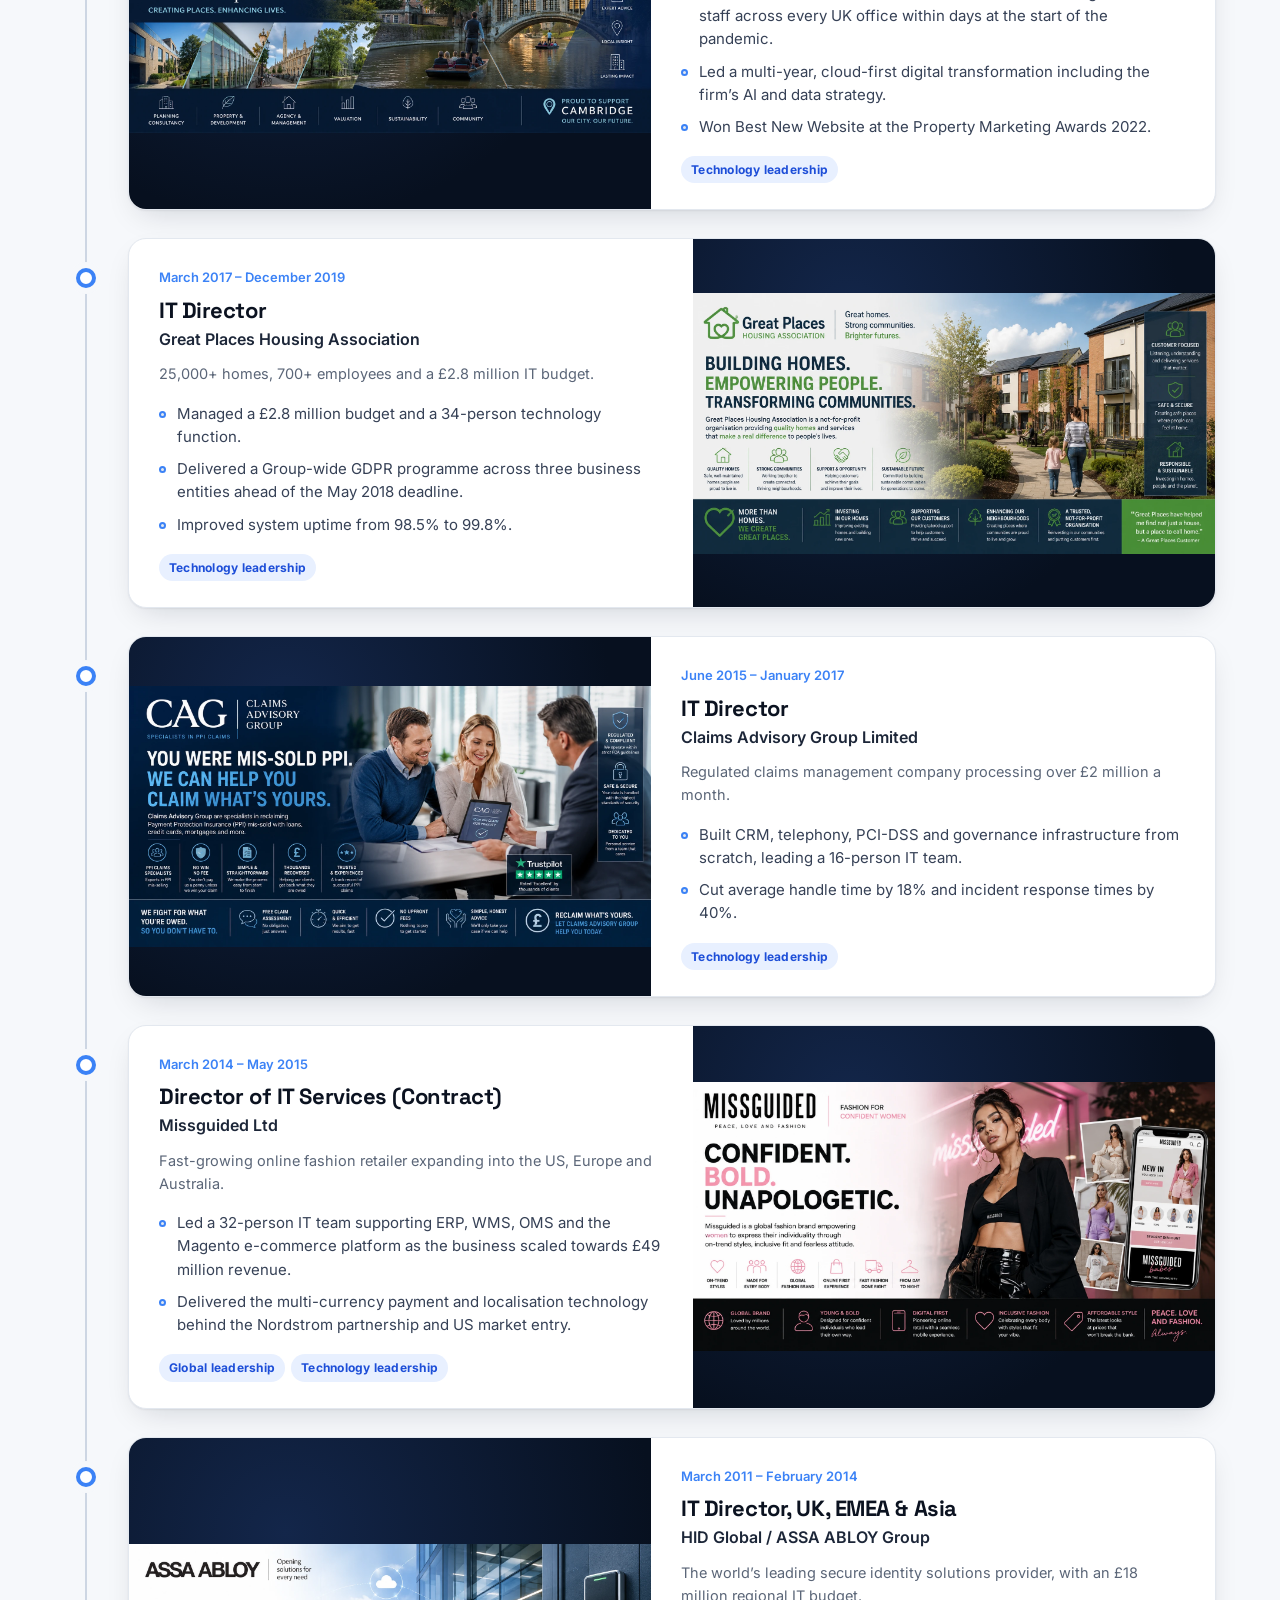
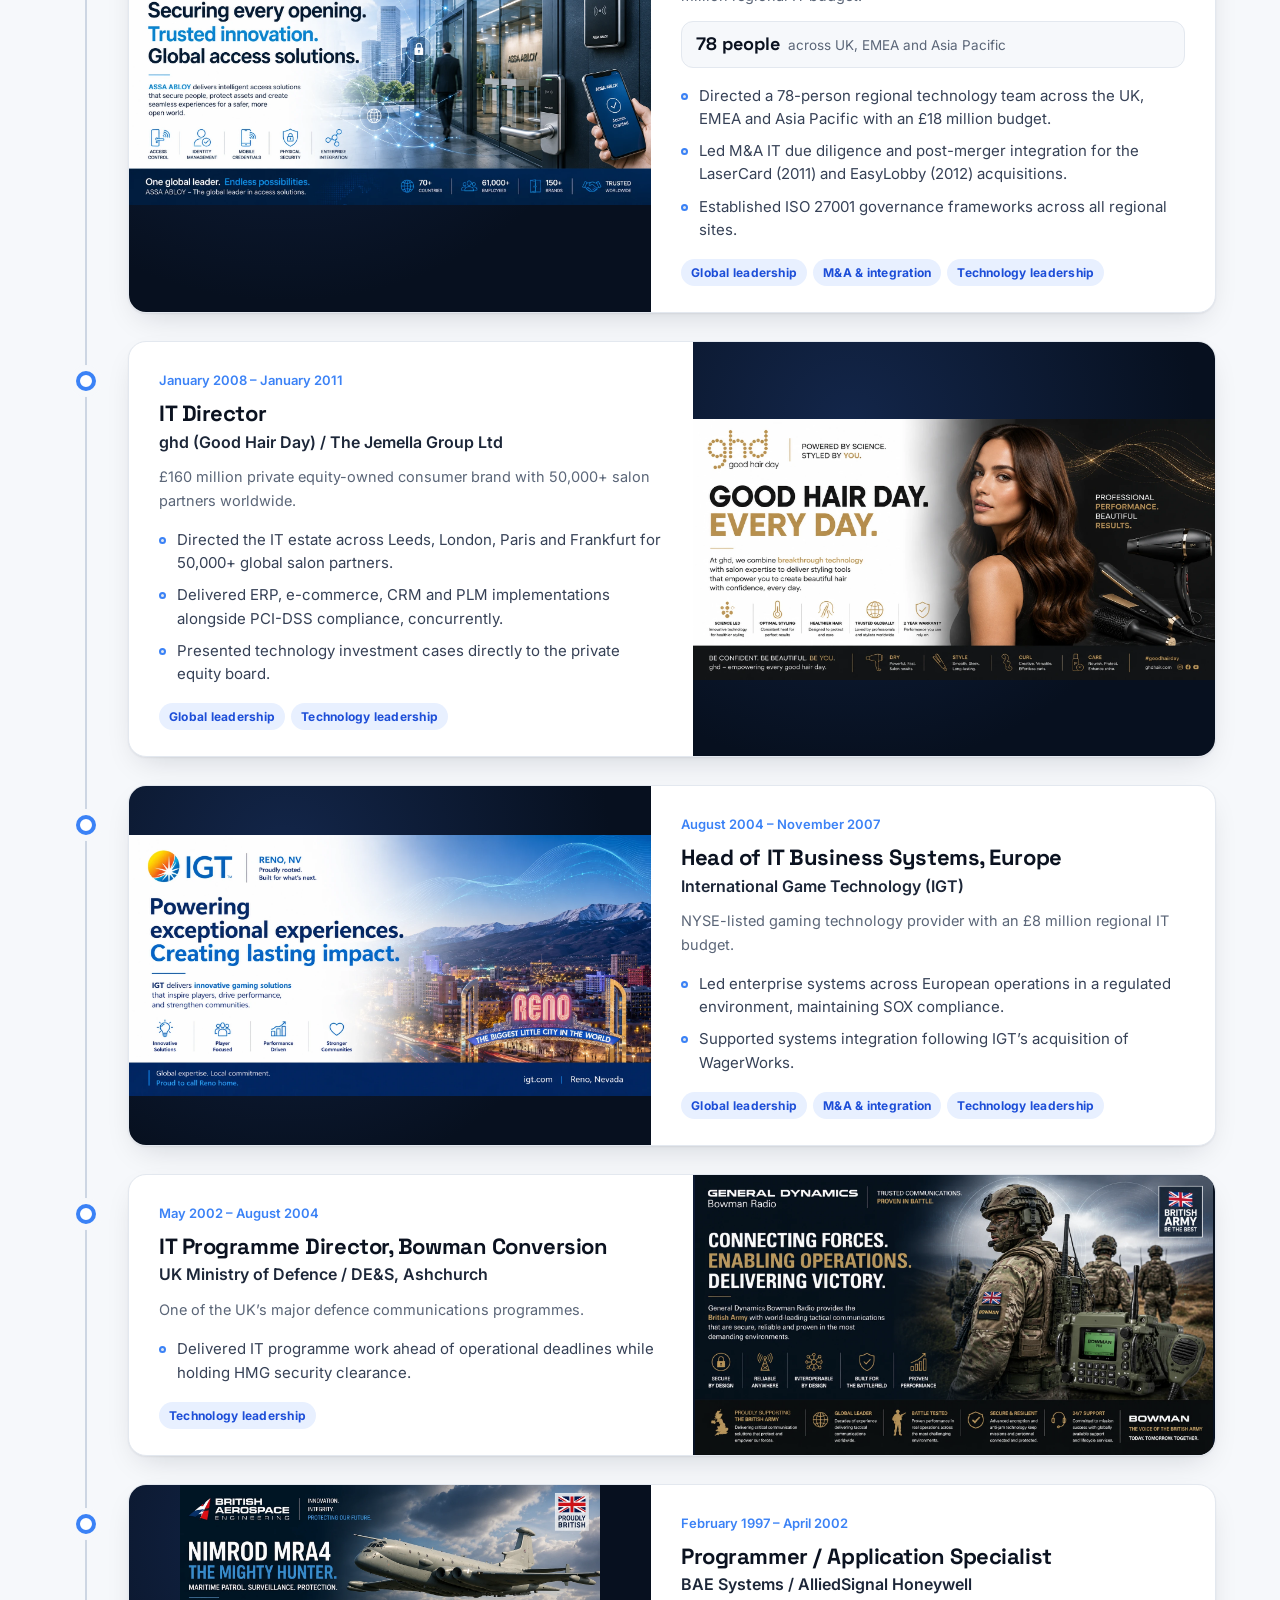
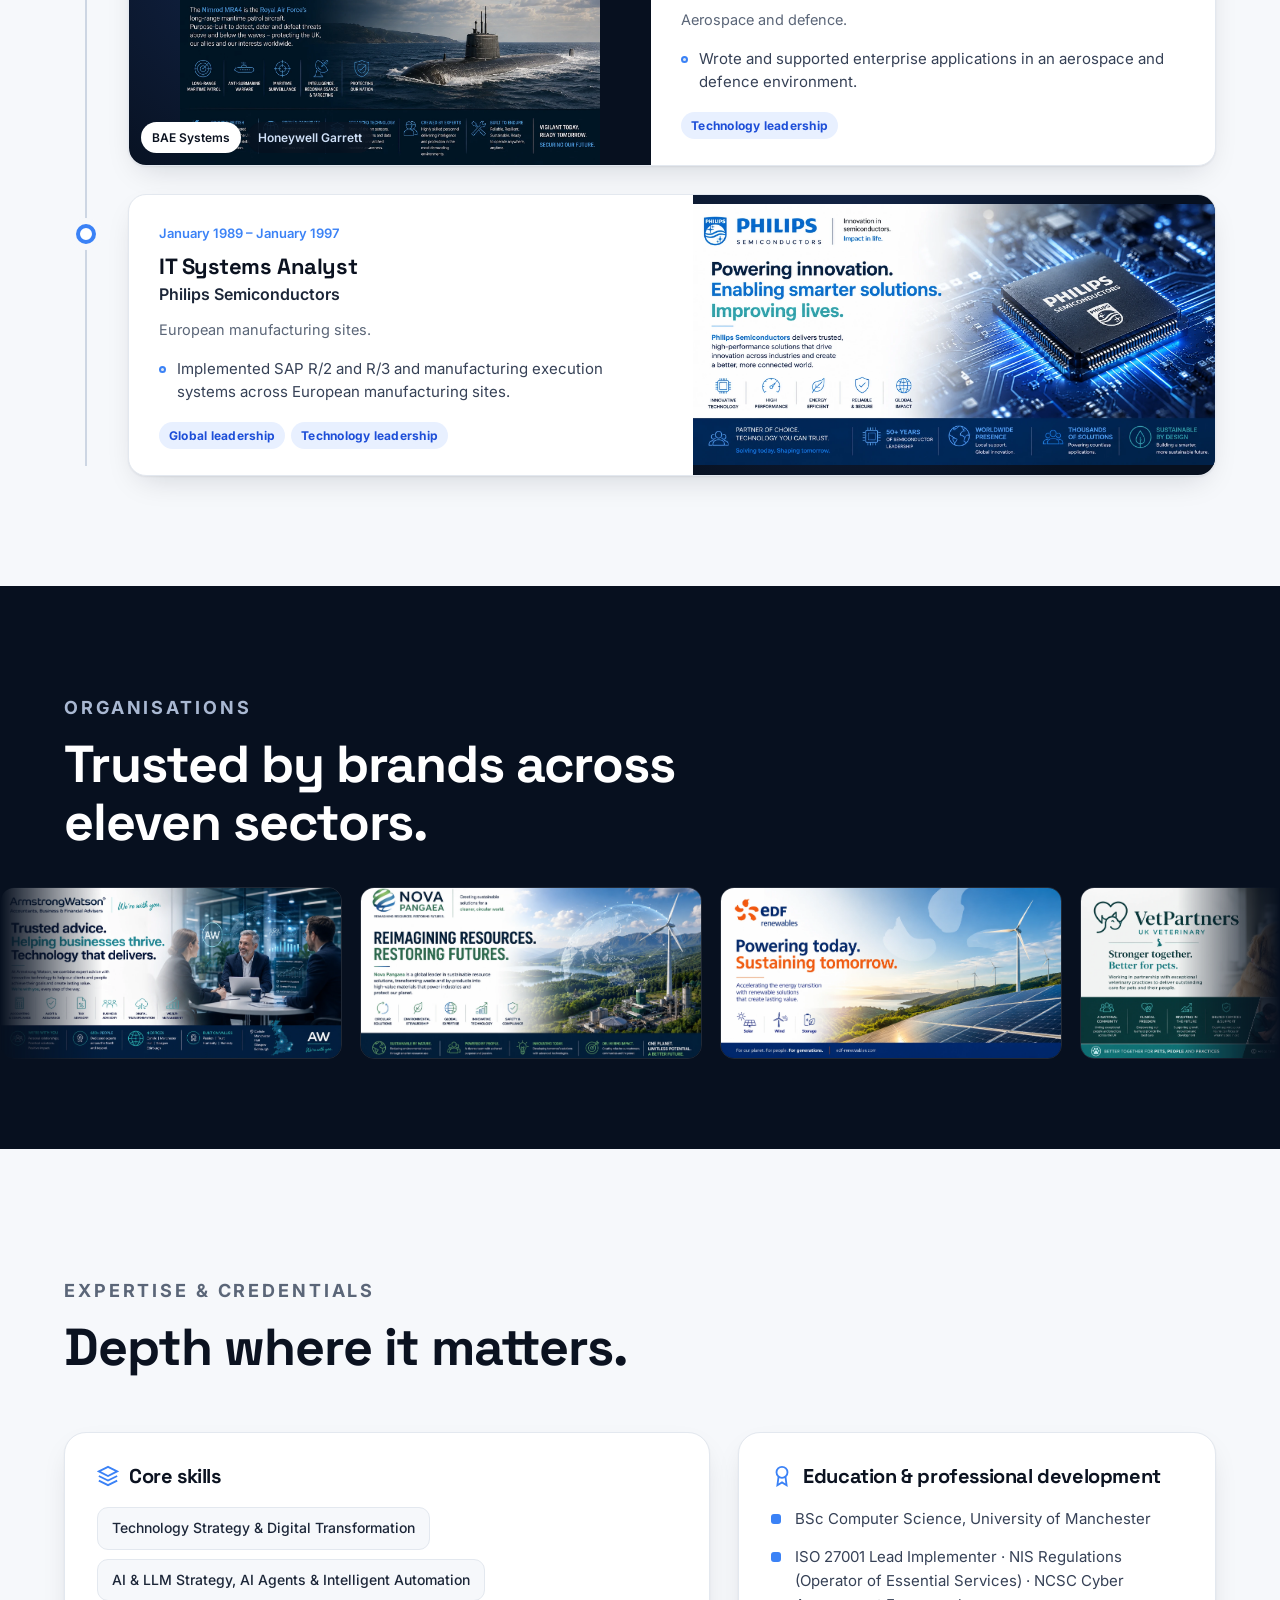
==== commit c4c97db3: "Add case studies section Co-Authored-By: Claude Opus 5.5 <noreply@anthropic.com>" ====
--- a/index.html
+++ b/index.html
@@ -30,6 +30,7 @@
       <ul class="nav-links" id="nav-links">
         <li><a href="#leadership">Leadership</a></li>
         <li><a href="#approach">Approach</a></li>
+        <li><a href="#case-studies">Case studies</a></li>
         <li><a href="#career">Career</a></li>
         <li><a href="#expertise">Expertise</a></li>
         <li><a href="/contact">Contact</a></li>
@@ -229,8 +230,21 @@
       </div>
     </section>
 
+    <!-- CASE STUDIES -->
+    <section class="section alt" id="case-studies">
+      <div class="wrap">
+        <div class="section-head reveal">
+          <p class="kicker">Case studies</p>
+          <h2>Hands-on, at pace.</h2>
+          <p>I am at my best close to the work: alongside the people who use the systems, on site with practice managers and clinical teams, and hands-on with the detail. These are short, intense projects measured in weeks and months, not years, where systems were consolidated and brought live while the business kept running.</p>
+        </div>
+        <div class="case-tabs reveal" role="tablist" aria-label="Case studies"></div>
+        <div class="case-panels"></div>
+      </div>
+    </section>
+
     <!-- AI SPOTLIGHT -->
-    <section class="section alt" id="ai">
+    <section class="section" id="ai">
       <div class="wrap spotlight">
         <div class="reveal">
           <p class="kicker">Spotlight · Armstrong Watson</p>
@@ -333,7 +347,7 @@
       <div class="footer-grid">
         <a class="logo" href="/"><span class="logo-mark">RP</span><span>Richard Priest<small>CIO · IT Director</small></span></a>
         <div class="footer-links">
-          <a href="#leadership">Leadership</a><a href="#approach">Approach</a><a href="#career">Career</a><a href="#expertise">Expertise</a>
+          <a href="#leadership">Leadership</a><a href="#approach">Approach</a><a href="#case-studies">Case studies</a><a href="#career">Career</a><a href="#expertise">Expertise</a>
           <a href="/contact">Contact</a><a href="mailto:RichardPriest19@gmail.com">RichardPriest19@gmail.com</a>
           <a href="https://www.linkedin.com/in/richardpriest" target="_blank" rel="noopener">LinkedIn</a>
         </div>
--- a/css/site.css
+++ b/css/site.css
@@ -579,3 +579,53 @@
   .challenge { padding: 24px 20px 22px; }
   .roadmap { padding: 28px 20px; }
 }
+
+/* ---------- case studies ---------- */
+.case-tabs { display: flex; flex-wrap: wrap; gap: 10px; margin-bottom: 26px; }
+.case-tab {
+  display: flex; flex-direction: column; align-items: flex-start; gap: 2px; text-align: left;
+  padding: 12px 18px; border-radius: 14px; border: 1px solid var(--line); background: #fff; color: var(--ink-2);
+  transition: border-color .2s, background .2s, color .2s;
+}
+.case-tab small { font-size: 12px; color: var(--muted); font-weight: 500; }
+.case-tab b { font-family: var(--font-head); font-size: 15.5px; }
+.case-tab:hover { border-color: var(--accent); }
+.case-tab[aria-selected="true"] { background: var(--navy); border-color: var(--navy); color: #fff; }
+.case-tab[aria-selected="true"] small { color: var(--accent-light); }
+
+.case { display: grid; grid-template-columns: minmax(0, 1.15fr) minmax(0, .85fr); border-radius: 24px; overflow: hidden; background: #fff; border: 1px solid var(--line); box-shadow: var(--shadow); }
+.case[hidden] { display: none; }
+.case-main { padding: 36px 38px; }
+.case-meta { display: flex; flex-wrap: wrap; gap: 8px; }
+.case-chip { display: inline-flex; align-items: center; gap: 6px; padding: 6px 12px; border-radius: 99px; background: var(--paper); border: 1px solid var(--line); font-size: 13px; font-weight: 600; color: var(--ink-2); }
+.case-chip.pace { background: #e8f0ff; border-color: #cfe0ff; color: #1d4ed8; }
+.case-chip svg { width: 15px; height: 15px; }
+.case-main h3 { margin-top: 16px; font-size: 28px; }
+.case-main h3 span { display: block; margin-top: 4px; font-size: 16px; font-family: var(--font-body); font-weight: 600; color: var(--muted); letter-spacing: 0; }
+.case-label { margin-top: 24px; font-size: 12px; font-weight: 700; letter-spacing: .14em; text-transform: uppercase; color: var(--accent); }
+.case-situation { margin-top: 8px; font-size: 16px; color: #364156; }
+.case-did { list-style: none; margin: 10px 0 0; padding: 0; display: grid; gap: 10px; }
+.case-did li { position: relative; padding-left: 28px; font-size: 15px; color: #364156; }
+.case-did li::before { content: ""; position: absolute; left: 0; top: 3px; width: 18px; height: 18px; border-radius: 6px; background: #e8f0ff url("data:image/svg+xml,%3Csvg xmlns='http://www.w3.org/2000/svg' viewBox='0 0 24 24' fill='none' stroke='%232563eb' stroke-width='3' stroke-linecap='round' stroke-linejoin='round'%3E%3Cpath d='m6 12 4 4 8-8'/%3E%3C/svg%3E") center / 12px no-repeat; }
+.case-people { display: flex; flex-wrap: wrap; gap: 8px; margin-top: 10px; }
+.case-people span { padding: 7px 12px; border-radius: 10px; background: var(--paper); border: 1px solid var(--line); font-size: 13.5px; color: var(--ink-2); }
+
+.case-side { position: relative; display: flex; flex-direction: column; background: var(--navy); color: #fff; }
+.case-side img { width: 100%; aspect-ratio: 2 / 1; object-fit: cover; object-position: left center; opacity: .95; }
+.case-results { display: grid; grid-template-columns: 1fr 1fr; gap: 1px; background: rgba(255, 255, 255, .08); }
+.case-result { padding: 22px 22px; background: var(--navy); }
+.case-result b { display: block; font-family: var(--font-head); font-size: 30px; letter-spacing: -.02em; color: #fff; }
+.case-result span { display: block; margin-top: 2px; font-size: 13.5px; color: #a9b8d2; line-height: 1.4; }
+.case-voice { margin: 0; padding: 24px 24px 28px; font-size: 15px; line-height: 1.65; color: #dbe6f7; border-top: 1px solid rgba(255, 255, 255, .08); }
+.case-voice::before { content: "\201C"; display: block; font-family: Georgia, serif; font-size: 44px; line-height: .6; color: var(--accent-light); margin-bottom: 6px; }
+
+/* Visible marker for details still to be confirmed (never published). */
+.tbc { background: #fff4d6; color: #92400e; border-radius: 4px; padding: 0 4px; font-weight: 600; }
+.case-side .tbc { background: rgba(251, 191, 36, .18); color: #fcd34d; }
+
+@media (max-width: 900px) {
+  .case { grid-template-columns: 1fr; }
+  .case-main { padding: 28px 22px; }
+}
+.case-followup { margin-top: 18px; padding: 14px 16px; border-radius: 12px; background: #f1f6ff; border-left: 3px solid var(--accent); font-size: 14.5px; color: #364156; }
+.case-followup b { display: block; margin-bottom: 4px; font-size: 12px; letter-spacing: .12em; text-transform: uppercase; color: var(--accent); }
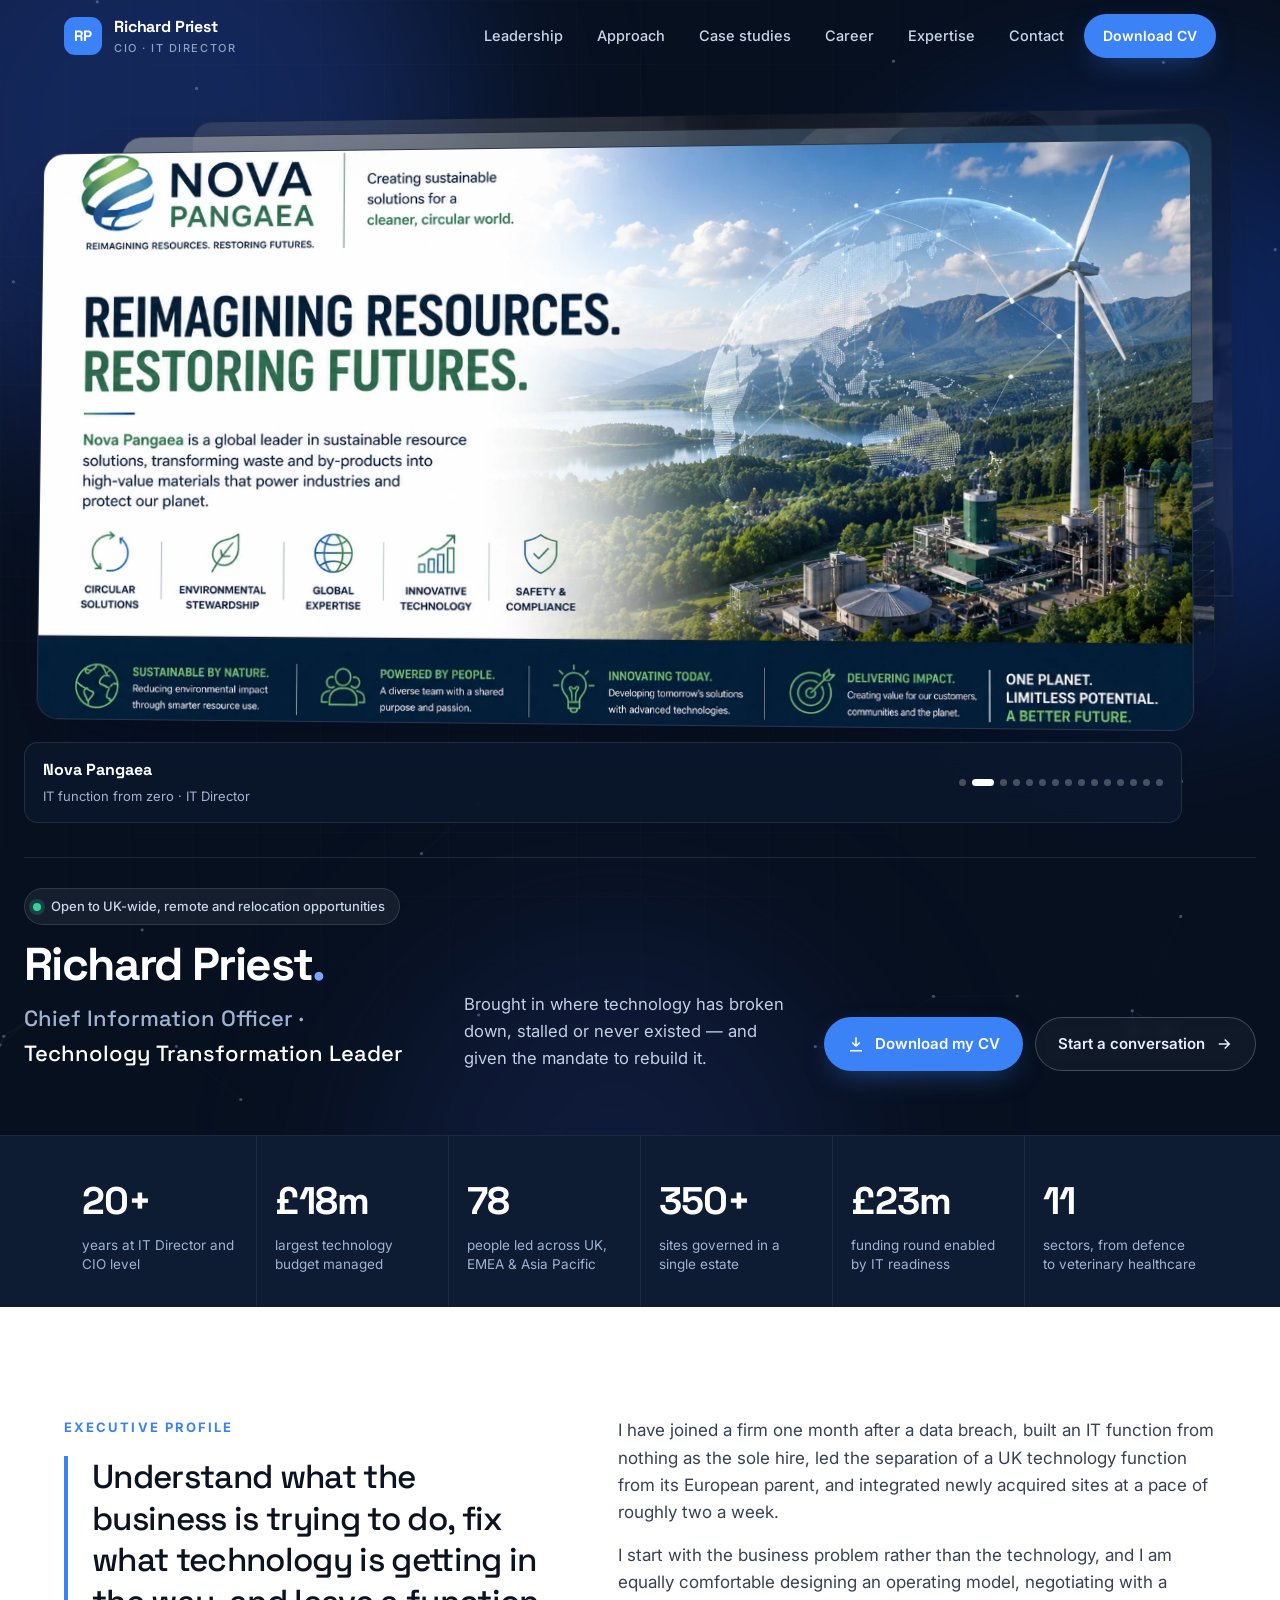
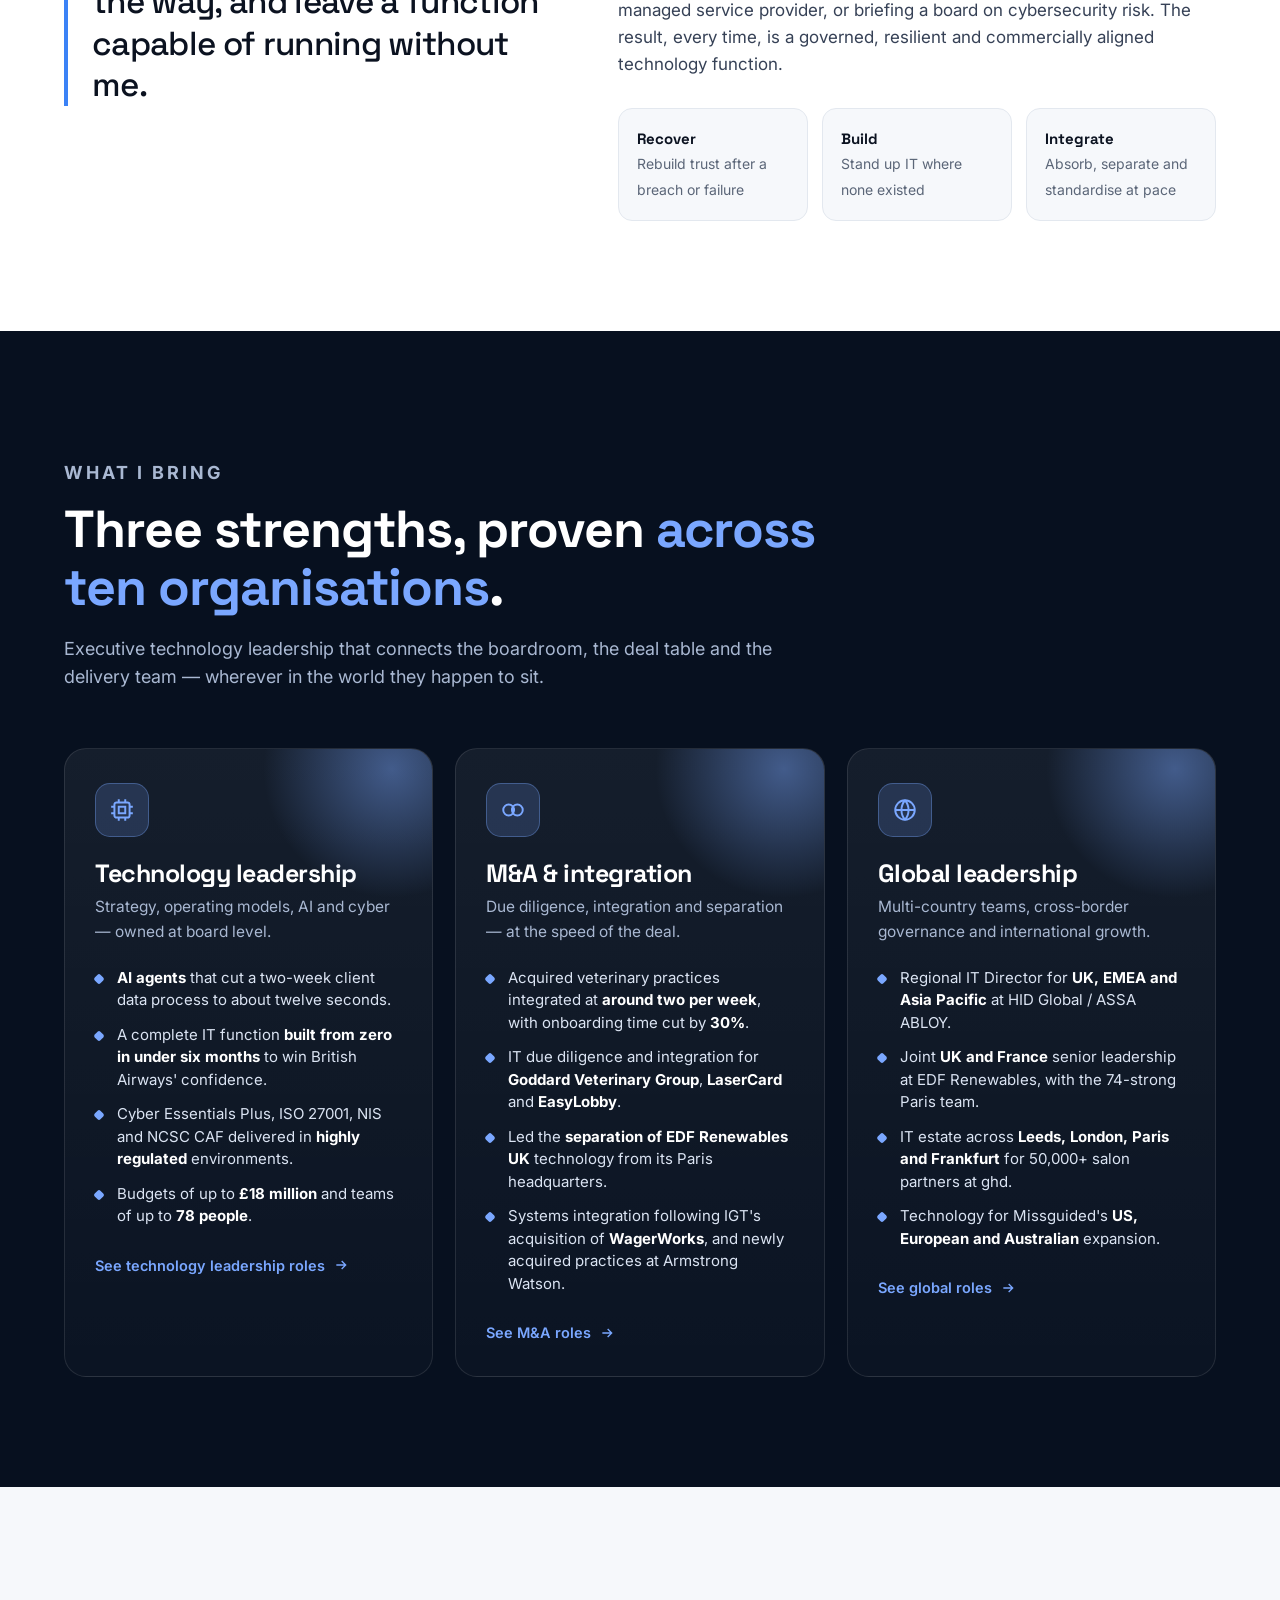
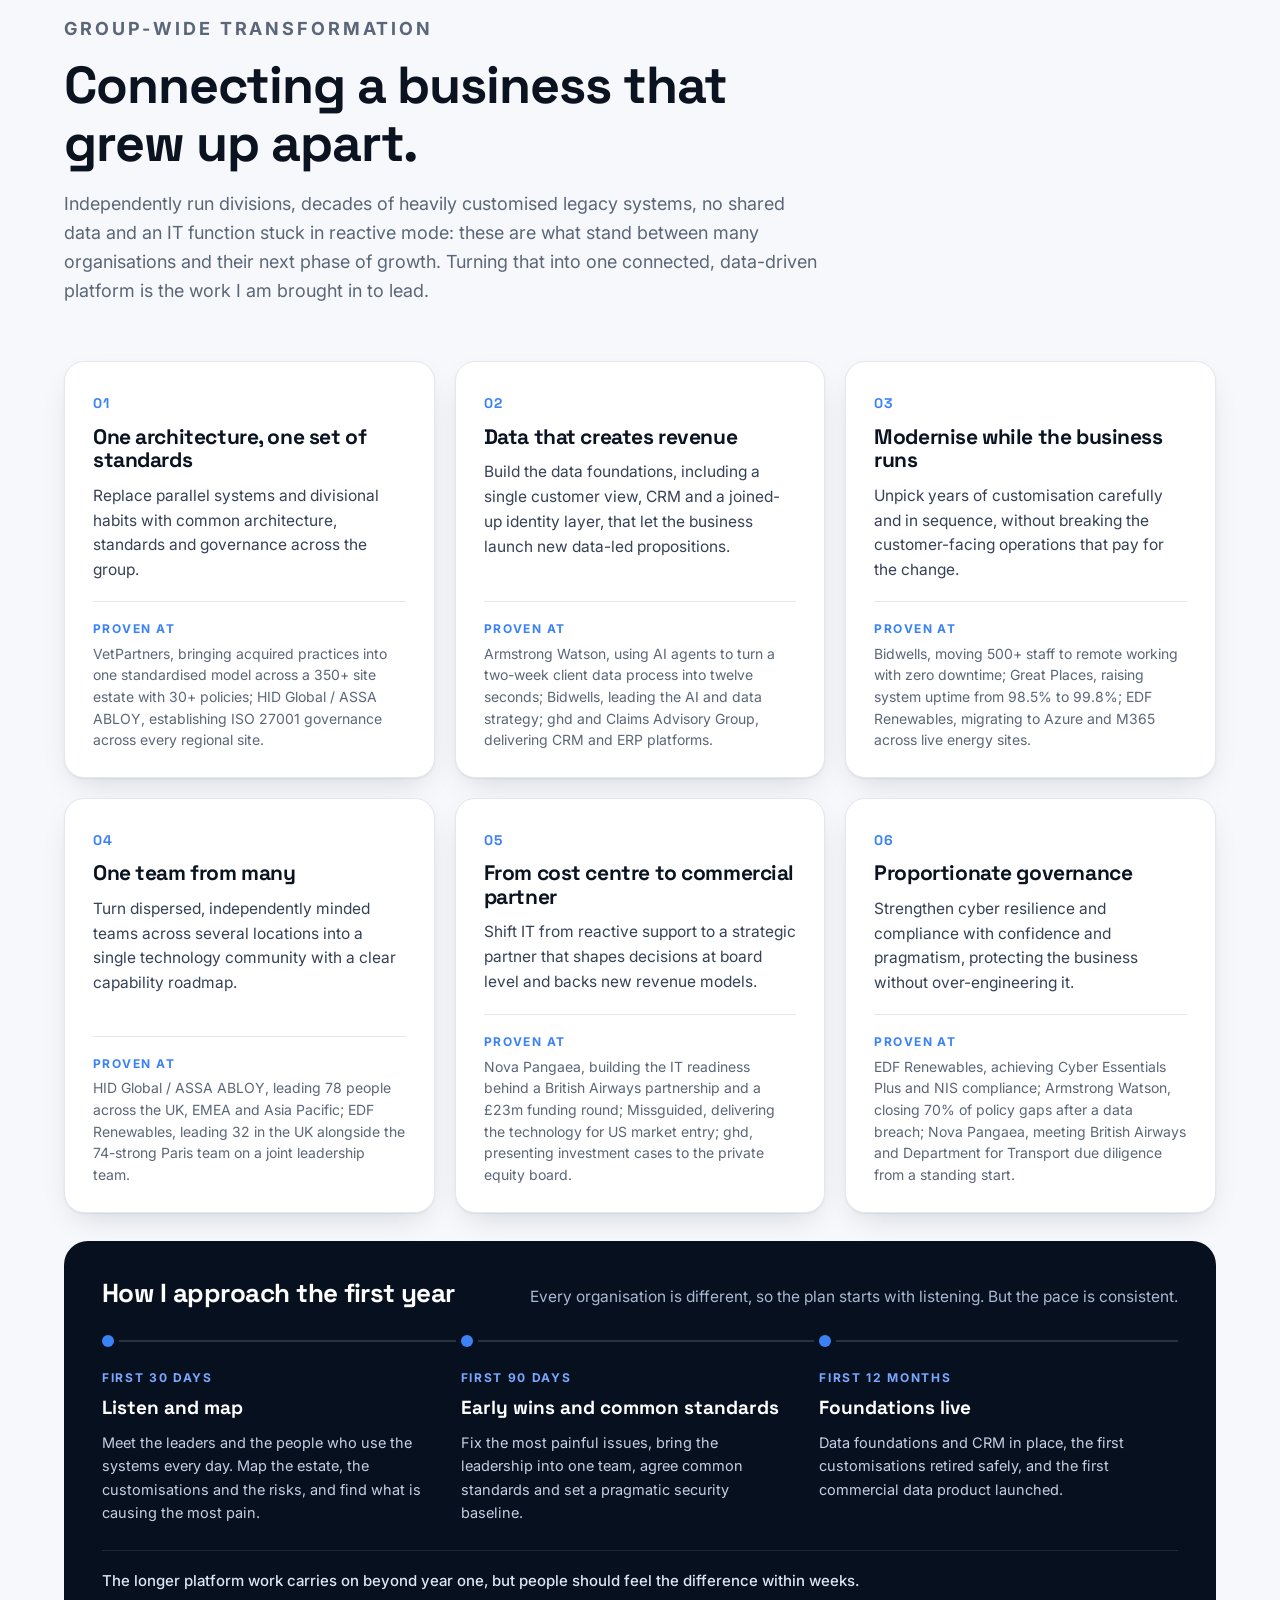
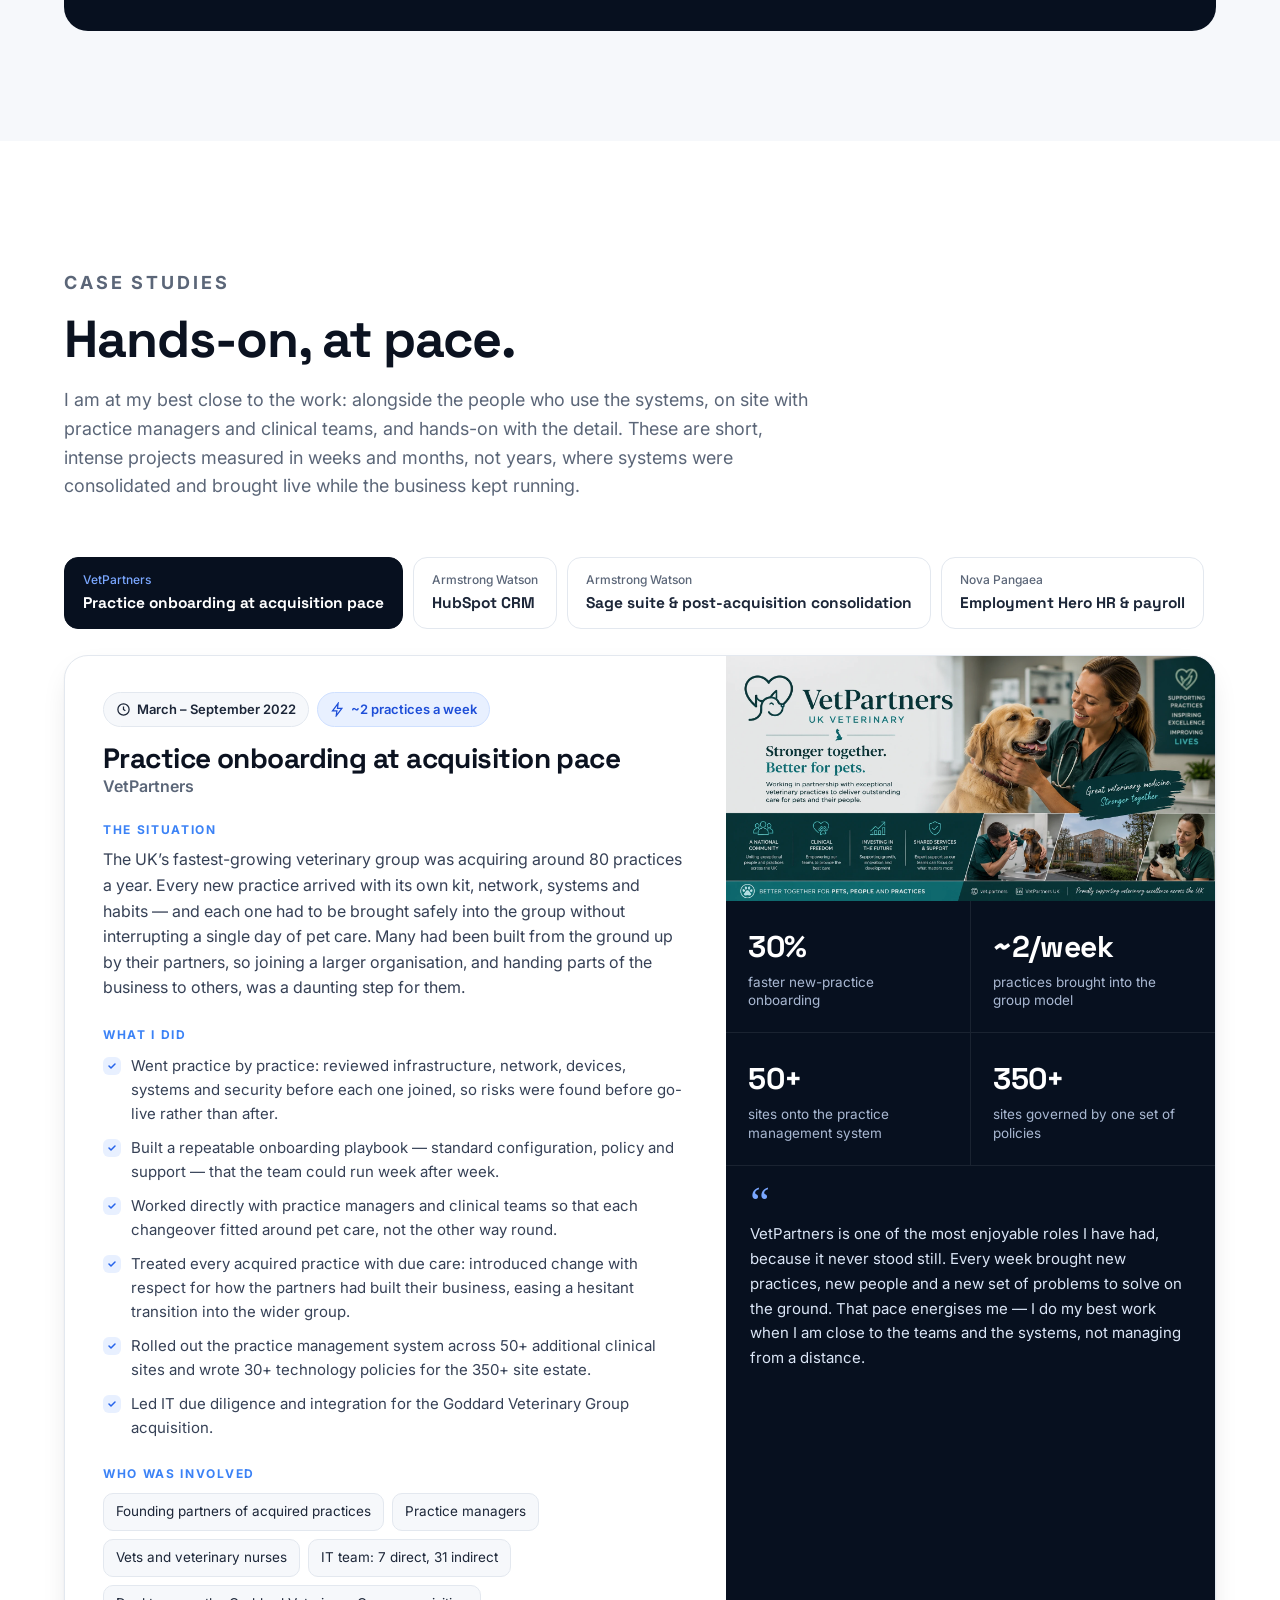
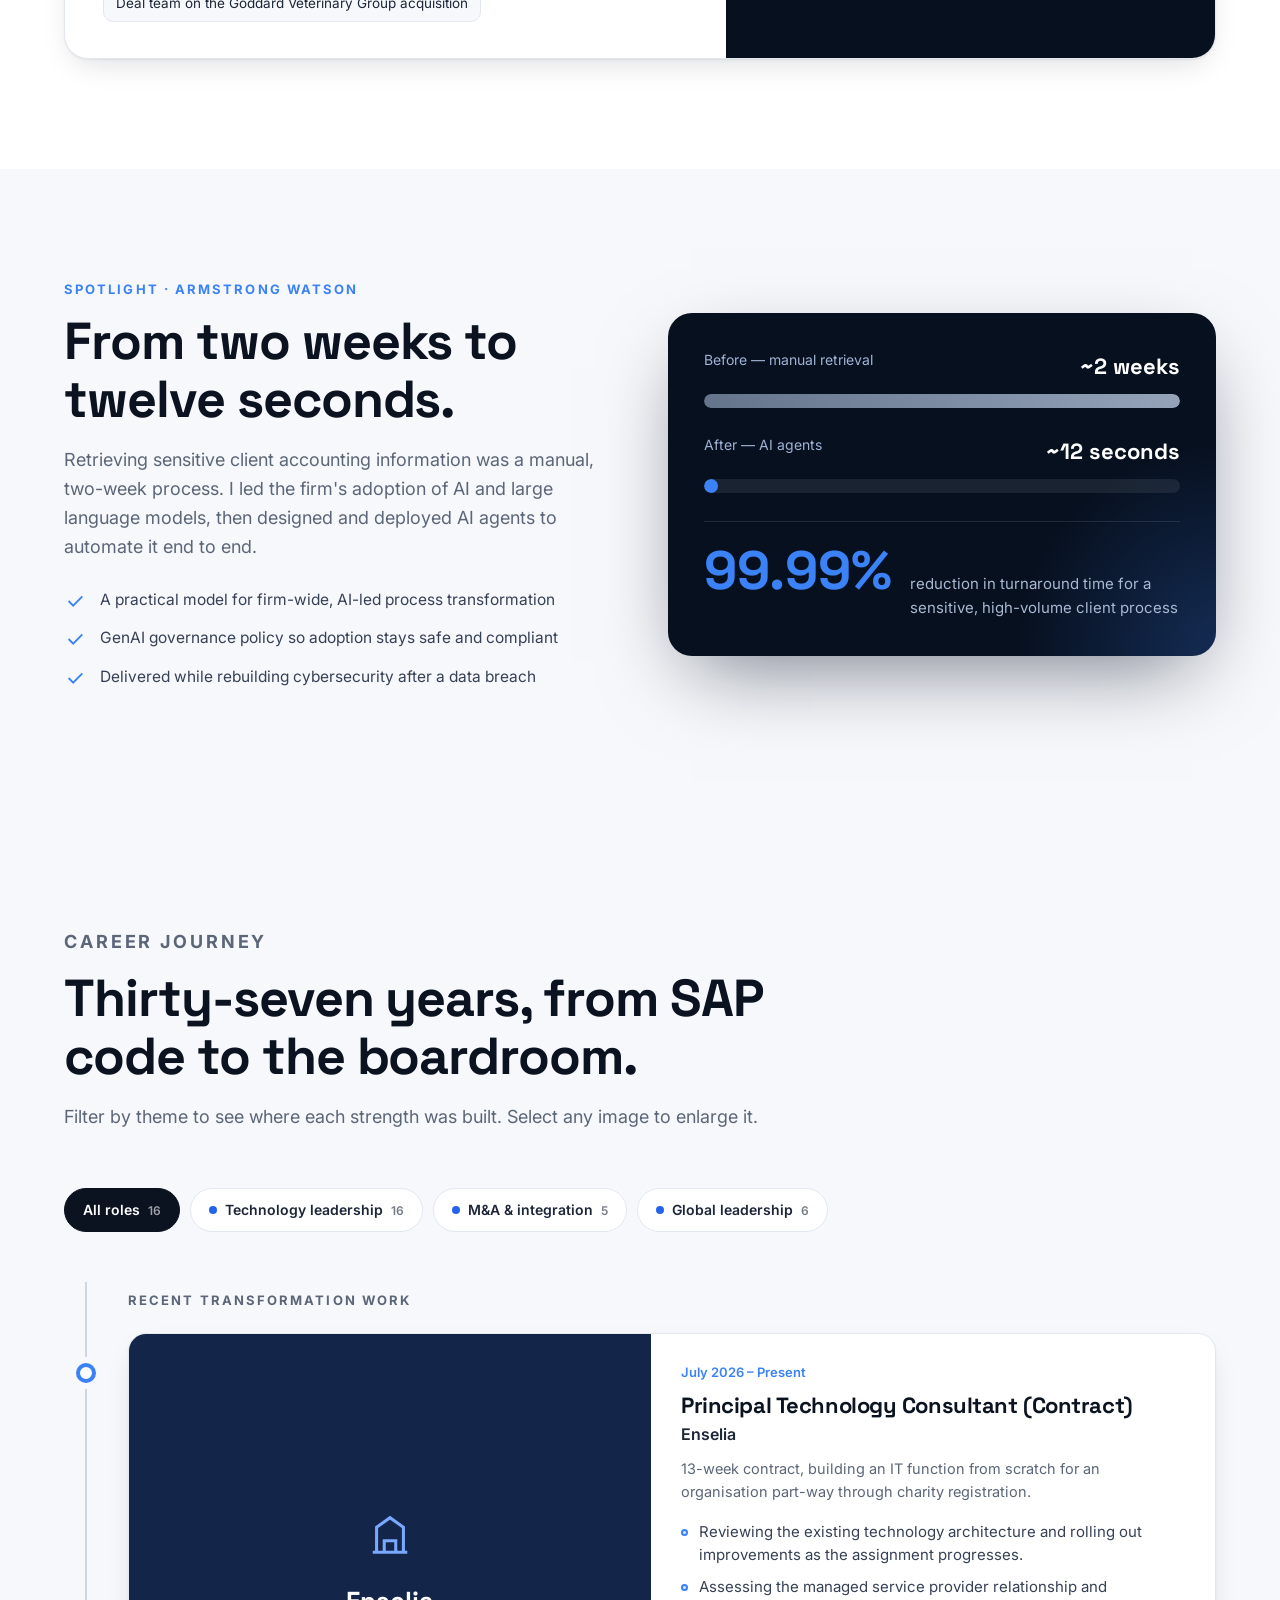
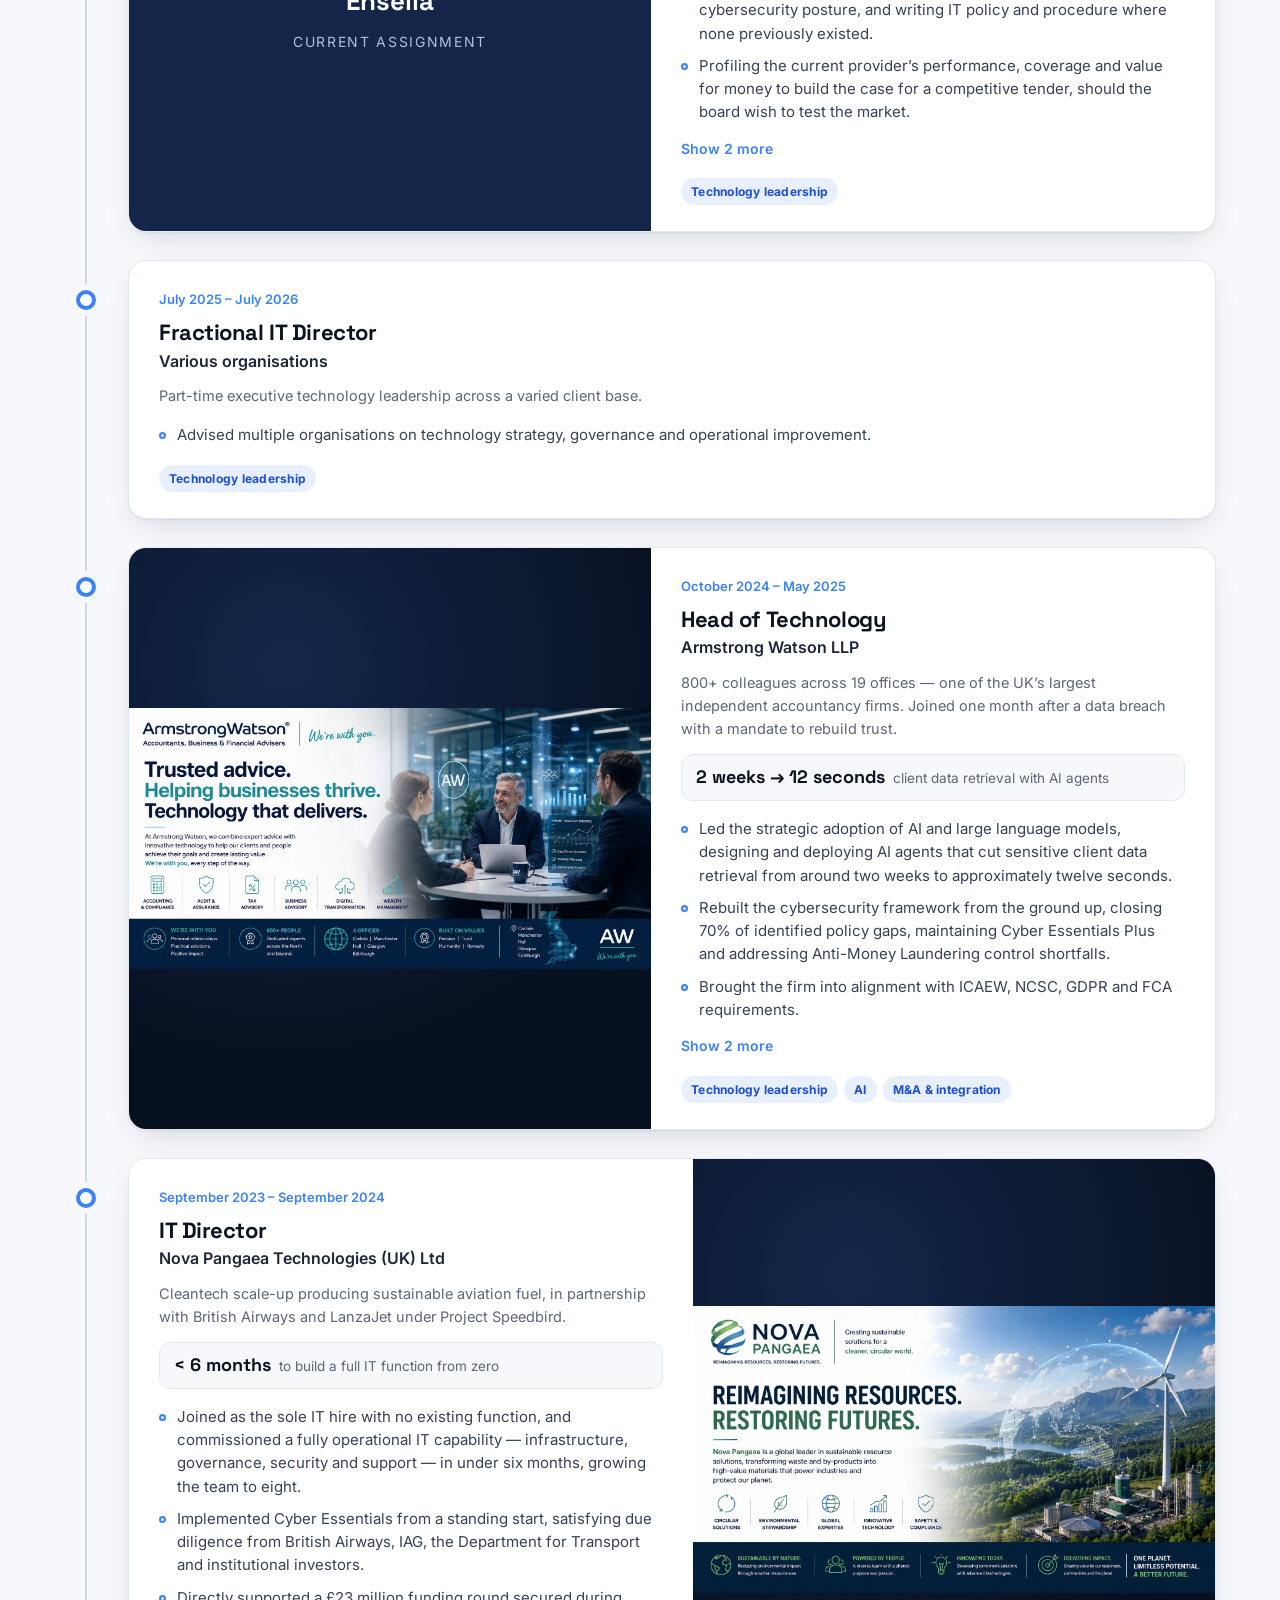
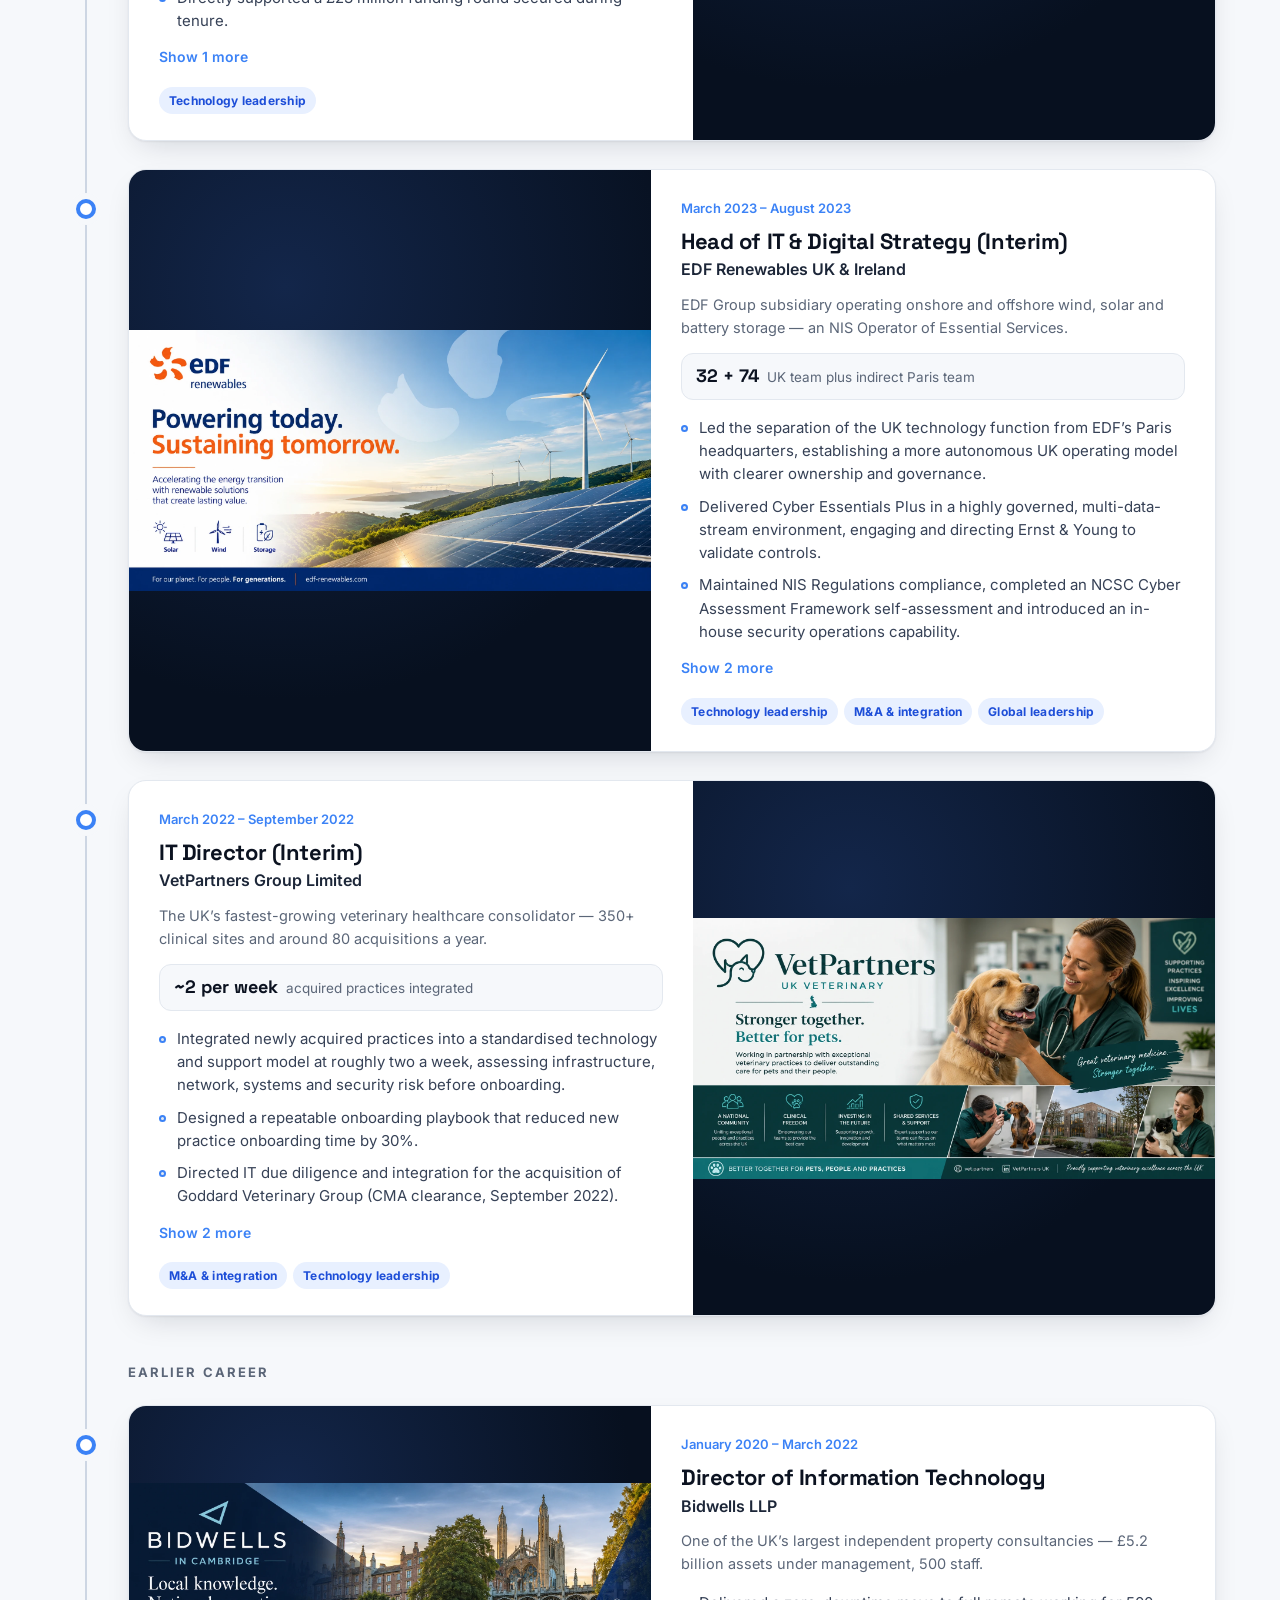
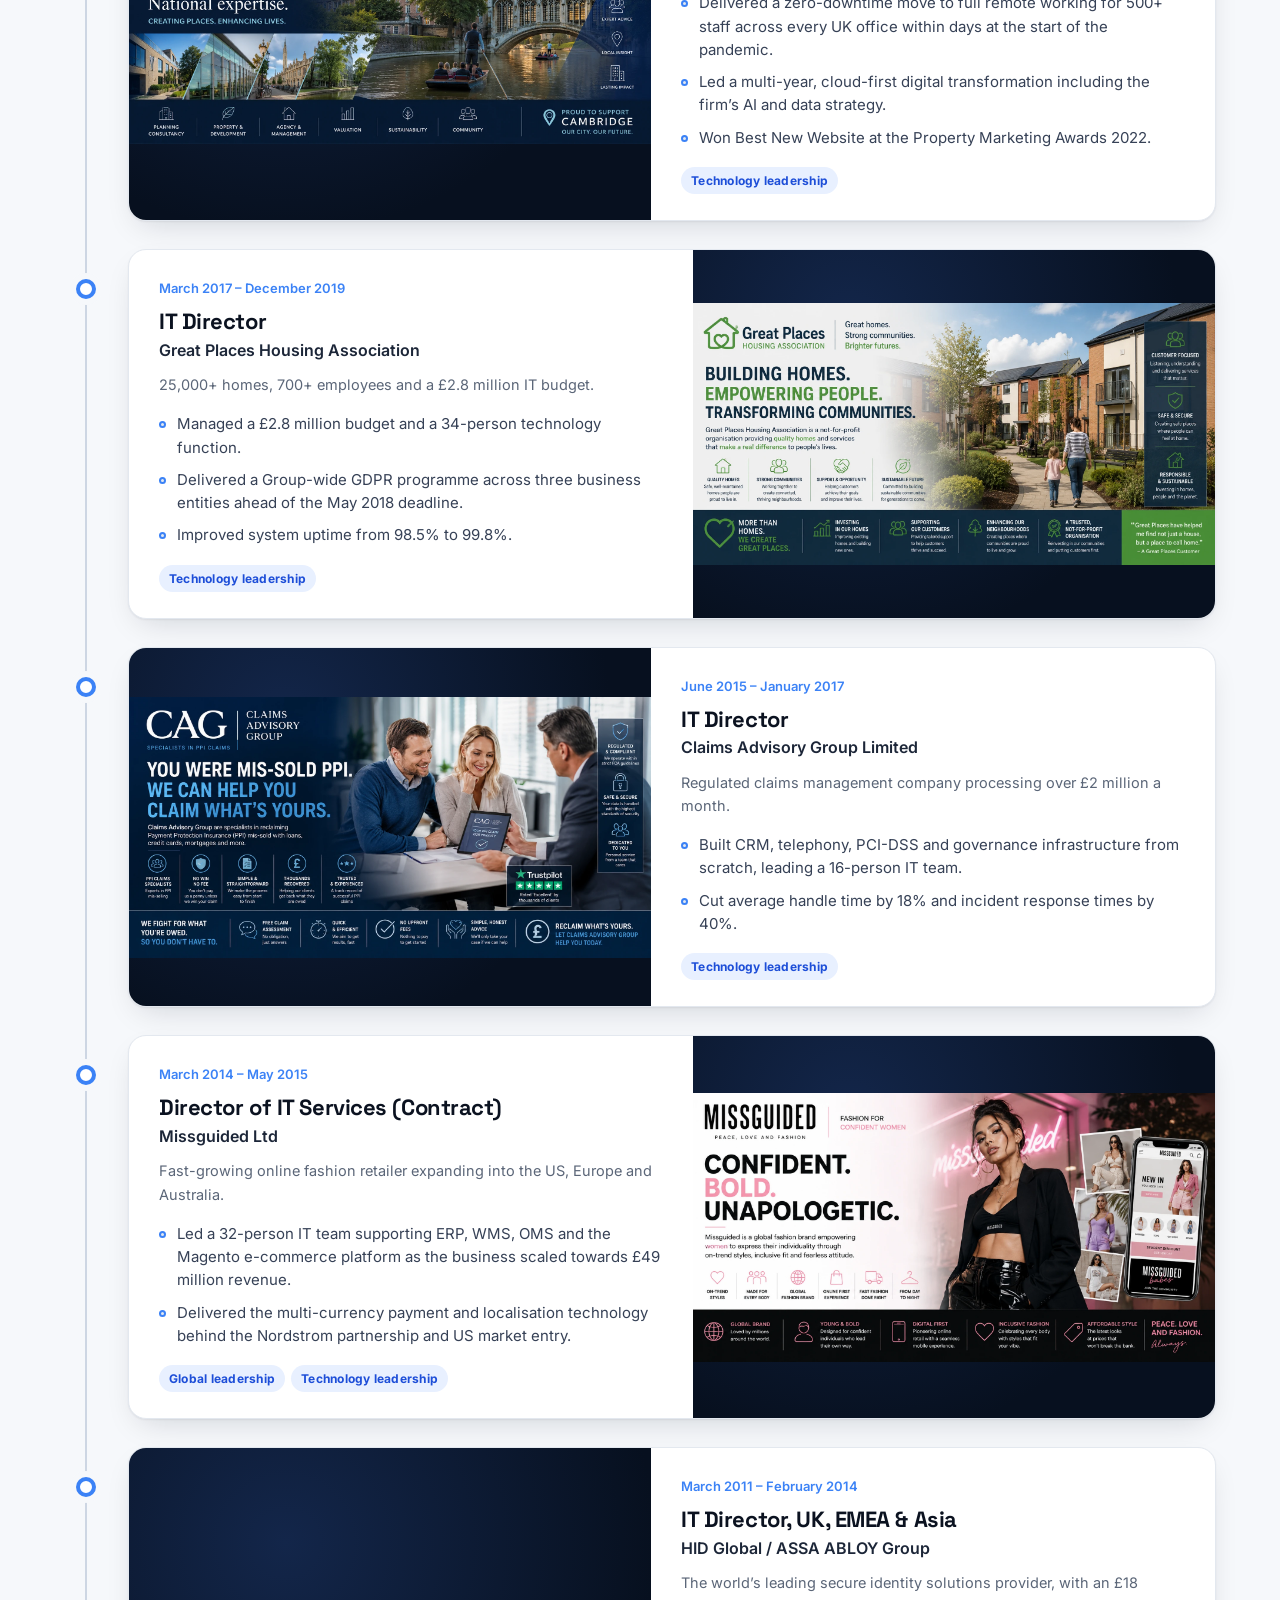
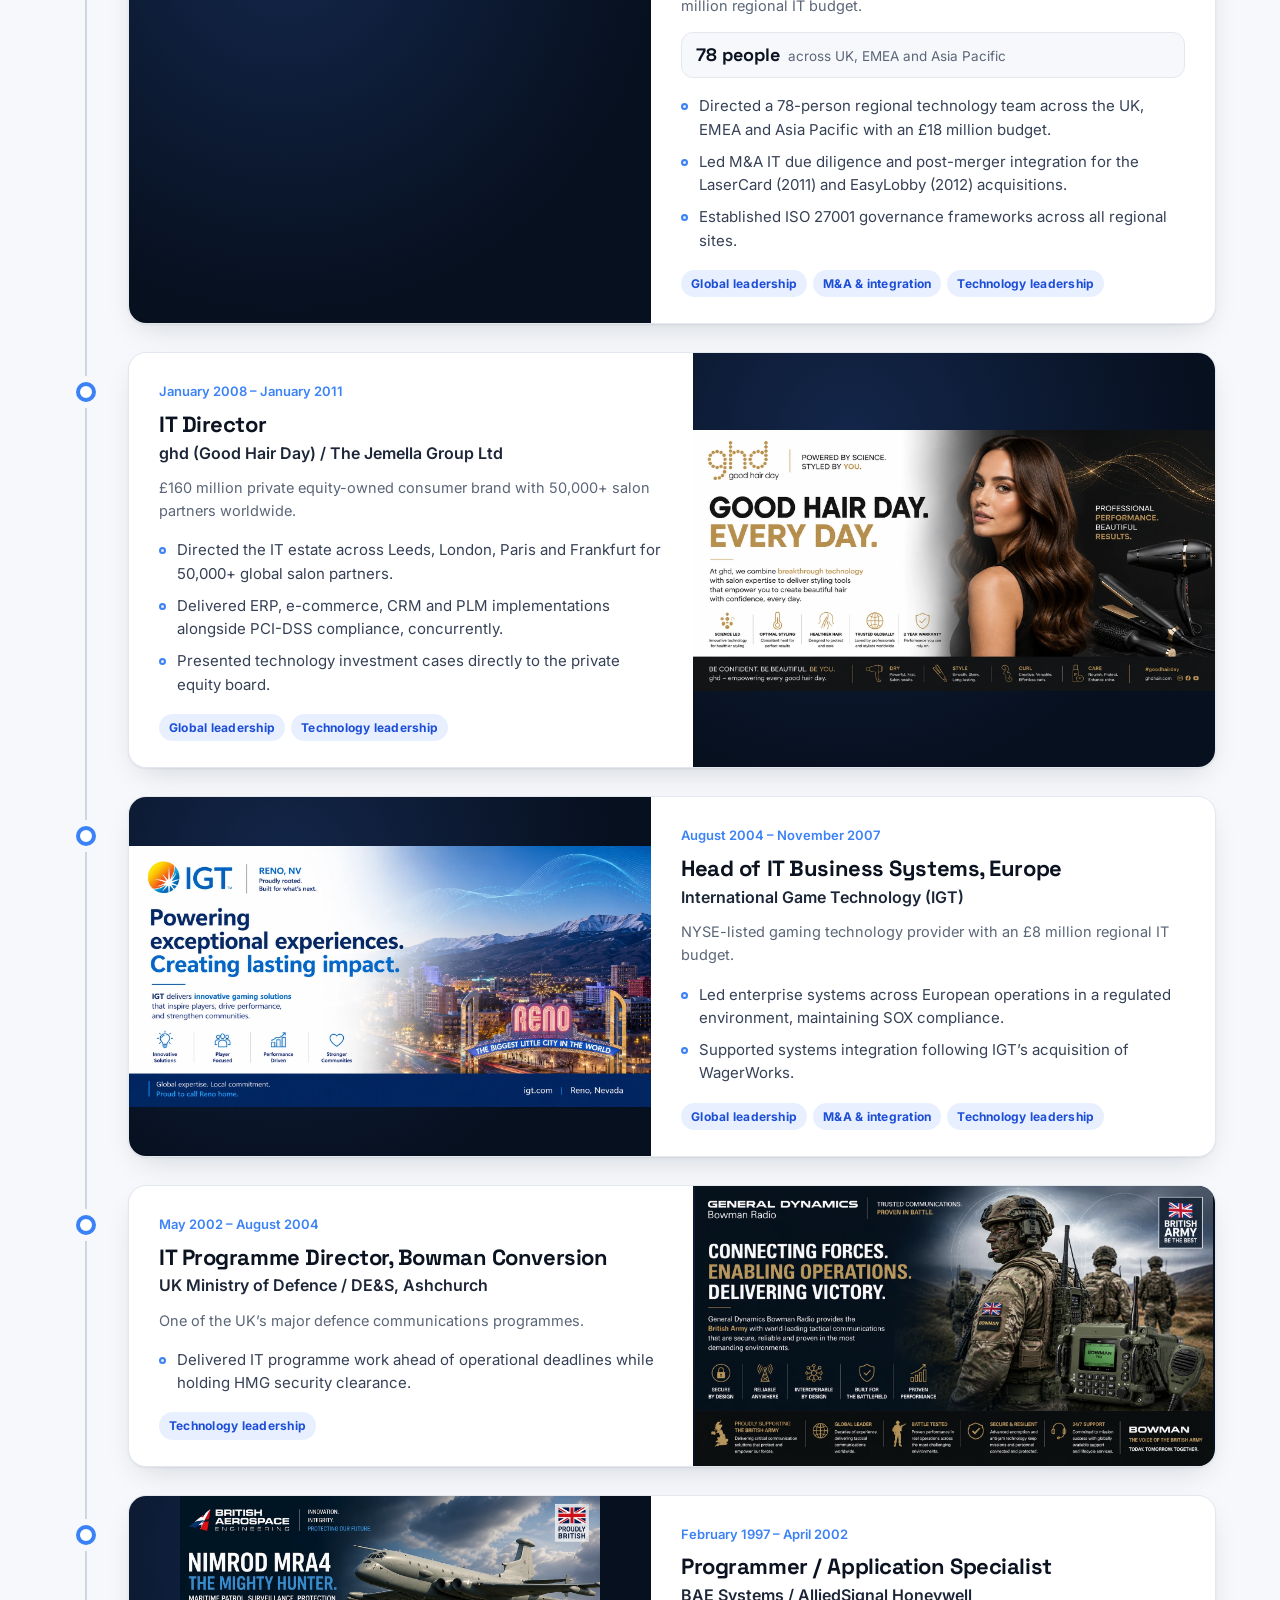
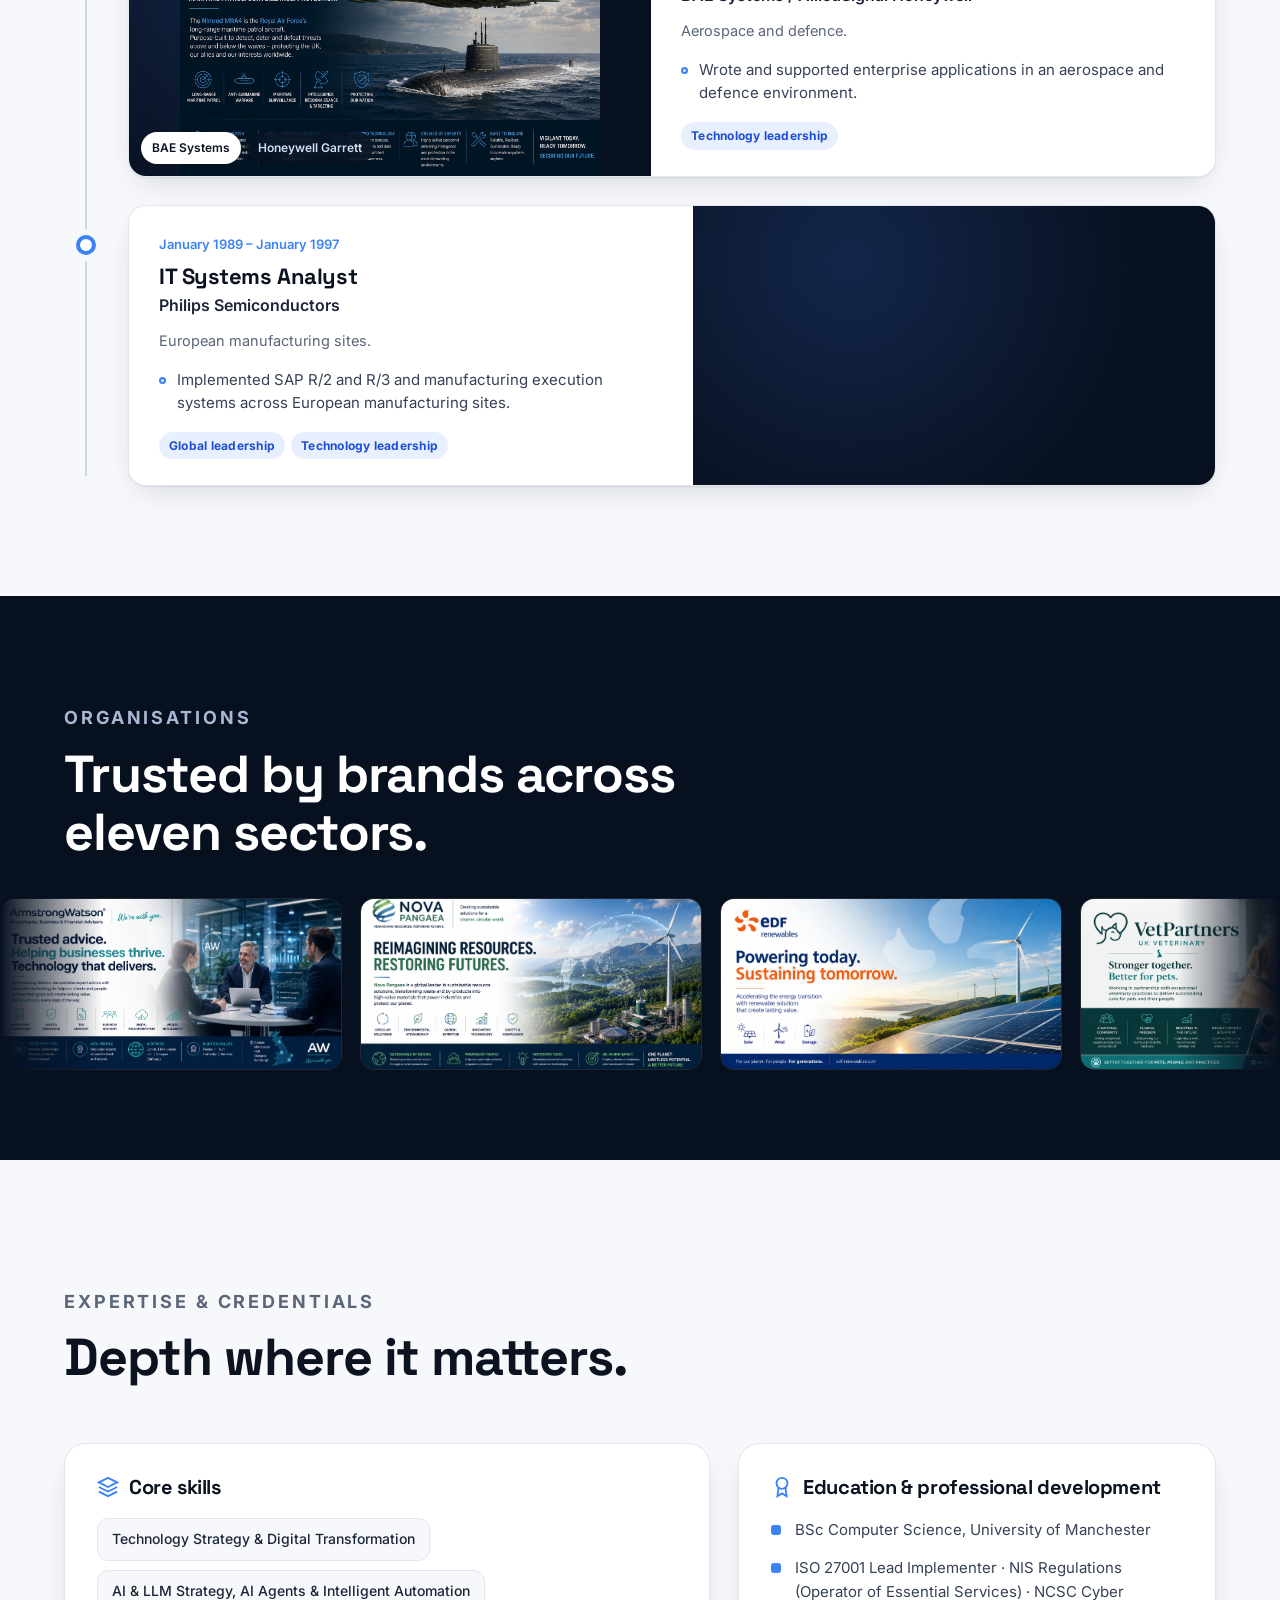
==== commit f192939d: "Approach: first-year roadmap (30 / 90 days / 12 months) Co-Authored-By: Claude Opus 5.5 <noreply@ant" ====
--- a/index.html
+++ b/index.html
@@ -206,26 +206,27 @@
 
         <div class="roadmap reveal">
           <div class="roadmap-head">
-            <h3>How I approach the first three years</h3>
-            <p>Every organisation is different, so the plan starts with listening. But the shape is consistent.</p>
+            <h3>How I approach the first year</h3>
+            <p>Every organisation is different, so the plan starts with listening. But the pace is consistent.</p>
           </div>
           <ol class="roadmap-steps">
             <li>
-              <span class="roadmap-year">Year 1</span>
-              <b>Understand and unify</b>
-              <span>Map the estate, the customisations and the risks. Bring the divisional leaders into one team, agree common standards, set a pragmatic security baseline and deliver visible early wins.</span>
+              <span class="roadmap-year">First 30 days</span>
+              <b>Listen and map</b>
+              <span>Meet the leaders and the people who use the systems every day. Map the estate, the customisations and the risks, and find what is causing the most pain.</span>
             </li>
             <li>
-              <span class="roadmap-year">Year 2</span>
-              <b>Build the platform</b>
-              <span>Deliver the data foundations and CRM, connect customer identity, and retire customisations in a safe sequence, launching the first commercial data products as minimum viable products.</span>
+              <span class="roadmap-year">First 90 days</span>
+              <b>Early wins and common standards</b>
+              <span>Fix the most painful issues, bring the leadership into one team, agree common standards and set a pragmatic security baseline.</span>
             </li>
             <li>
-              <span class="roadmap-year">Year 3</span>
-              <b>Scale and embed</b>
-              <span>Grow the propositions that work, run IT as a proactive strategic partner, and leave a retained, developed team that keeps improving without depending on me.</span>
+              <span class="roadmap-year">First 12 months</span>
+              <b>Foundations live</b>
+              <span>Data foundations and CRM in place, the first customisations retired safely, and the first commercial data product launched.</span>
             </li>
           </ol>
+          <p class="roadmap-foot">The longer platform work carries on beyond year one, but people should feel the difference within weeks.</p>
         </div>
       </div>
     </section>
--- a/css/site.css
+++ b/css/site.css
@@ -629,3 +629,4 @@
 }
 .case-followup { margin-top: 18px; padding: 14px 16px; border-radius: 12px; background: #f1f6ff; border-left: 3px solid var(--accent); font-size: 14.5px; color: #364156; }
 .case-followup b { display: block; margin-bottom: 4px; font-size: 12px; letter-spacing: .12em; text-transform: uppercase; color: var(--accent); }
+.roadmap-foot { margin-top: 22px; padding-top: 18px; border-top: 1px solid rgba(255, 255, 255, .1); font-size: 15px; color: #dbe6f7; font-weight: 500; }
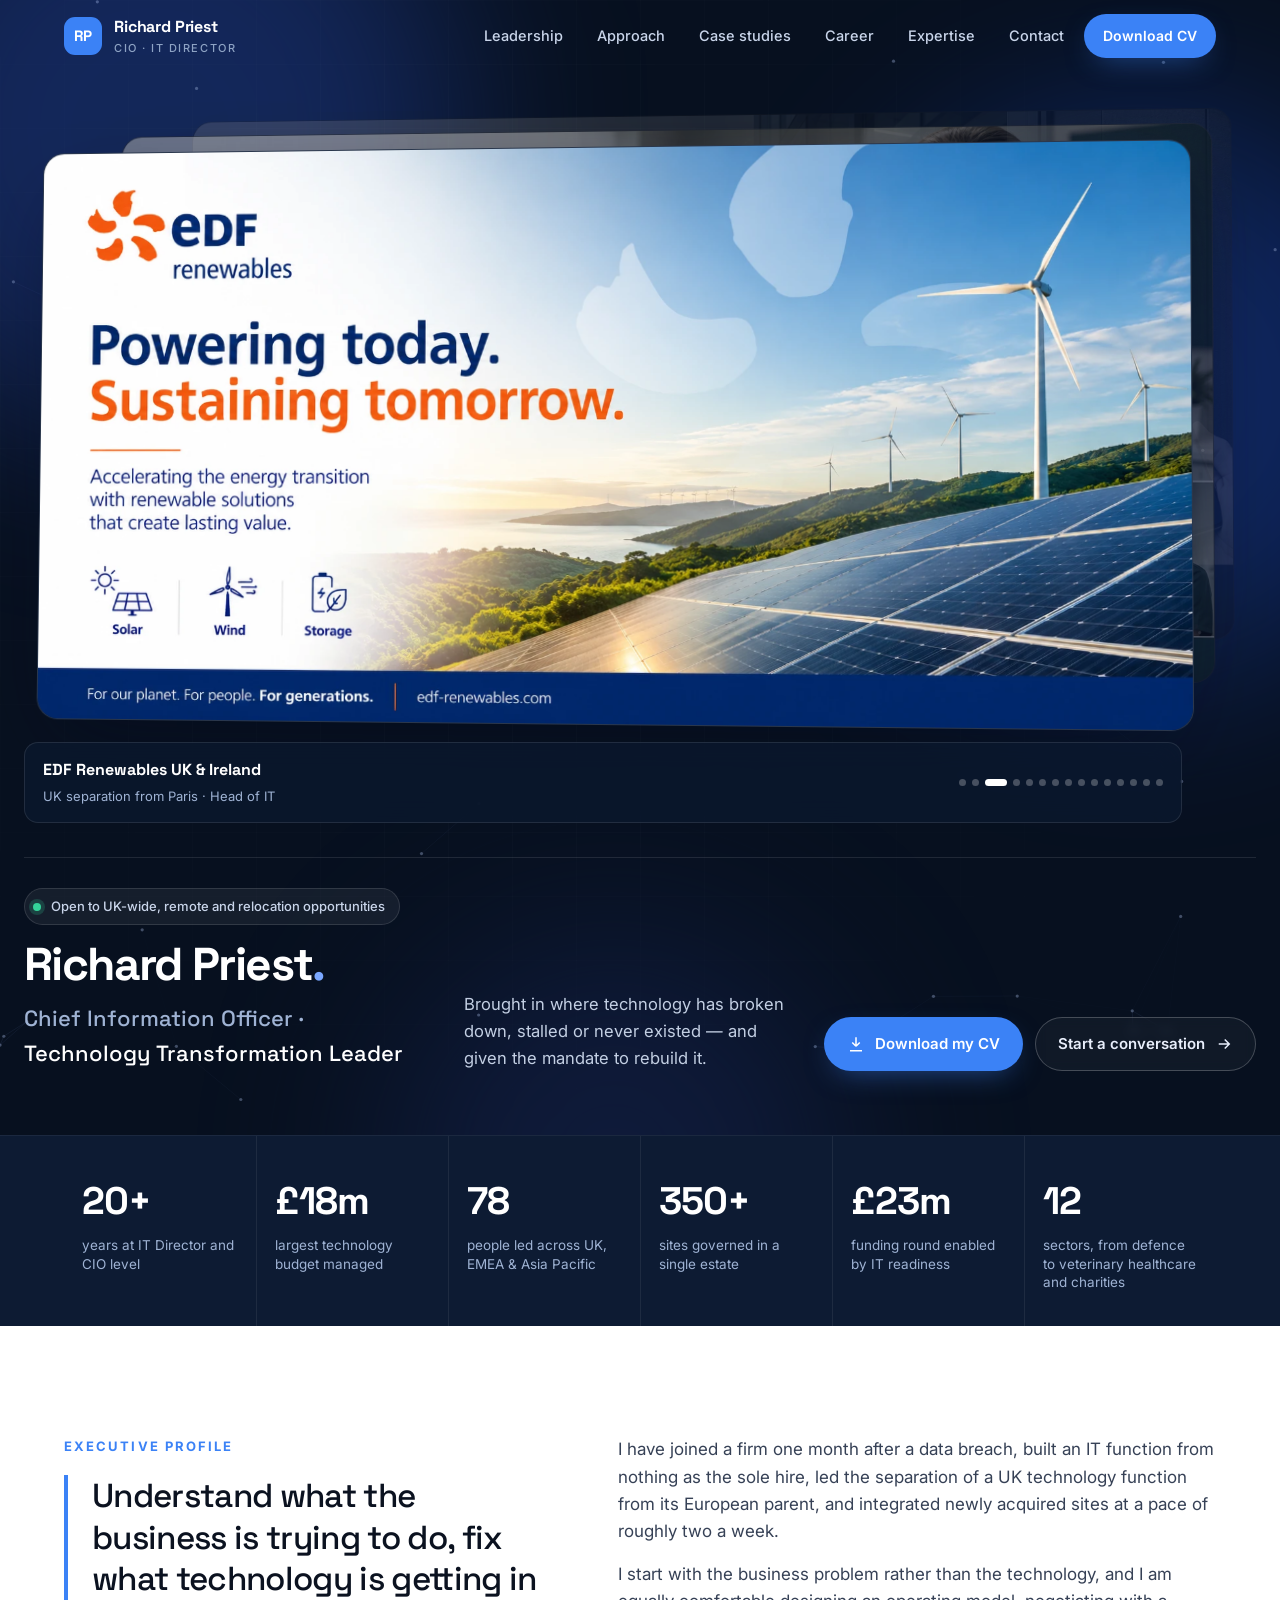
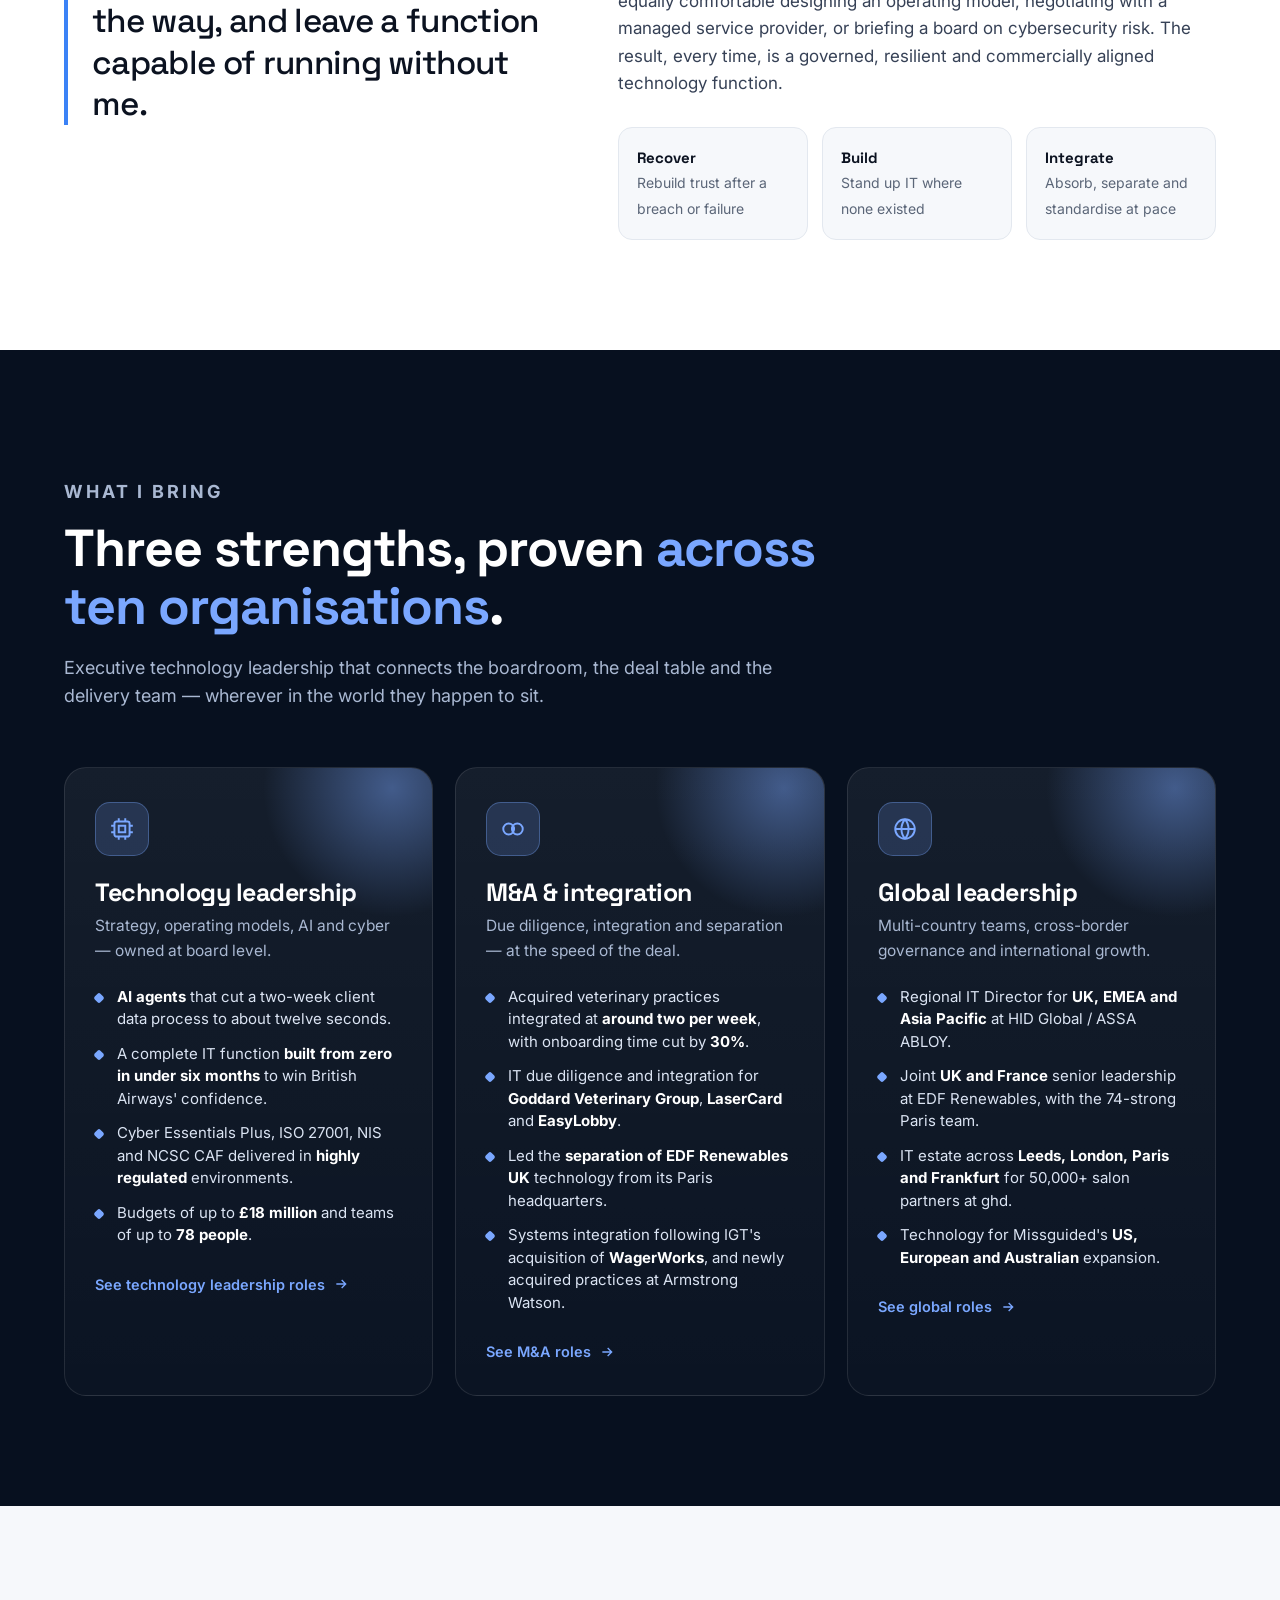
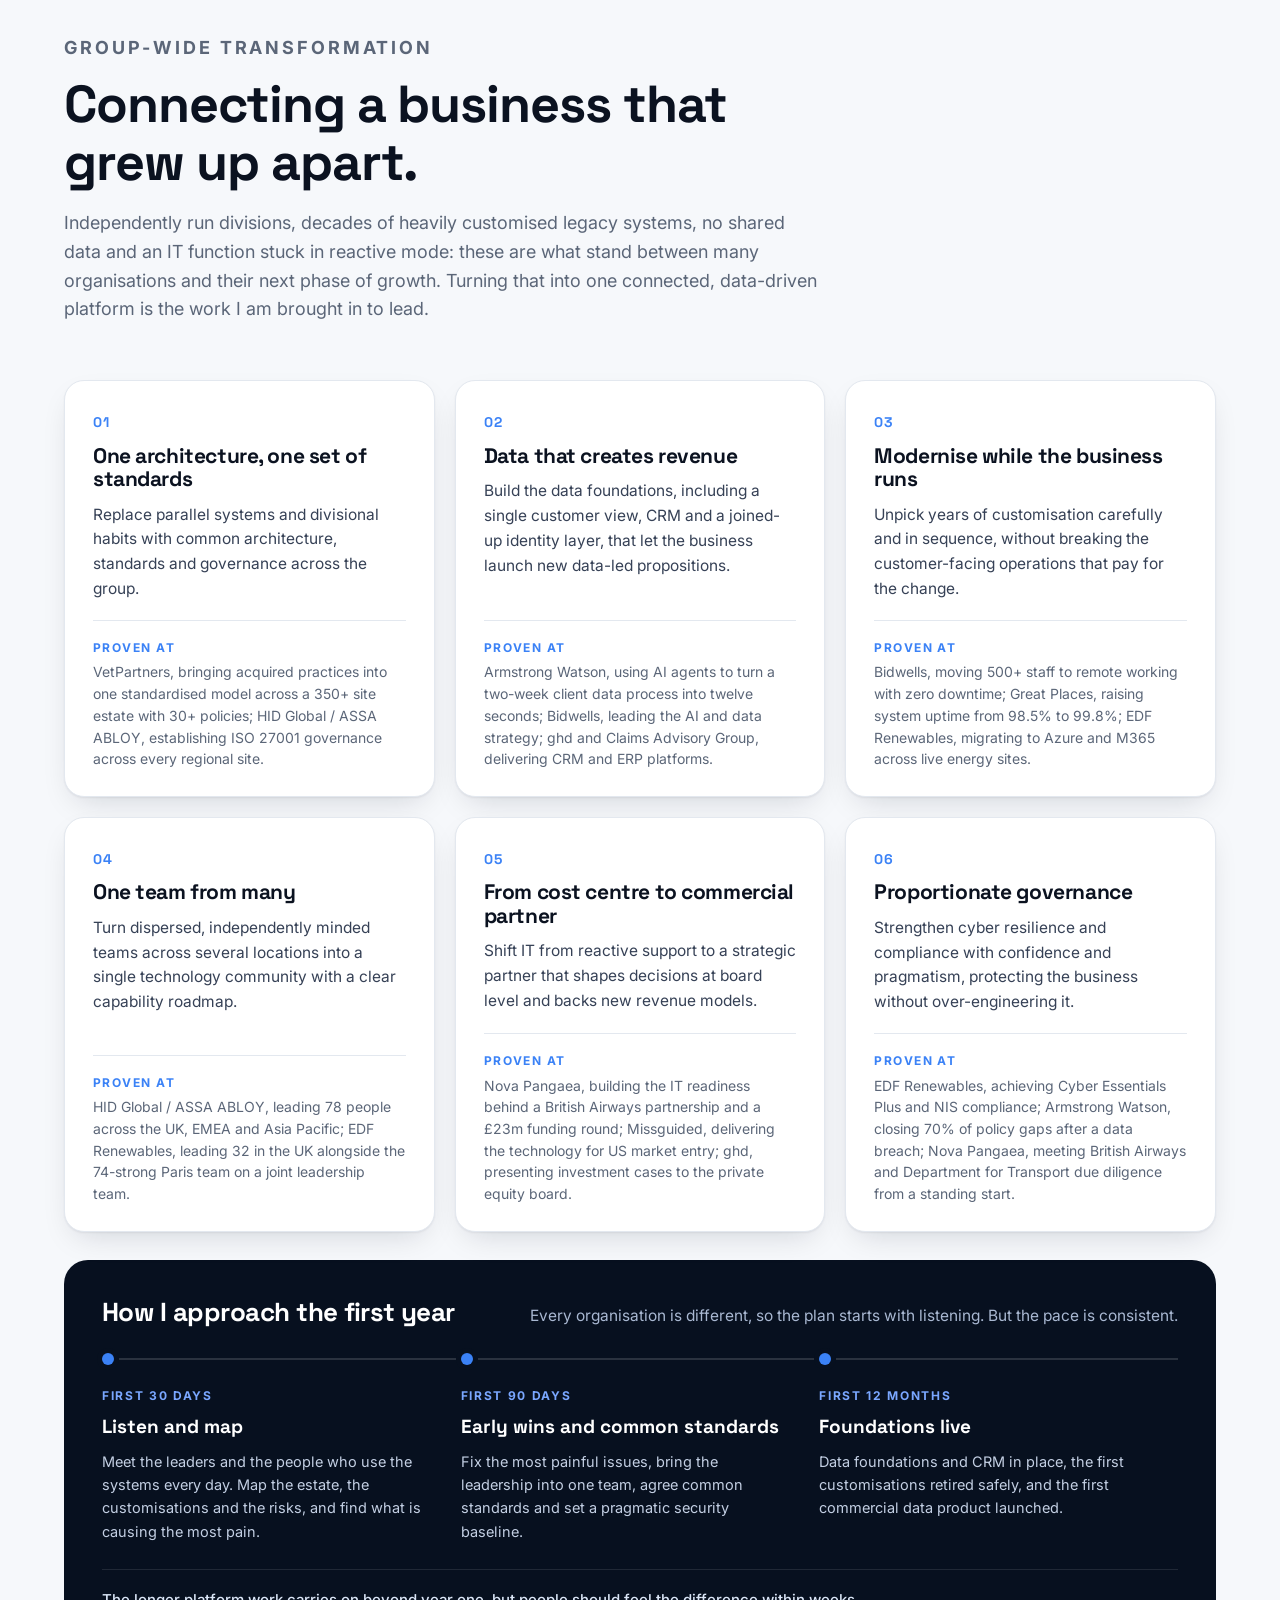
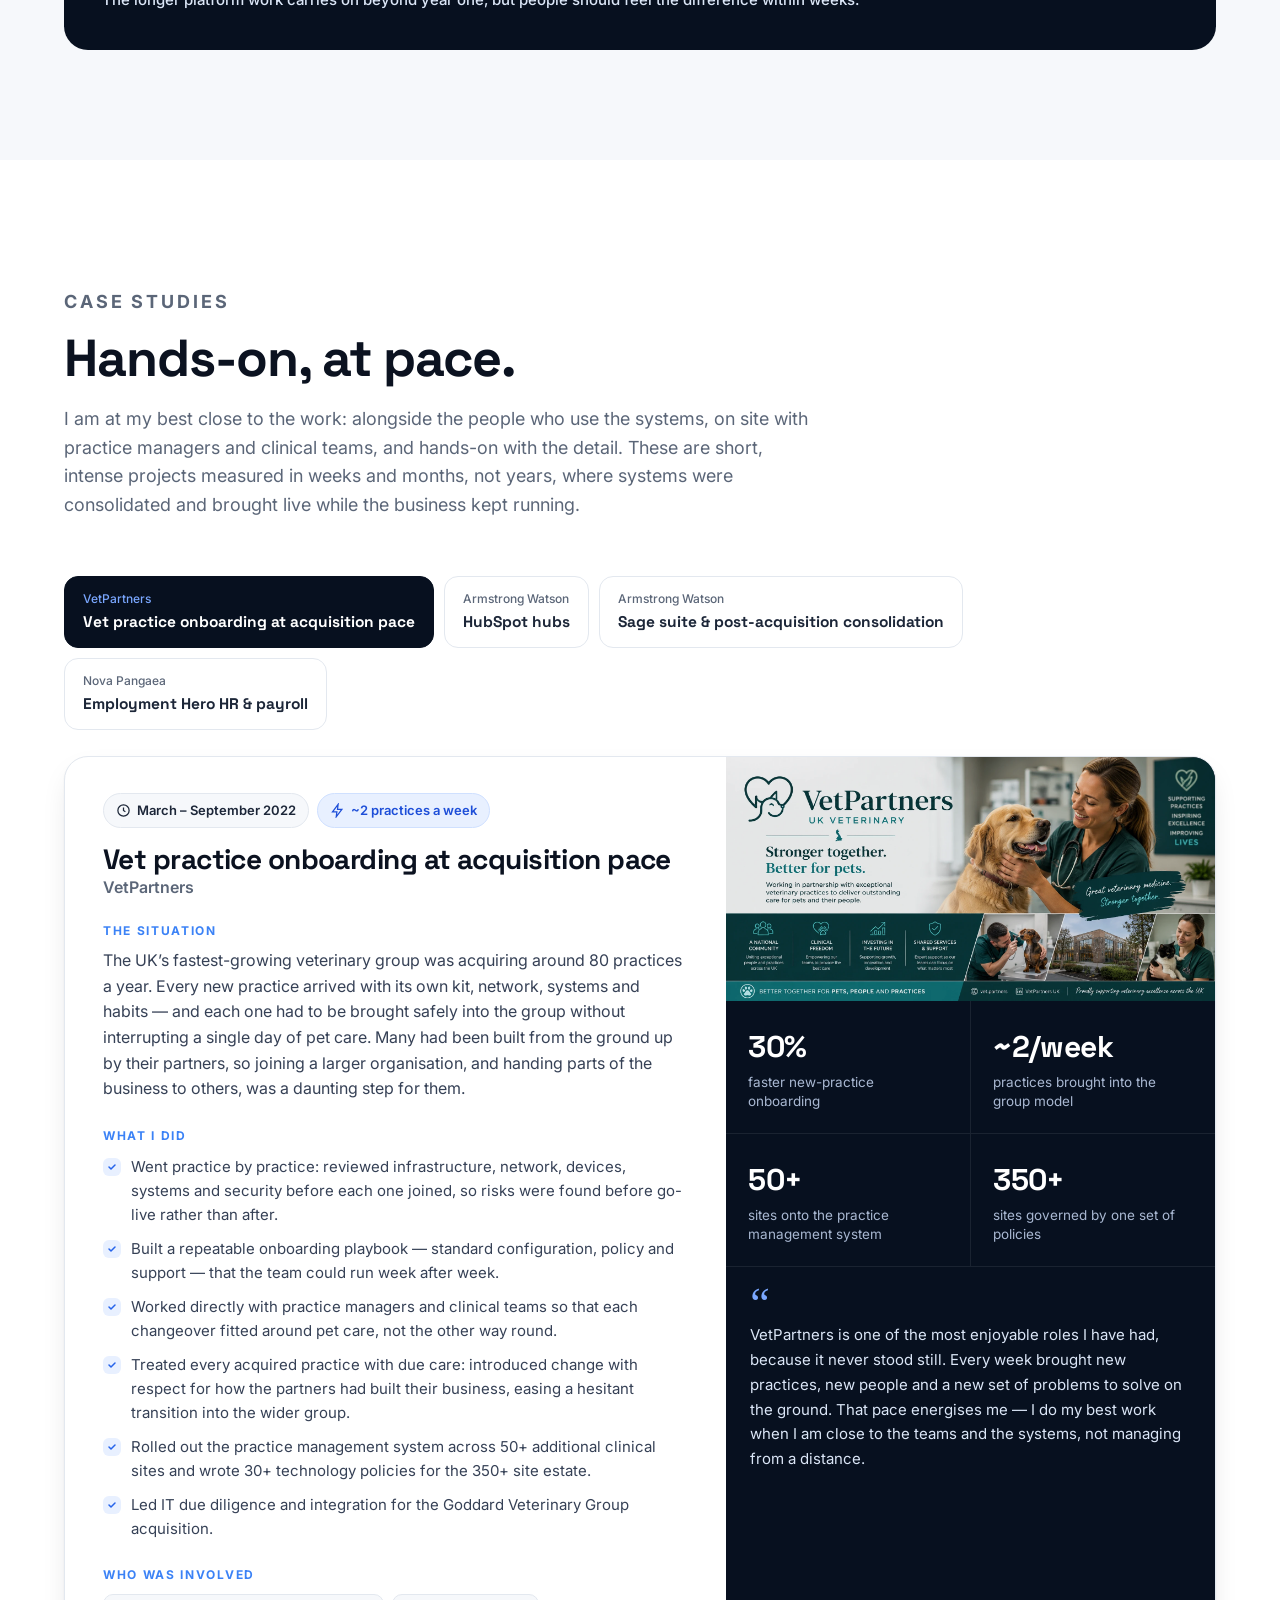
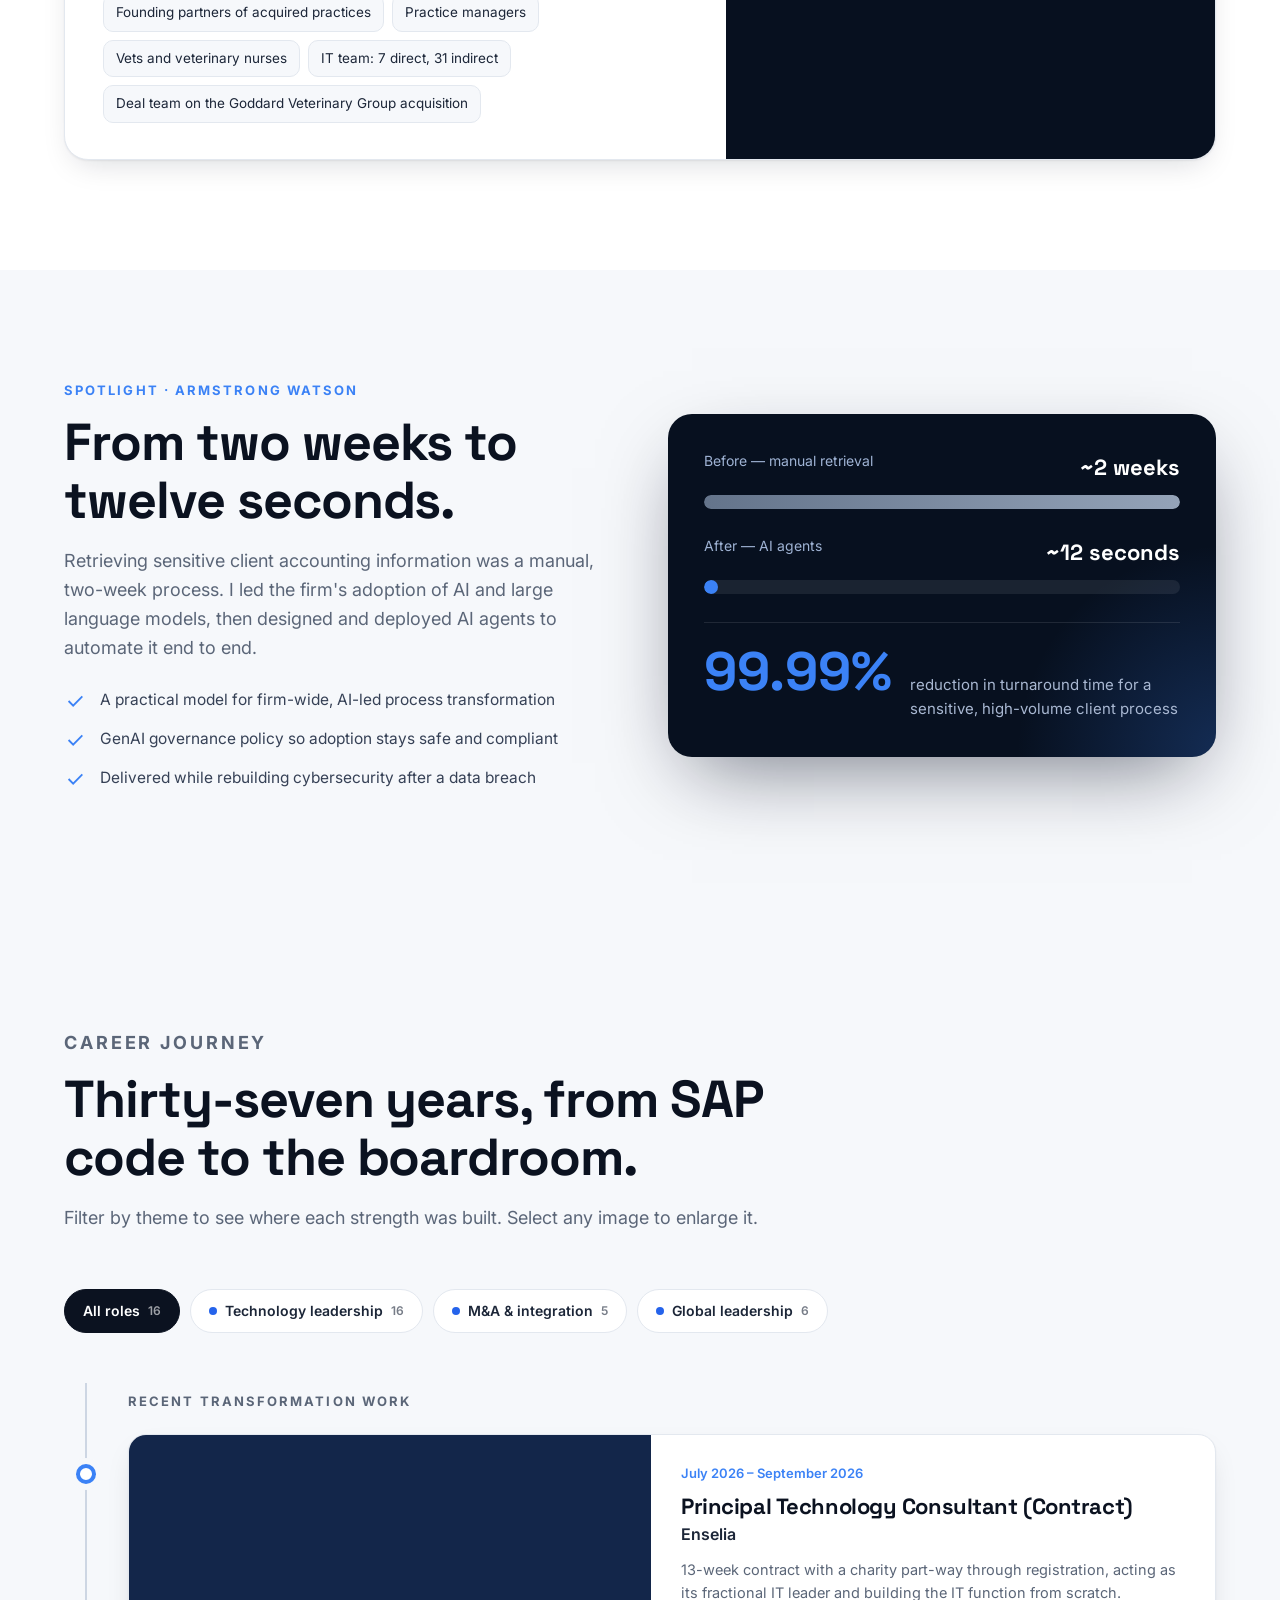
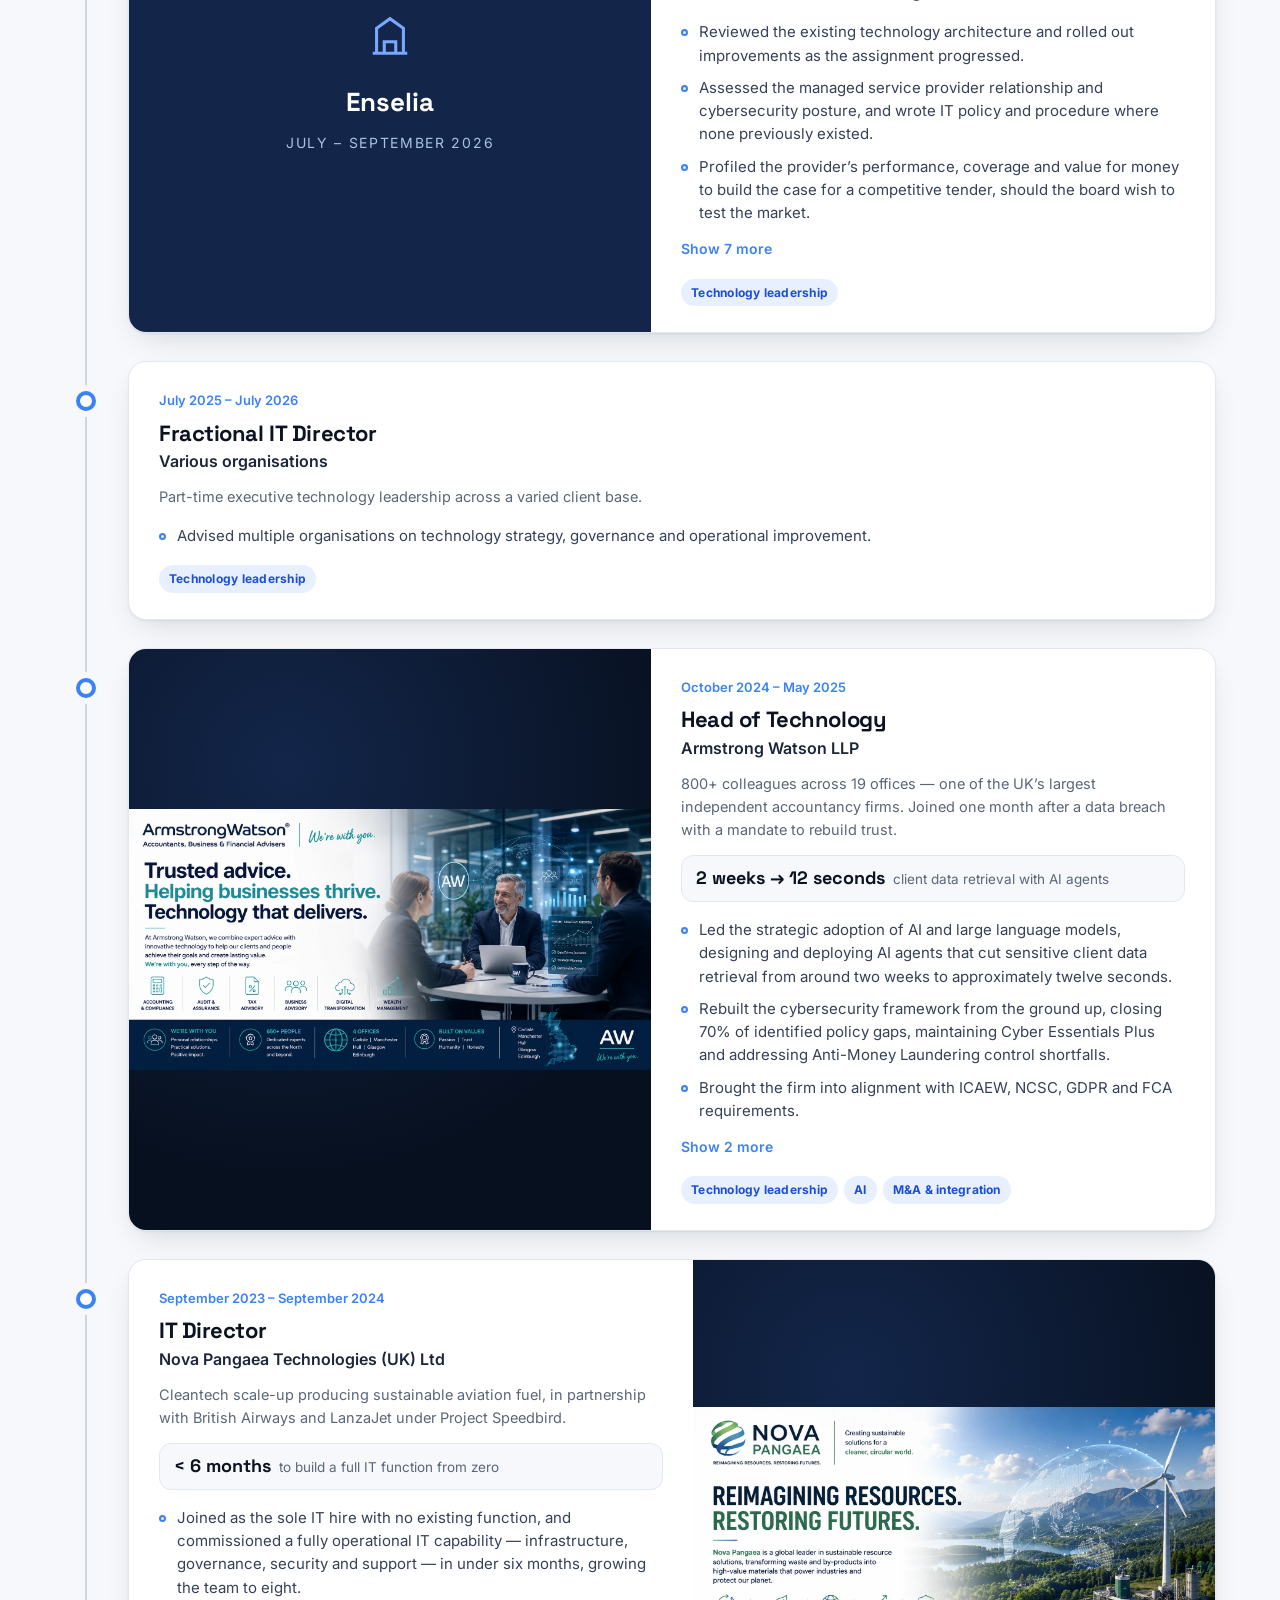
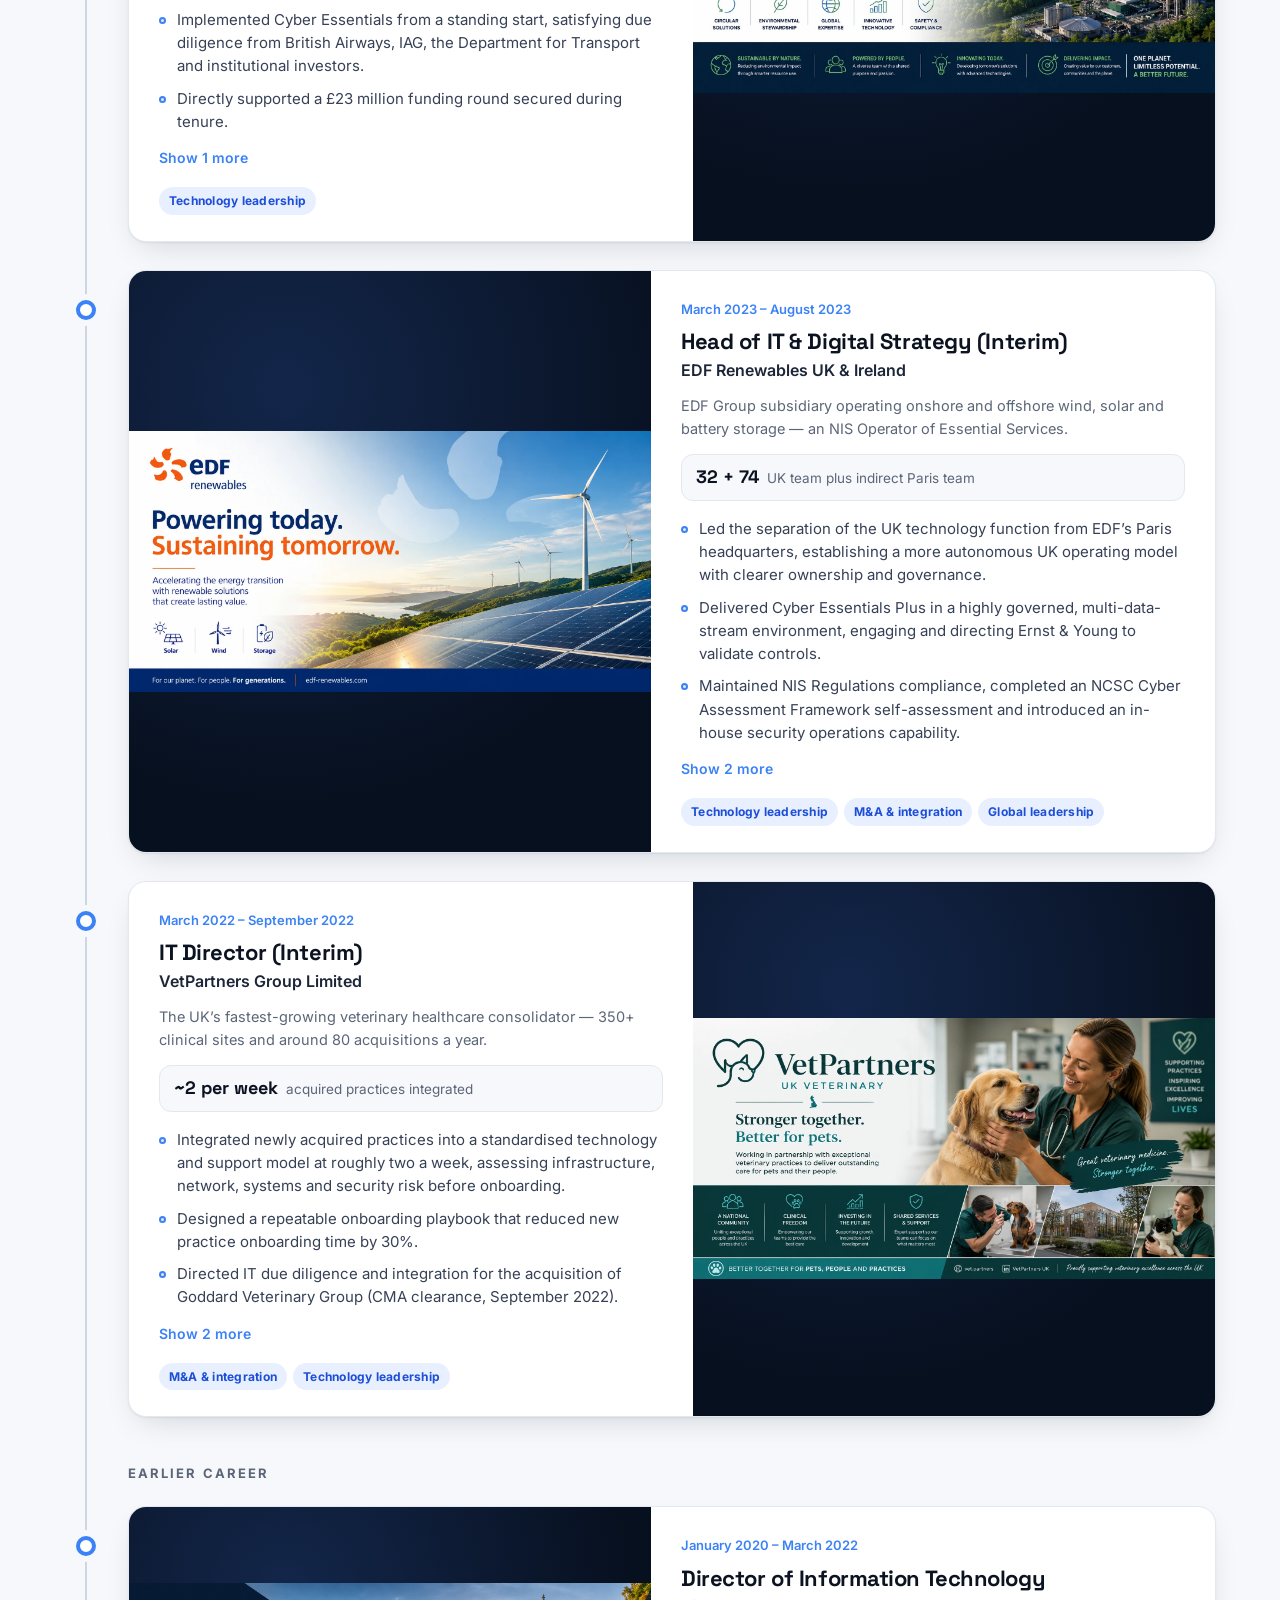
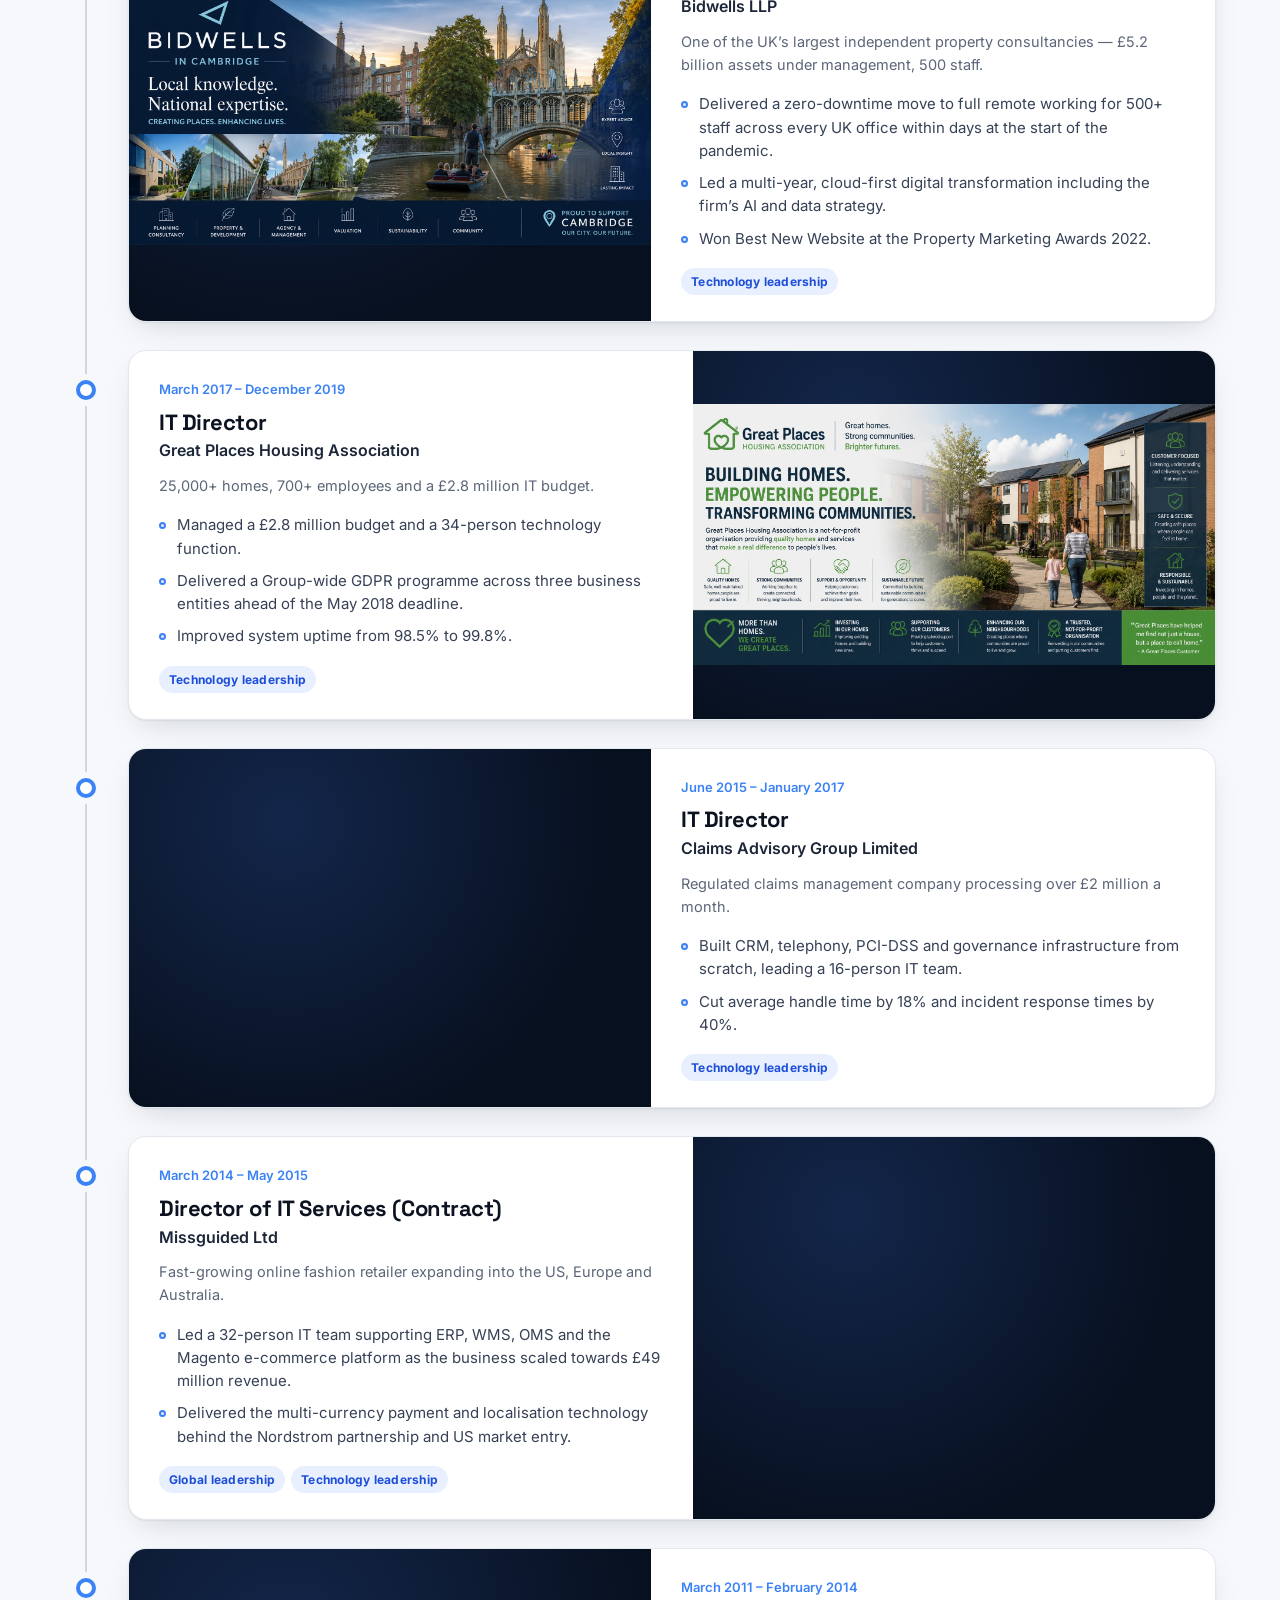
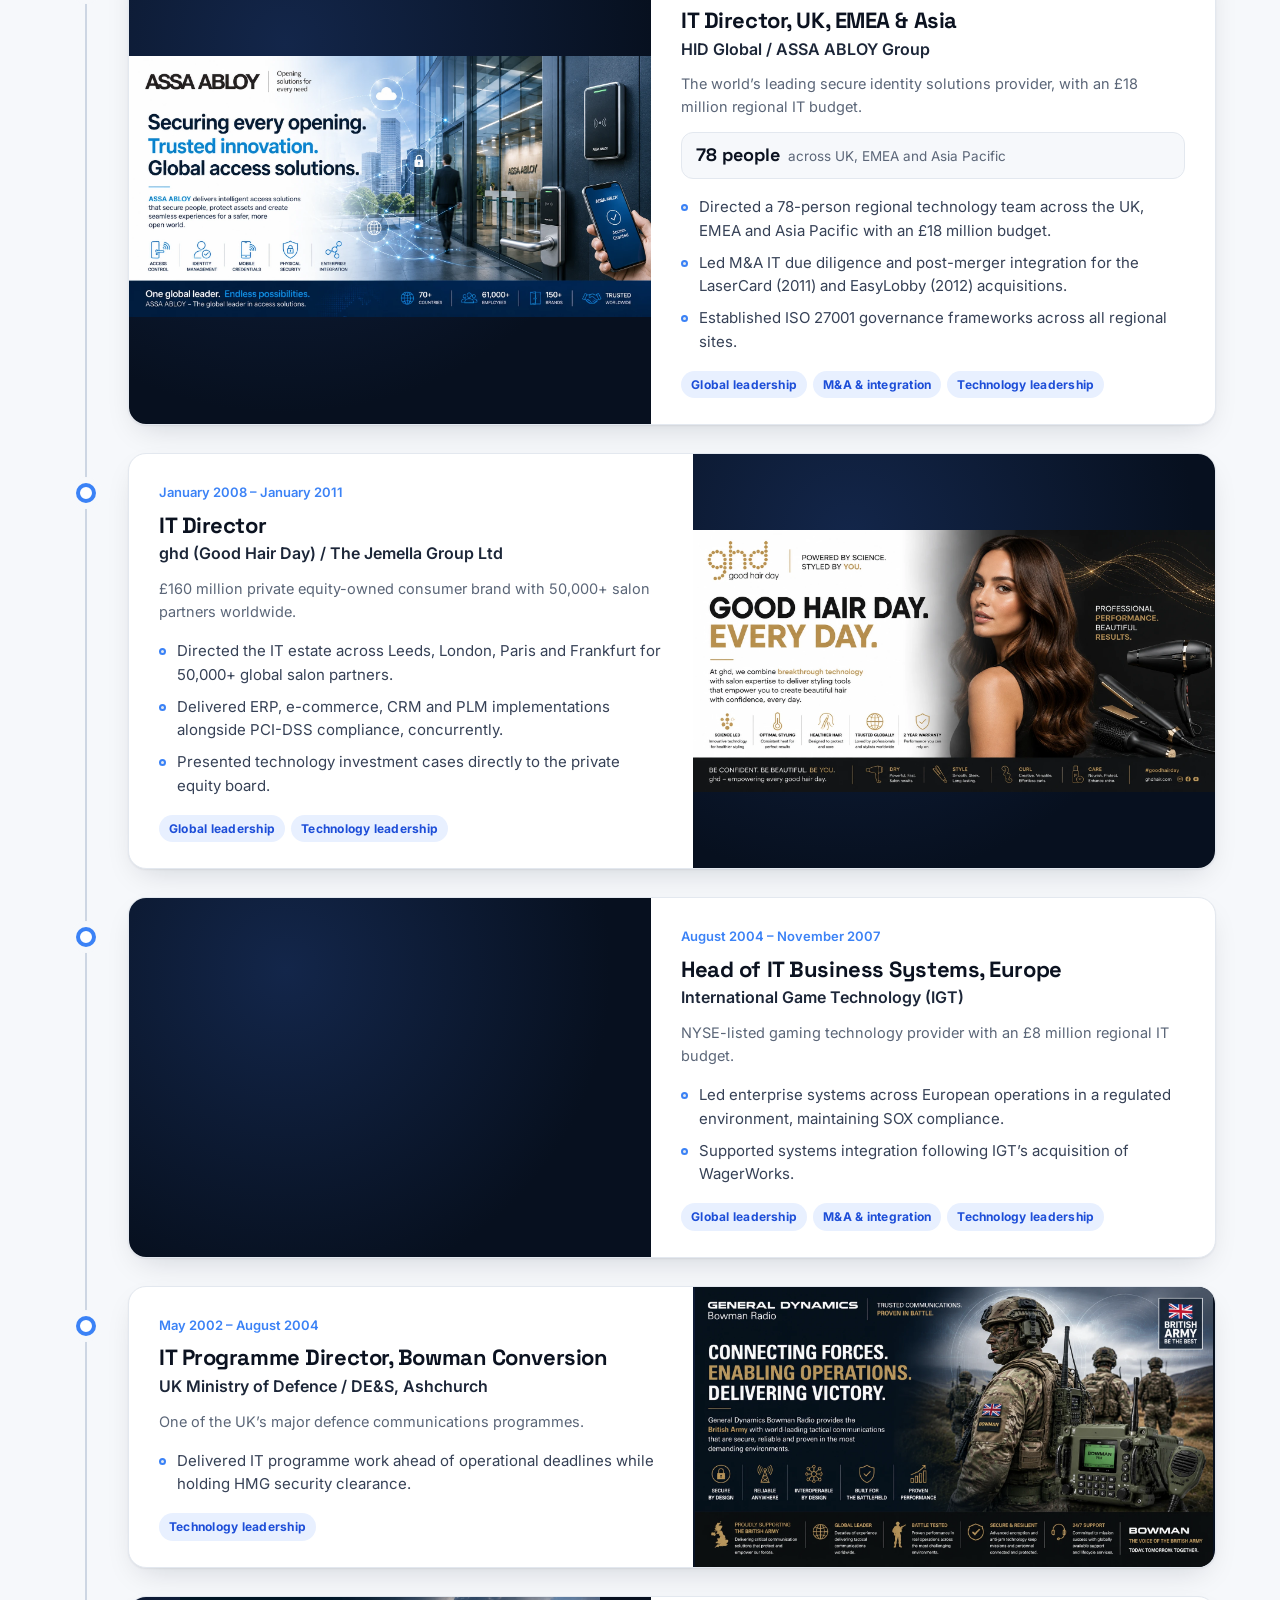
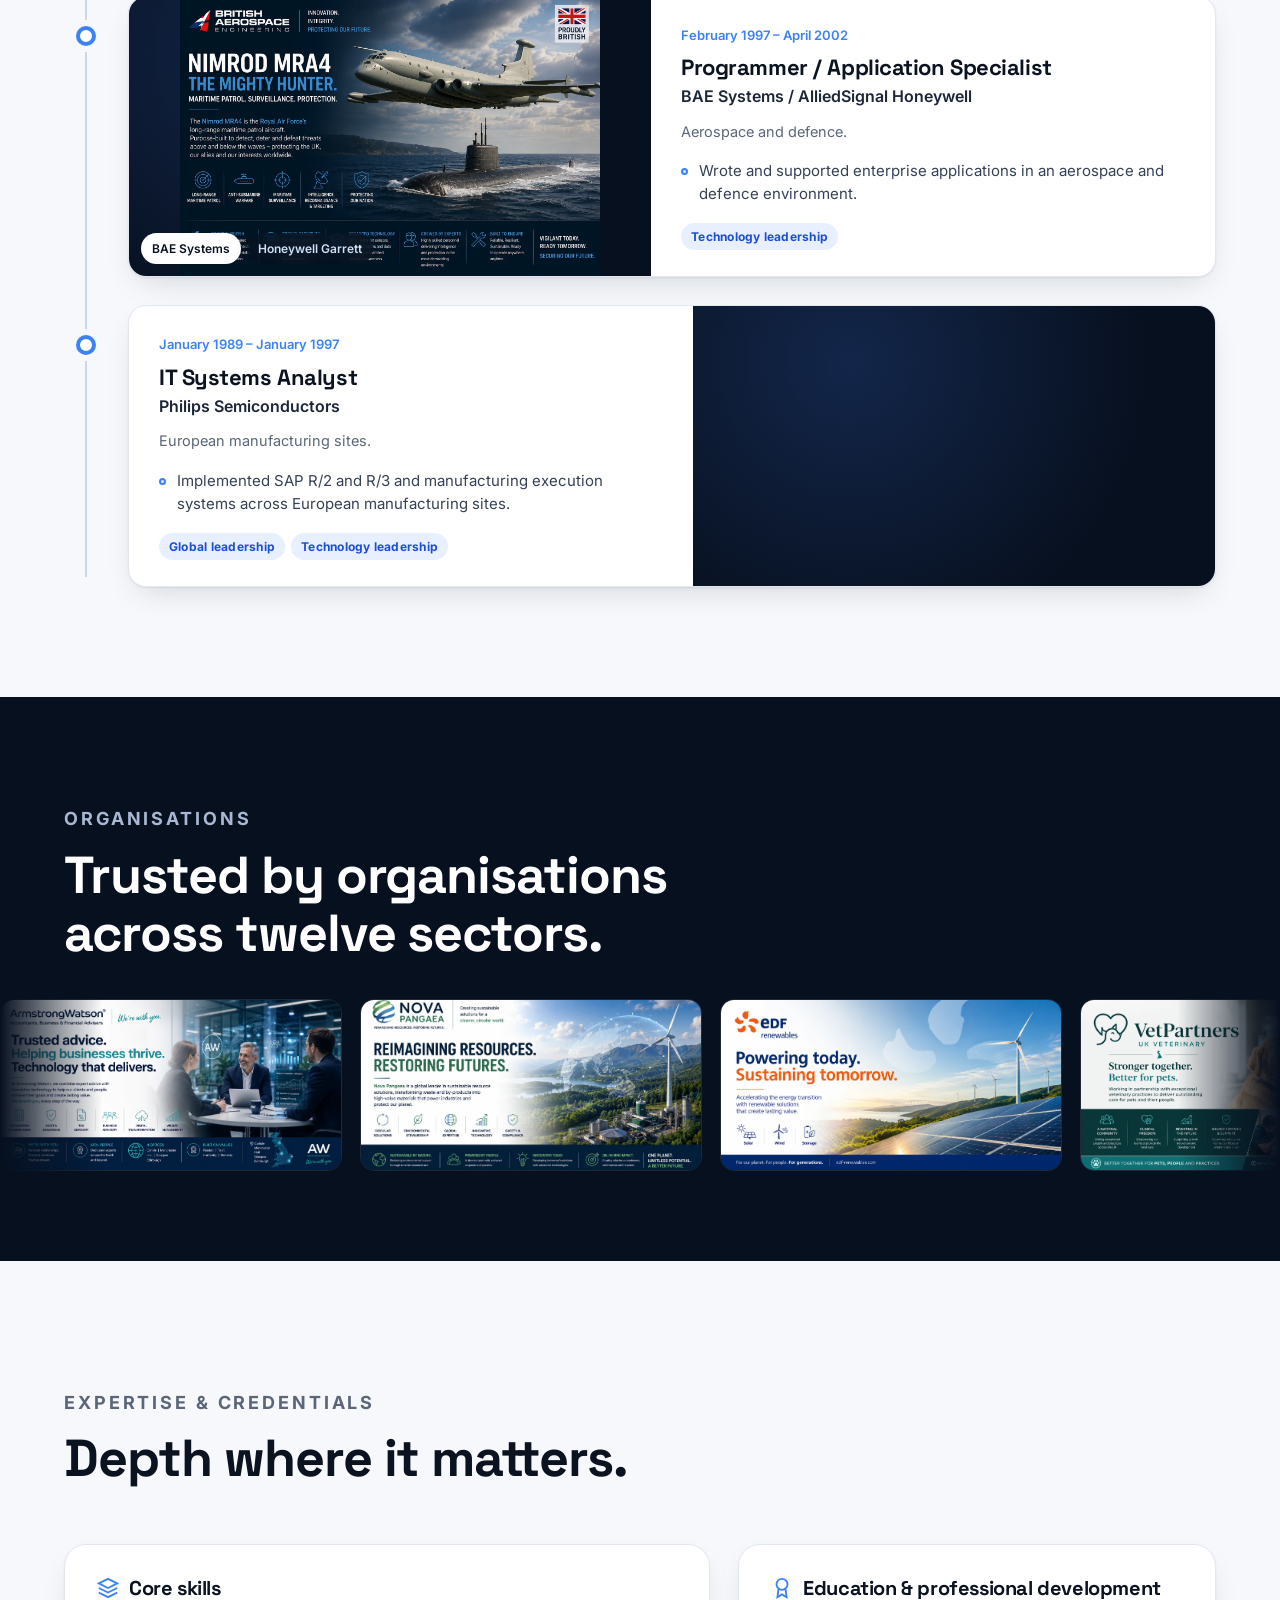
==== commit 54738417: "Enselia responsibilities, new skills, charity sector, updated CV Co-Authored-By: Claude Opus 5.5 <no" ====
--- a/index.html
+++ b/index.html
@@ -84,7 +84,7 @@
         <div class="stat"><b data-count="78">78</b><span>people led across UK, EMEA &amp; Asia Pacific</span></div>
         <div class="stat"><b data-count="350" data-suffix="+">350+</b><span>sites governed in a single estate</span></div>
         <div class="stat"><b data-count="23" data-prefix="£" data-suffix="m">£23m</b><span>funding round enabled by IT readiness</span></div>
-        <div class="stat"><b data-count="11">11</b><span>sectors, from defence to veterinary healthcare</span></div>
+        <div class="stat"><b data-count="12">12</b><span>sectors, from defence to veterinary healthcare and charities</span></div>
       </div>
     </section>
 
@@ -296,7 +296,7 @@
       <div class="wrap">
         <div class="section-head reveal" style="margin-bottom:36px">
           <p class="kicker">Organisations</p>
-          <h2>Trusted by brands across eleven sectors.</h2>
+          <h2>Trusted by organisations across twelve sectors.</h2>
         </div>
       </div>
       <div class="marquee reveal"><div class="marquee-track"></div></div>
